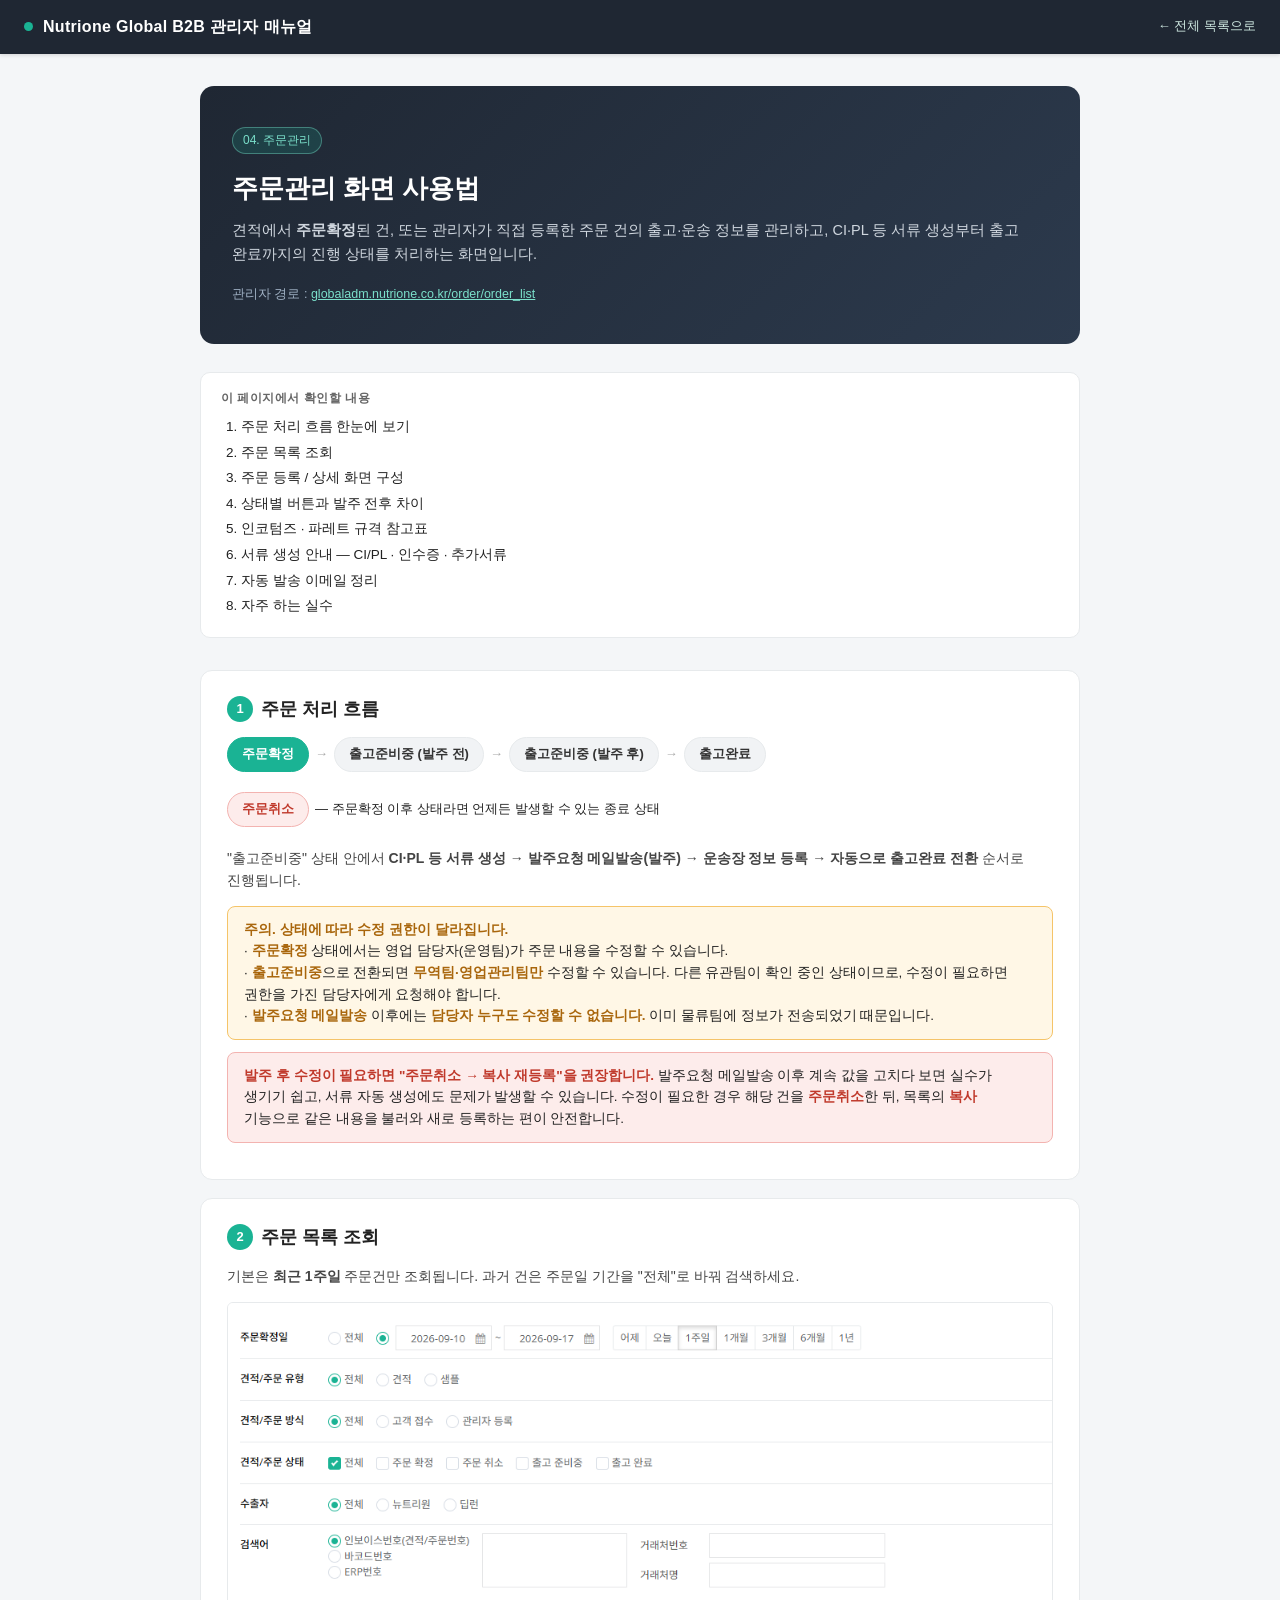
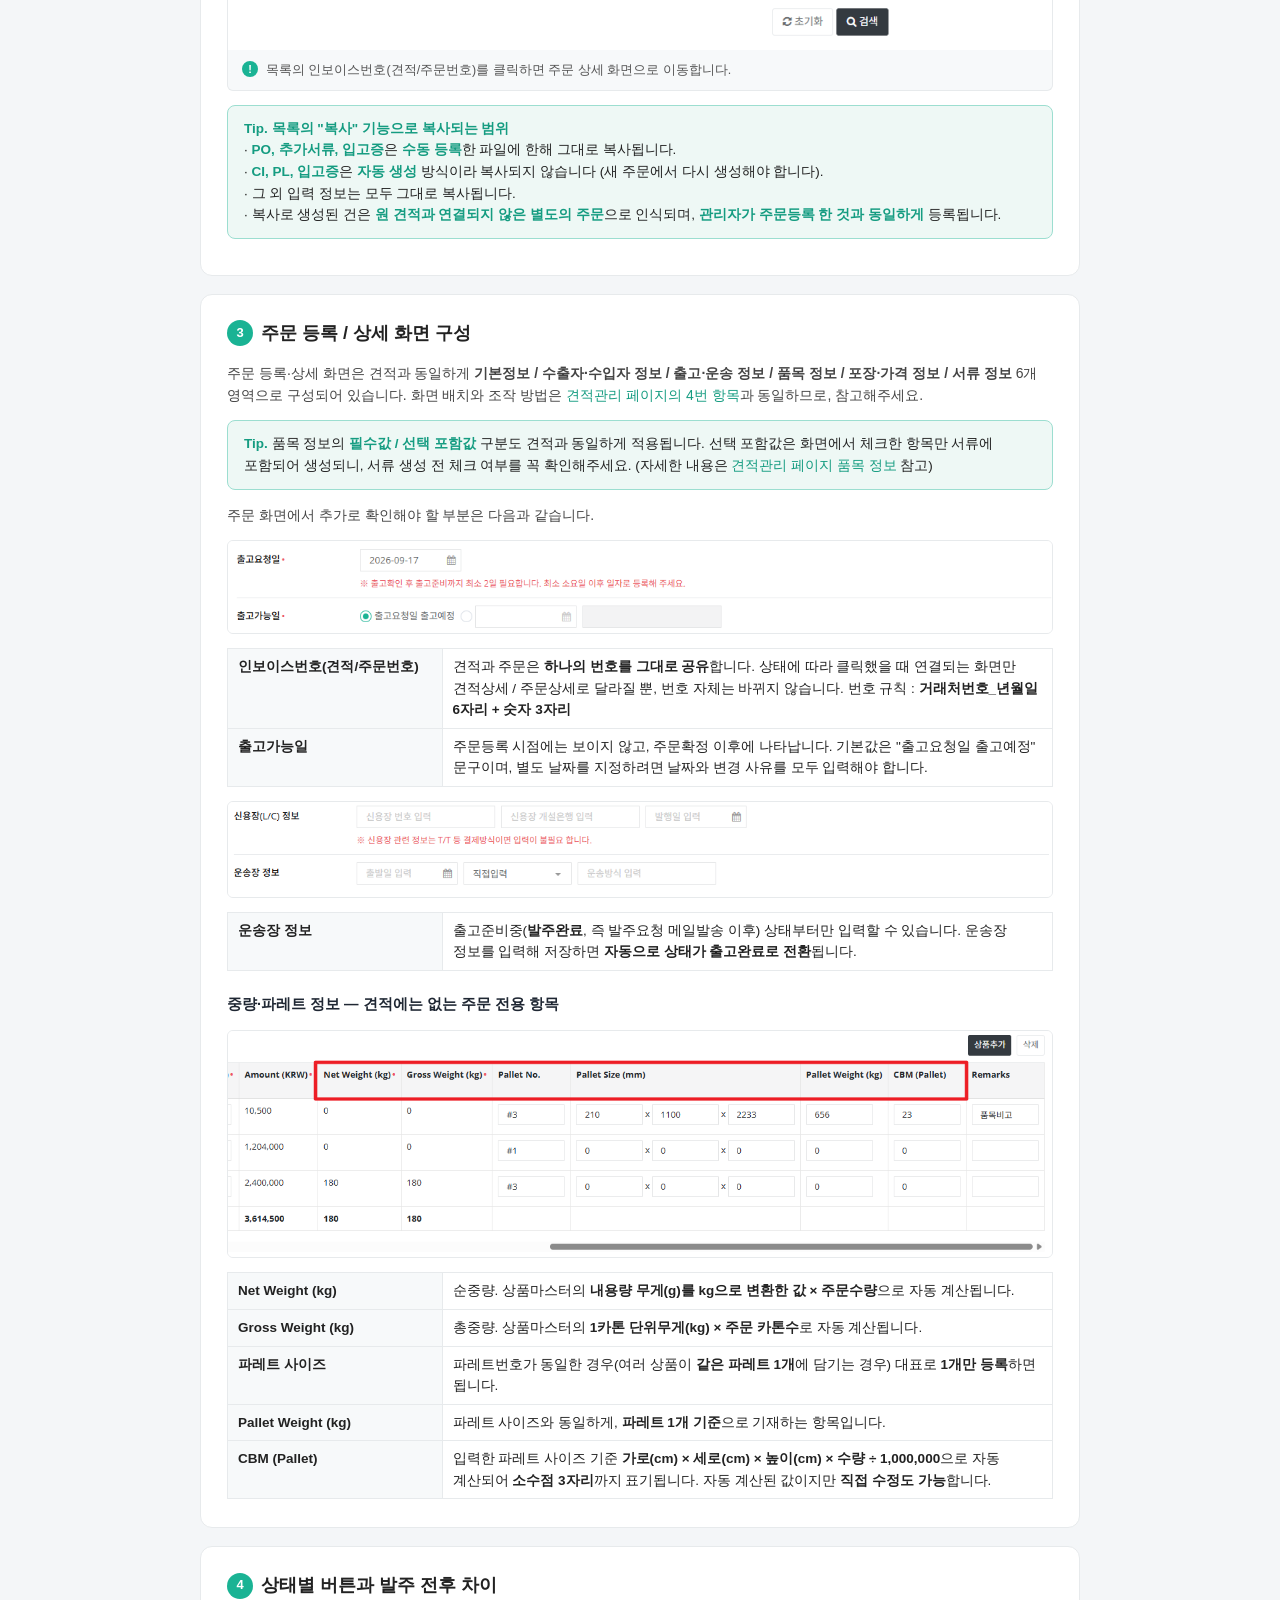
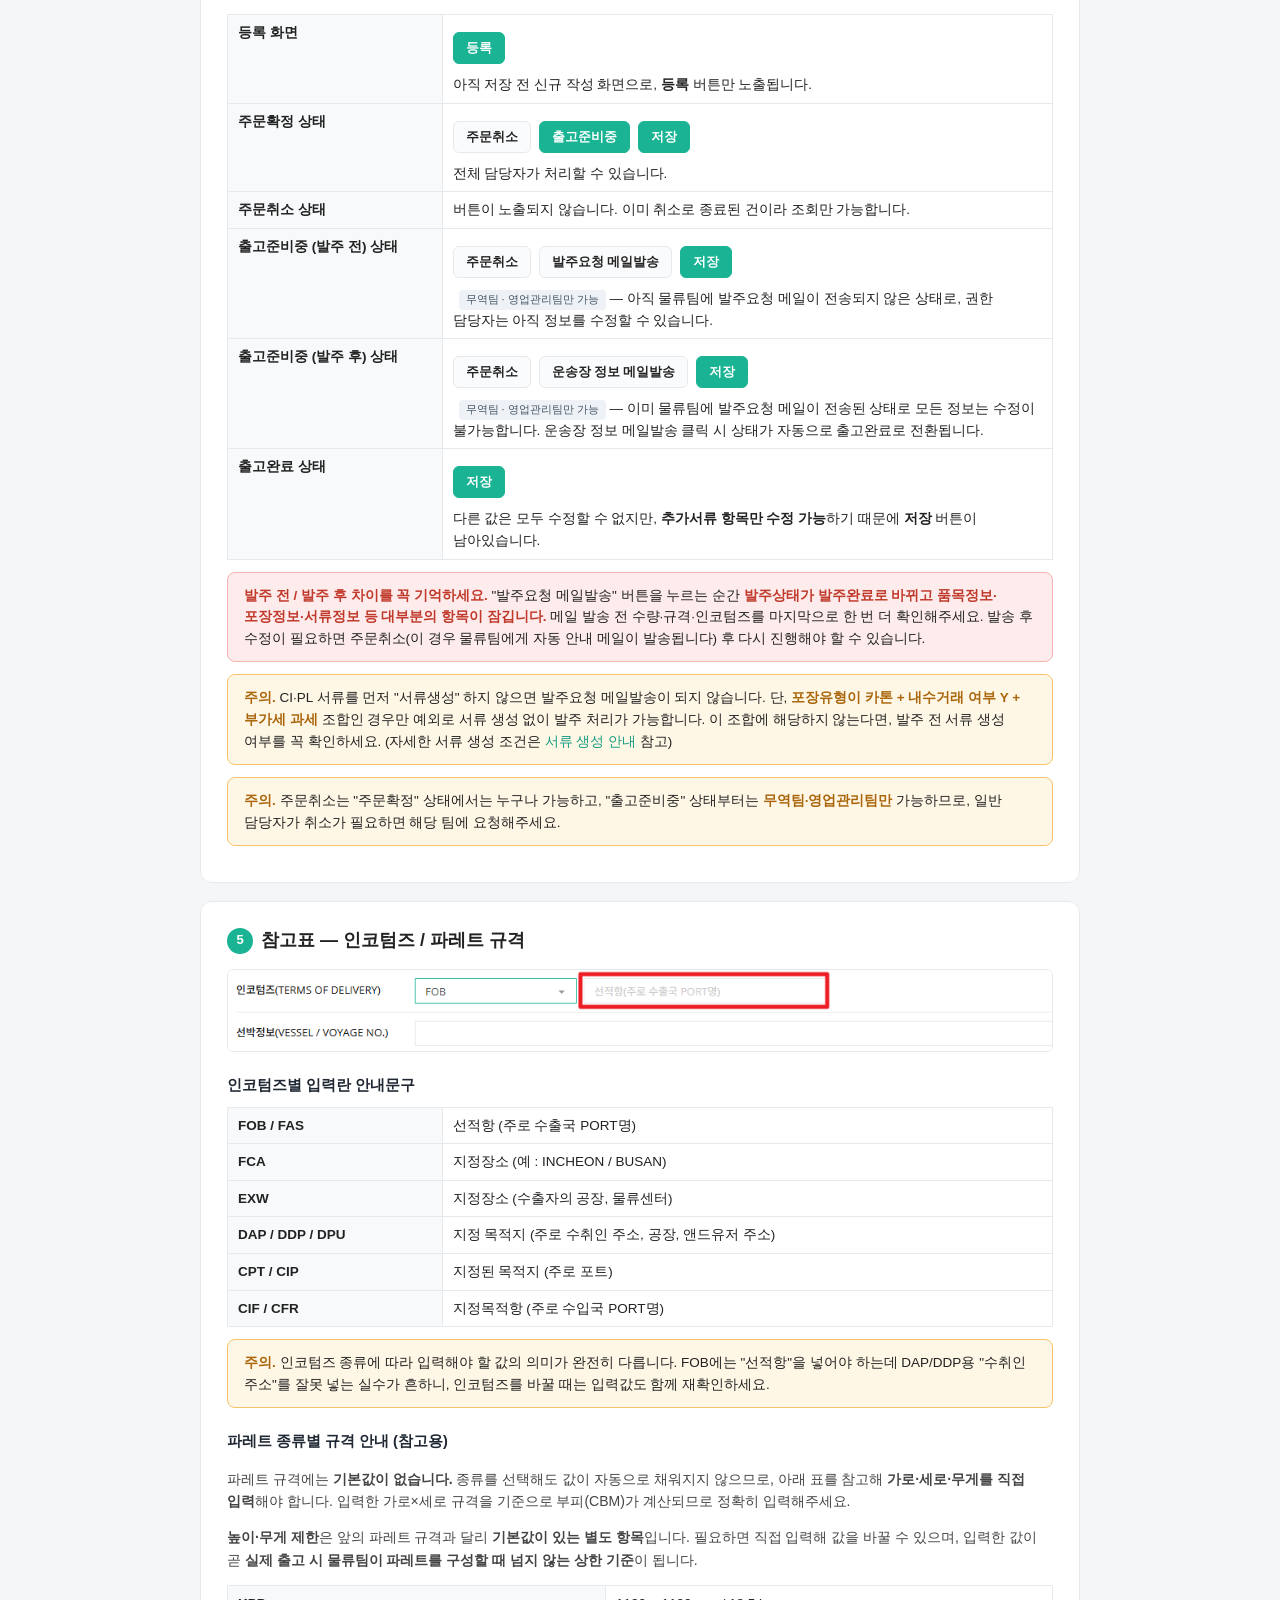
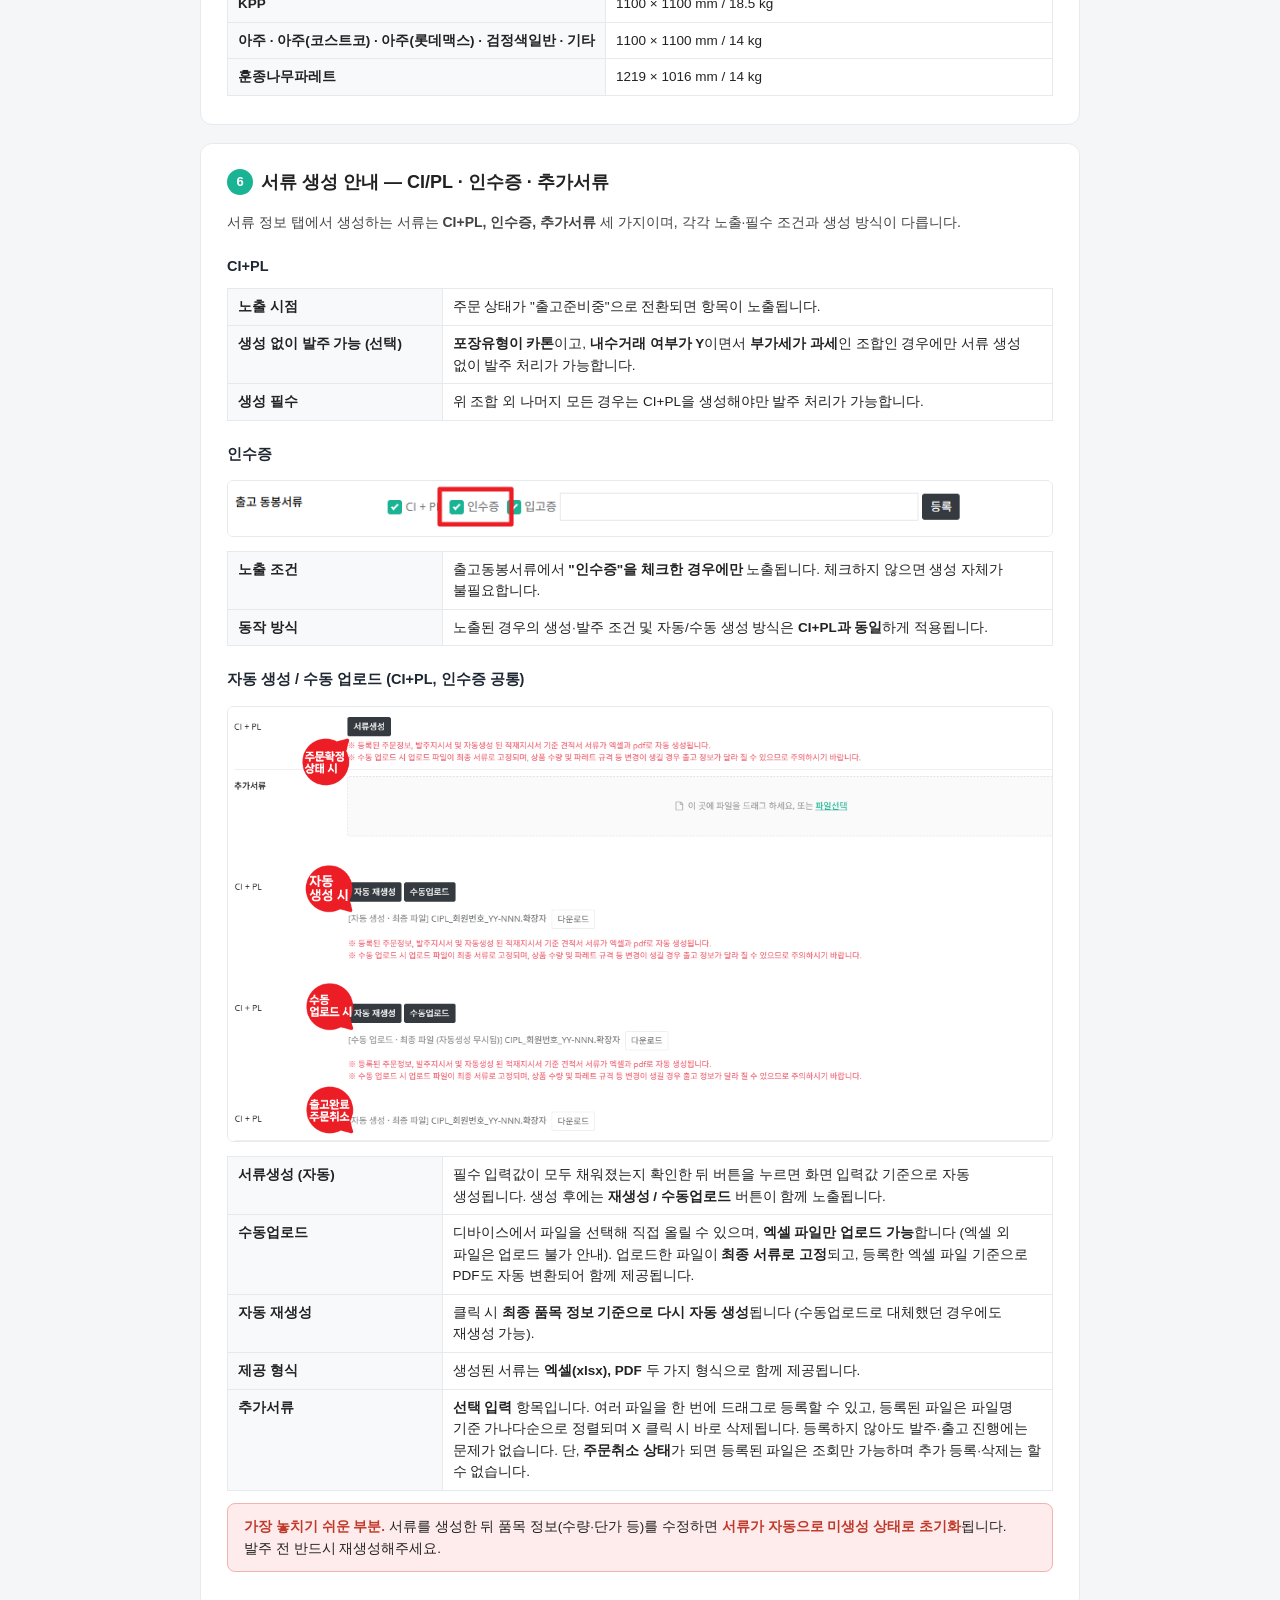
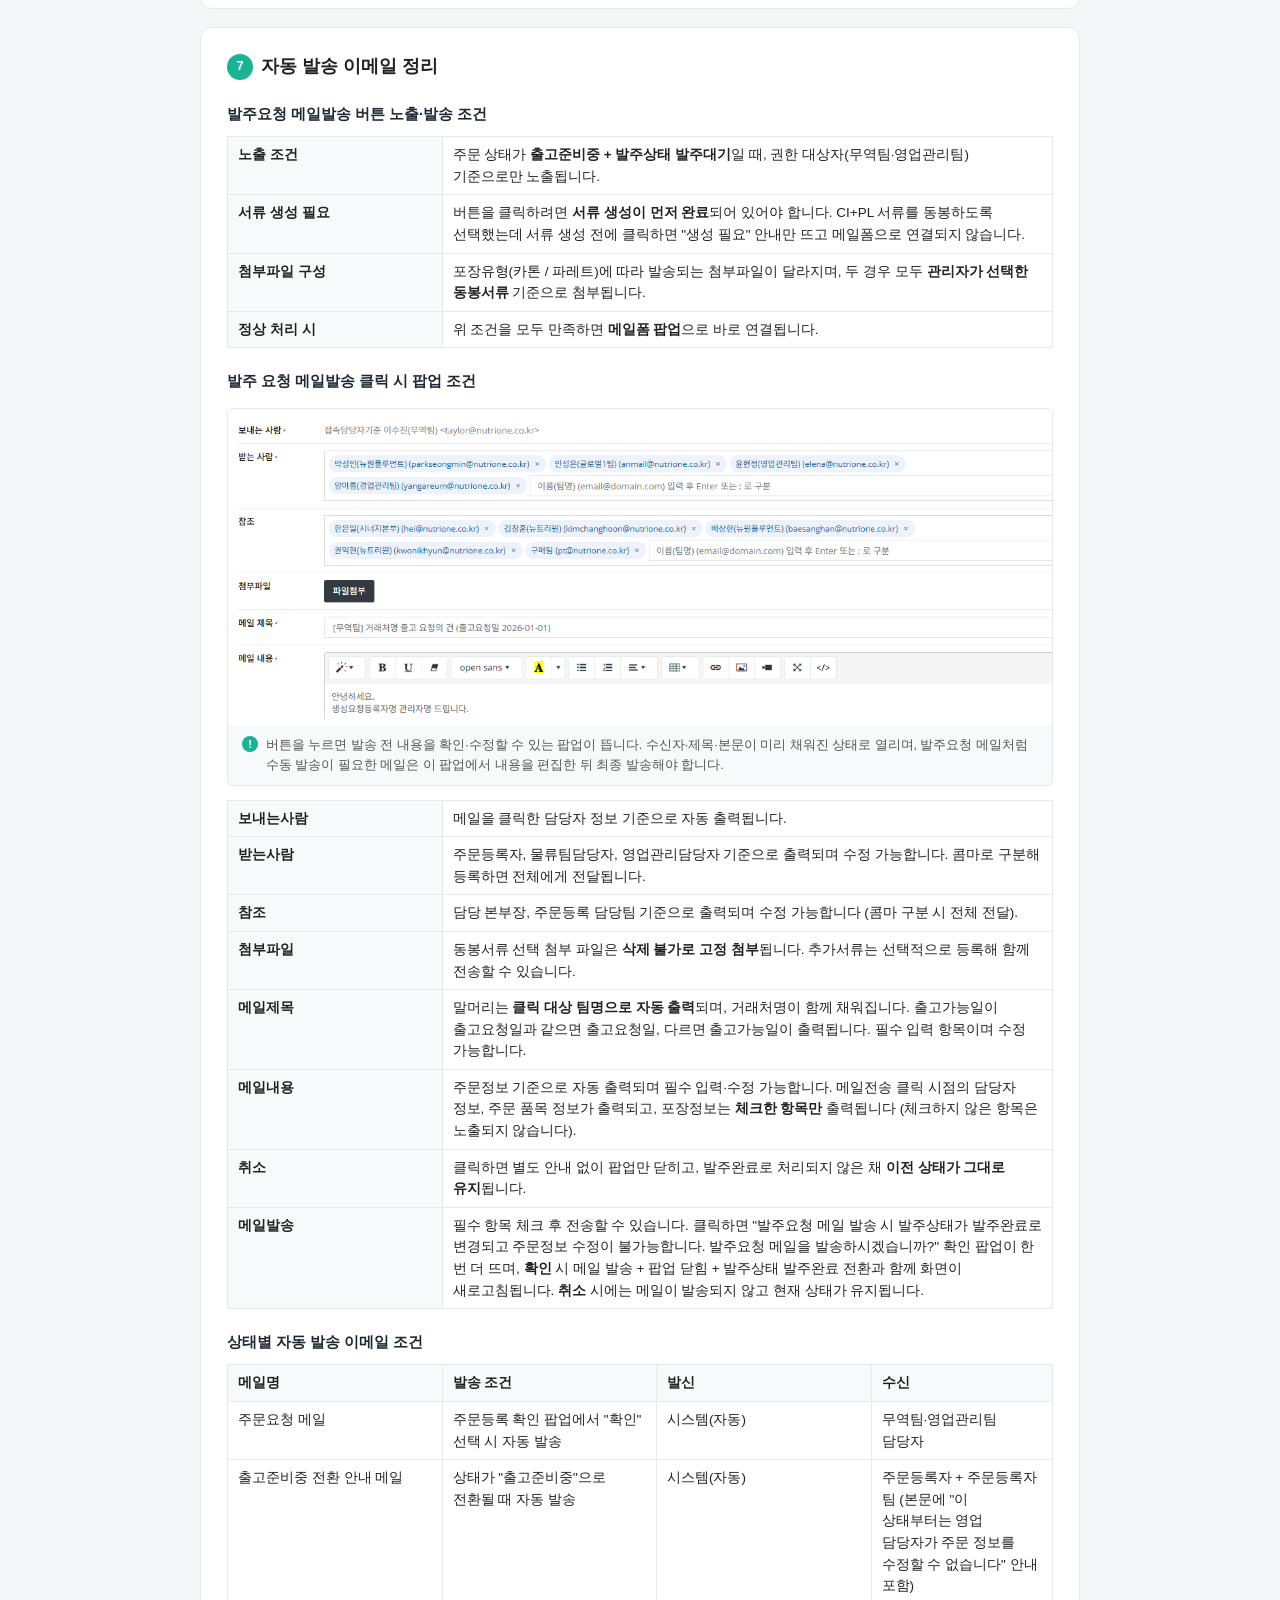
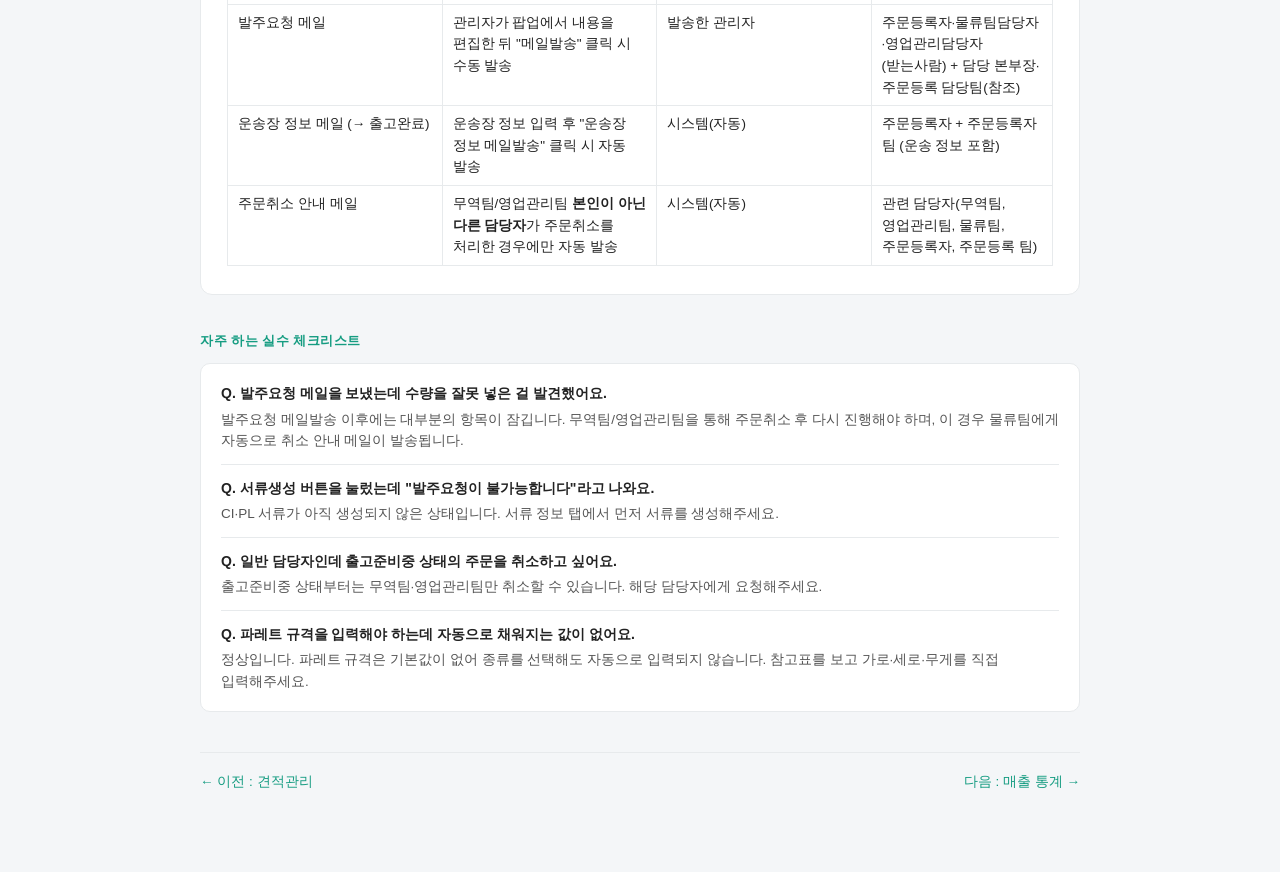
==== pages/order.html @ f4c79628 "견적관리 품목정보 타이틀 정리, 주문관리 중량/파레트 정보 안내 추가" ====
<!DOCTYPE html>
<html lang="ko">
<head>
<meta charset="UTF-8">
<meta name="viewport" content="width=device-width, initial-scale=1.0">
<title>주문관리 | 해외 B2B 관리자 매뉴얼</title>
<link rel="stylesheet" href="../assets/css/style.css">
</head>
<body>
  <div class="topbar">
    <div class="brand"><span class="dot"></span> Nutrione Global B2B 관리자 매뉴얼</div>
    <a class="home-link" href="../index.html">← 전체 목록으로</a>
  </div>

  <div class="wrap">
    <div class="hero">
      <span class="tag">04. 주문관리</span>
      <h1>주문관리 화면 사용법</h1>
      <p>
        견적에서 <b>주문확정</b>된 건, 또는 관리자가 직접 등록한 주문 건의
        출고·운송 정보를 관리하고, CI·PL 등 서류 생성부터 출고 완료까지의
        진행 상태를 처리하는 화면입니다.
      </p>
      <div class="meta reveal-after">관리자 경로 : <a href="https://globaladm.nutrione.co.kr/order/order_list" target="_blank" rel="noopener">globaladm.nutrione.co.kr/order/order_list</a></div>
    </div>

    <div class="toc">
      <b>이 페이지에서 확인할 내용</b>
      <ol>
        <li>주문 처리 흐름 한눈에 보기</li>
        <li>주문 목록 조회</li>
        <li>주문 등록 / 상세 화면 구성</li>
        <li>상태별 버튼과 발주 전후 차이</li>
        <li>인코텀즈 · 파레트 규격 참고표</li>
        <li>서류 생성 안내 — CI/PL · 인수증 · 추가서류</li>
        <li>자동 발송 이메일 정리</li>
        <li>자주 하는 실수</li>
      </ol>
    </div>

    <!-- FLOW -->
    <div class="step">
      <h2><span class="step-no">1</span> 주문 처리 흐름</h2>
      <div class="flow">
        <span class="node now">주문확정</span><span class="arrow">→</span>
        <span class="node">출고준비중 (발주 전)</span><span class="arrow">→</span>
        <span class="node">출고준비중 (발주 후)</span><span class="arrow">→</span>
        <span class="node">출고완료</span>
      </div>
      <div class="flow">
        <span class="node stop">주문취소</span> — 주문확정 이후 상태라면 언제든 발생할 수 있는 종료 상태
      </div>
      <p>
        "출고준비중" 상태 안에서 <b>CI·PL 등 서류 생성 → 발주요청 메일발송(발주) → 운송장 정보 등록 → 자동으로 출고완료 전환</b>
        순서로 진행됩니다.
      </p>

      <div class="warn">
        <b>주의. 상태에 따라 수정 권한이 달라집니다.</b><br>
        · <b>주문확정</b> 상태에서는 영업 담당자(운영팀)가 주문 내용을 수정할 수 있습니다.<br>
        · <b>출고준비중</b>으로 전환되면 <b>무역팀·영업관리팀만</b> 수정할 수 있습니다. 다른 유관팀이 확인 중인 상태이므로,
        수정이 필요하면 권한을 가진 담당자에게 요청해야 합니다.<br>
        · <b>발주요청 메일발송</b> 이후에는 <b>담당자 누구도 수정할 수 없습니다.</b> 이미 물류팀에 정보가 전송되었기 때문입니다.
      </div>
      <div class="caution">
        <b>발주 후 수정이 필요하면 "주문취소 → 복사 재등록"을 권장합니다.</b>
        발주요청 메일발송 이후 계속 값을 고치다 보면 실수가 생기기 쉽고, 서류 자동 생성에도 문제가 발생할 수 있습니다.
        수정이 필요한 경우 해당 건을 <b>주문취소</b>한 뒤, 목록의 <b>복사</b> 기능으로 같은 내용을 불러와 새로 등록하는 편이 안전합니다.
      </div>
    </div>

    <!-- STEP 2 : LIST -->
    <div class="step">
      <h2><span class="step-no">2</span> 주문 목록 조회</h2>
      <p>기본은 <b>최근 1주일</b> 주문건만 조회됩니다. 과거 건은 주문일 기간을 "전체"로 바꿔 검색하세요.</p>
      <div class="shot">
        <img class="has-cap" src="../assets/img/order_list.png" alt="주문 목록 조회 화면">
        <div class="cap">목록의 인보이스번호(견적/주문번호)를 클릭하면 주문 상세 화면으로 이동합니다.</div>
      </div>

      <div class="tip">
        <b>Tip. 목록의 "복사" 기능으로 복사되는 범위</b><br>
        · <b>PO, 추가서류, 입고증</b>은 <b>수동 등록</b>한 파일에 한해 그대로 복사됩니다.<br>
        · <b>CI, PL, 입고증</b>은 <b>자동 생성</b> 방식이라 복사되지 않습니다 (새 주문에서 다시 생성해야 합니다).<br>
        · 그 외 입력 정보는 모두 그대로 복사됩니다.<br>
        · 복사로 생성된 건은 <b>원 견적과 연결되지 않은 별도의 주문</b>으로 인식되며, <b>관리자가 주문등록 한 것과 동일하게</b> 등록됩니다.
      </div>
    </div>

    <!-- STEP 3 : STRUCTURE -->
    <div class="step">
      <h2><span class="step-no">3</span> 주문 등록 / 상세 화면 구성</h2>
      <p>
        주문 등록·상세 화면은 견적과 동일하게 <b>기본정보 / 수출자·수입자 정보 / 출고·운송 정보 /
        품목 정보 / 포장·가격 정보 / 서류 정보</b> 6개 영역으로 구성되어 있습니다.
        화면 배치와 조작 방법은 <a href="quote.html">견적관리 페이지의 4번 항목</a>과 동일하므로, 참고해주세요.
      </p>
      <div class="tip">
        <b>Tip.</b> 품목 정보의 <b>필수값 / 선택 포함값</b> 구분도 견적과 동일하게 적용됩니다. 선택 포함값은 화면에서 체크한 항목만
        서류에 포함되어 생성되니, 서류 생성 전 체크 여부를 꼭 확인해주세요. (자세한 내용은 <a href="quote.html">견적관리 페이지 품목 정보</a> 참고)
      </div>
      <p>주문 화면에서 추가로 확인해야 할 부분은 다음과 같습니다.</p>

      <div class="shot"><img src="../assets/img/order_detail_basic.png" alt="주문 상세 - 주문번호/인보이스번호, 출고가능일 강조"></div>
      <table>
        <tr><th>인보이스번호(견적/주문번호)</th><td>견적과 주문은 <b>하나의 번호를 그대로 공유</b>합니다. 상태에 따라 클릭했을 때 연결되는 화면만
          견적상세 / 주문상세로 달라질 뿐, 번호 자체는 바뀌지 않습니다. 번호 규칙 : <b>거래처번호_년월일 6자리 + 숫자 3자리</b></td></tr>
        <tr><th>출고가능일</th><td>주문등록 시점에는 보이지 않고, 주문확정 이후에 나타납니다. 기본값은 "출고요청일 출고예정" 문구이며,
          별도 날짜를 지정하려면 날짜와 변경 사유를 모두 입력해야 합니다.</td></tr>
      </table>

      <div class="shot"><img src="../assets/img/order_detail_shipping.png" alt="주문 상세 - 운송장 정보 영역 강조"></div>
      <table>
        <tr><th>운송장 정보</th><td>출고준비중(<b>발주완료</b>, 즉 발주요청 메일발송 이후) 상태부터만 입력할 수 있습니다.
          운송장 정보를 입력해 저장하면 <b>자동으로 상태가 출고완료로 전환</b>됩니다.</td></tr>
      </table>

      <h4>중량·파레트 정보 — 견적에는 없는 주문 전용 항목</h4>
      <div class="shot"><img src="../assets/img/order_pallet.png" alt="주문 상세 - 중량/파레트 정보 영역 강조"></div>
      <table>
        <tr><th>Net Weight (kg)</th><td>순중량. 상품마스터의 <b>내용량 무게(g)를 kg으로 변환한 값 × 주문수량</b>으로 자동 계산됩니다.</td></tr>
        <tr><th>Gross Weight (kg)</th><td>총중량. 상품마스터의 <b>1카톤 단위무게(kg) × 주문 카톤수</b>로 자동 계산됩니다.</td></tr>
        <tr><th>파레트 사이즈</th><td>파레트번호가 동일한 경우(여러 상품이 <b>같은 파레트 1개</b>에 담기는 경우) 대표로 <b>1개만 등록</b>하면 됩니다.</td></tr>
        <tr><th>Pallet Weight (kg)</th><td>파레트 사이즈와 동일하게, <b>파레트 1개 기준</b>으로 기재하는 항목입니다.</td></tr>
        <tr><th>CBM (Pallet)</th><td>입력한 파레트 사이즈 기준 <b>가로(cm) × 세로(cm) × 높이(cm) × 수량 ÷ 1,000,000</b>으로 자동 계산되어 <b>소수점 3자리</b>까지 표기됩니다. 자동 계산된 값이지만 <b>직접 수정도 가능</b>합니다.</td></tr>
      </table>
    </div>

    <!-- STEP 4 : BUTTONS -->
    <div class="step">
      <h2><span class="step-no">4</span> 상태별 버튼과 발주 전후 차이</h2>

      <table>
        <tr><th>등록 화면</th><td>
          <div class="btnlist"><span class="primary">등록</span></div>
          아직 저장 전 신규 작성 화면으로, <b>등록</b> 버튼만 노출됩니다.
        </td></tr>
        <tr><th>주문확정 상태</th><td>
          <div class="btnlist"><span>주문취소</span><span class="primary">출고준비중</span><span class="primary">저장</span></div>
          전체 담당자가 처리할 수 있습니다.
        </td></tr>
        <tr><th>주문취소 상태</th><td>
          버튼이 노출되지 않습니다. 이미 취소로 종료된 건이라 조회만 가능합니다.
        </td></tr>
        <tr><th>출고준비중 (발주 전) 상태</th><td>
          <div class="btnlist"><span>주문취소</span><span>발주요청 메일발송</span><span class="primary">저장</span></div>
          <span class="badge-team">무역팀 · 영업관리팀만 가능</span> — 아직 물류팀에 발주요청 메일이 전송되지 않은 상태로, 권한 담당자는 아직 정보를 수정할 수 있습니다.
        </td></tr>
        <tr><th>출고준비중 (발주 후) 상태</th><td>
          <div class="btnlist"><span>주문취소</span><span>운송장 정보 메일발송</span><span class="primary">저장</span></div>
          <span class="badge-team">무역팀 · 영업관리팀만 가능</span> — 이미 물류팀에 발주요청 메일이 전송된 상태로 모든 정보는 수정이 불가능합니다.
          운송장 정보 메일발송 클릭 시 상태가 자동으로 출고완료로 전환됩니다.
        </td></tr>
        <tr><th>출고완료 상태</th><td>
          <div class="btnlist"><span class="primary">저장</span></div>
          다른 값은 모두 수정할 수 없지만, <b>추가서류 항목만 수정 가능</b>하기 때문에 <b>저장</b> 버튼이 남아있습니다.
        </td></tr>
      </table>

      <div class="caution">
        <b>발주 전 / 발주 후 차이를 꼭 기억하세요.</b> "발주요청 메일발송" 버튼을 누르는 순간 <b>발주상태가 발주완료로 바뀌고
        품목정보·포장정보·서류정보 등 대부분의 항목이 잠깁니다.</b> 메일 발송 전 수량·규격·인코텀즈를 마지막으로
        한 번 더 확인해주세요. 발송 후 수정이 필요하면 주문취소(이 경우 물류팀에게 자동 안내 메일이 발송됩니다) 후
        다시 진행해야 할 수 있습니다.
      </div>
      <div class="warn">
        <b>주의.</b> CI·PL 서류를 먼저 "서류생성" 하지 않으면 발주요청 메일발송이 되지 않습니다. 단, <b>포장유형이 카톤 + 내수거래 여부 Y + 부가세 과세</b> 조합인 경우만
        예외로 서류 생성 없이 발주 처리가 가능합니다. 이 조합에 해당하지 않는다면, 발주 전 서류 생성 여부를 꼭 확인하세요. (자세한 서류 생성 조건은
        <a href="#doc-gen">서류 생성 안내</a> 참고)
      </div>
      <div class="warn">
        <b>주의.</b> 주문취소는 "주문확정" 상태에서는 누구나 가능하고, "출고준비중" 상태부터는 <b>무역팀·영업관리팀만</b> 가능하므로,
        일반 담당자가 취소가 필요하면 해당 팀에 요청해주세요.
      </div>
    </div>

    <!-- STEP 5 : REFERENCE TABLES -->
    <div class="step">
      <h2><span class="step-no">5</span> 참고표 — 인코텀즈 / 파레트 규격</h2>

      <div class="shot"><img src="../assets/img/order_incoterms.png" alt="주문 상세 - 인코텀즈 입력란 영역"></div>
      <h4>인코텀즈별 입력란 안내문구</h4>
      <table>
        <tr><th>FOB / FAS</th><td>선적항 (주로 수출국 PORT명)</td></tr>
        <tr><th>FCA</th><td>지정장소 (예 : INCHEON / BUSAN)</td></tr>
        <tr><th>EXW</th><td>지정장소 (수출자의 공장, 물류센터)</td></tr>
        <tr><th>DAP / DDP / DPU</th><td>지정 목적지 (주로 수취인 주소, 공장, 앤드유저 주소)</td></tr>
        <tr><th>CPT / CIP</th><td>지정된 목적지 (주로 포트)</td></tr>
        <tr><th>CIF / CFR</th><td>지정목적항 (주로 수입국 PORT명)</td></tr>
      </table>
      <div class="warn"><b>주의.</b> 인코텀즈 종류에 따라 입력해야 할 값의 의미가 완전히 다릅니다. FOB에는 "선적항"을 넣어야 하는데
        DAP/DDP용 "수취인 주소"를 잘못 넣는 실수가 흔하니, 인코텀즈를 바꿀 때는 입력값도 함께 재확인하세요.</div>

      <h4>파레트 종류별 규격 안내 (참고용)</h4>
      <p>파레트 규격에는 <b>기본값이 없습니다.</b> 종류를 선택해도 값이 자동으로 채워지지 않으므로, 아래 표를 참고해 <b>가로·세로·무게를 직접 입력</b>해야 합니다.
        입력한 가로×세로 규격을 기준으로 부피(CBM)가 계산되므로 정확히 입력해주세요.</p>
      <p><b>높이·무게 제한</b>은 앞의 파레트 규격과 달리 <b>기본값이 있는 별도 항목</b>입니다. 필요하면 직접 입력해 값을 바꿀 수 있으며,
        입력한 값이 곧 <b>실제 출고 시 물류팀이 파레트를 구성할 때 넘지 않는 상한 기준</b>이 됩니다.</p>
      <table>
        <tr><th>KPP</th><td>1100 × 1100 mm / 18.5 kg</td></tr>
        <tr><th>아주 · 아주(코스트코) · 아주(롯데맥스) · 검정색일반 · 기타</th><td>1100 × 1100 mm / 14 kg</td></tr>
        <tr><th>훈종나무파레트</th><td>1219 × 1016 mm / 14 kg</td></tr>
      </table>
    </div>

    <!-- STEP 6 : DOCUMENT GENERATION -->
    <div class="step" id="doc-gen">
      <h2><span class="step-no">6</span> 서류 생성 안내 — CI/PL · 인수증 · 추가서류</h2>
      <p>서류 정보 탭에서 생성하는 서류는 <b>CI+PL, 인수증, 추가서류</b> 세 가지이며, 각각 노출·필수 조건과 생성 방식이 다릅니다.</p>

      <h4>CI+PL</h4>
      <table>
        <tr><th>노출 시점</th><td>주문 상태가 "출고준비중"으로 전환되면 항목이 노출됩니다.</td></tr>
        <tr><th>생성 없이 발주 가능 (선택)</th><td><b>포장유형이 카톤</b>이고, <b>내수거래 여부가 Y</b>이면서 <b>부가세가 과세</b>인 조합인 경우에만 서류 생성 없이 발주 처리가 가능합니다.</td></tr>
        <tr><th>생성 필수</th><td>위 조합 외 나머지 모든 경우는 CI+PL을 생성해야만 발주 처리가 가능합니다.</td></tr>
      </table>

      <h4>인수증</h4>
      <div class="shot"><img src="../assets/img/order_doc_receipt.png" alt="서류 정보 - 인수증 영역"></div>
      <table>
        <tr><th>노출 조건</th><td>출고동봉서류에서 <b>"인수증"을 체크한 경우에만</b> 노출됩니다. 체크하지 않으면 생성 자체가 불필요합니다.</td></tr>
        <tr><th>동작 방식</th><td>노출된 경우의 생성·발주 조건 및 자동/수동 생성 방식은 <b>CI+PL과 동일</b>하게 적용됩니다.</td></tr>
      </table>

      <h4>자동 생성 / 수동 업로드 (CI+PL, 인수증 공통)</h4>
      <div class="shot"><img src="../assets/img/order_doc_generate.png" alt="서류 정보 - 자동생성/수동업로드 영역"></div>
      <table>
        <tr><th>서류생성 (자동)</th><td>필수 입력값이 모두 채워졌는지 확인한 뒤 버튼을 누르면 화면 입력값 기준으로 자동 생성됩니다. 생성 후에는 <b>재생성 / 수동업로드</b> 버튼이 함께 노출됩니다.</td></tr>
        <tr><th>수동업로드</th><td>디바이스에서 파일을 선택해 직접 올릴 수 있으며, <b>엑셀 파일만 업로드 가능</b>합니다 (엑셀 외 파일은 업로드 불가 안내). 업로드한 파일이 <b>최종 서류로 고정</b>되고, 등록한 엑셀 파일 기준으로 PDF도 자동 변환되어 함께 제공됩니다.</td></tr>
        <tr><th>자동 재생성</th><td>클릭 시 <b>최종 품목 정보 기준으로 다시 자동 생성</b>됩니다 (수동업로드로 대체했던 경우에도 재생성 가능).</td></tr>
        <tr><th>제공 형식</th><td>생성된 서류는 <b>엑셀(xlsx), PDF</b> 두 가지 형식으로 함께 제공됩니다.</td></tr>
        <tr><th>추가서류</th><td><b>선택 입력</b> 항목입니다. 여러 파일을 한 번에 드래그로 등록할 수 있고, 등록된 파일은 파일명 기준 가나다순으로 정렬되며 X 클릭 시 바로 삭제됩니다.
          등록하지 않아도 발주·출고 진행에는 문제가 없습니다. 단, <b>주문취소 상태</b>가 되면 등록된 파일은 조회만 가능하며 추가 등록·삭제는 할 수 없습니다.</td></tr>
      </table>
      <div class="caution">
        <b>가장 놓치기 쉬운 부분.</b> 서류를 생성한 뒤 품목 정보(수량·단가 등)를 수정하면 <b>서류가 자동으로 미생성 상태로 초기화</b>됩니다. 발주 전 반드시 재생성해주세요.
      </div>
    </div>

    <!-- STEP 7 : EMAIL -->
    <div class="step">
      <h2><span class="step-no">7</span> 자동 발송 이메일 정리</h2>

      <h4>발주요청 메일발송 버튼 노출·발송 조건</h4>
      <table>
        <tr><th>노출 조건</th><td>주문 상태가 <b>출고준비중 + 발주상태 발주대기</b>일 때, 권한 대상자(무역팀·영업관리팀) 기준으로만 노출됩니다.</td></tr>
        <tr><th>서류 생성 필요</th><td>버튼을 클릭하려면 <b>서류 생성이 먼저 완료</b>되어 있어야 합니다. CI+PL 서류를 동봉하도록 선택했는데 서류 생성 전에 클릭하면
          "생성 필요" 안내만 뜨고 메일폼으로 연결되지 않습니다.</td></tr>
        <tr><th>첨부파일 구성</th><td>포장유형(카톤 / 파레트)에 따라 발송되는 첨부파일이 달라지며, 두 경우 모두 <b>관리자가 선택한 동봉서류</b> 기준으로 첨부됩니다.</td></tr>
        <tr><th>정상 처리 시</th><td>위 조건을 모두 만족하면 <b>메일폼 팝업</b>으로 바로 연결됩니다.</td></tr>
      </table>

      <h4>발주 요청 메일발송 클릭 시 팝업 조건</h4>
      <div class="shot">
        <img class="has-cap" src="../assets/img/order_email_popup.png" alt="발주 요청 메일발송 클릭 시 팝업 화면">
        <div class="cap">버튼을 누르면 발송 전 내용을 확인·수정할 수 있는 팝업이 뜹니다. 수신자·제목·본문이 미리 채워진 상태로 열리며,
          발주요청 메일처럼 수동 발송이 필요한 메일은 이 팝업에서 내용을 편집한 뒤 최종 발송해야 합니다.</div>
      </div>
      <table>
        <tr><th>보내는사람</th><td>메일을 클릭한 담당자 정보 기준으로 자동 출력됩니다.</td></tr>
        <tr><th>받는사람</th><td>주문등록자, 물류팀담당자, 영업관리담당자 기준으로 출력되며 수정 가능합니다. 콤마로 구분해 등록하면 전체에게 전달됩니다.</td></tr>
        <tr><th>참조</th><td>담당 본부장, 주문등록 담당팀 기준으로 출력되며 수정 가능합니다 (콤마 구분 시 전체 전달).</td></tr>
        <tr><th>첨부파일</th><td>동봉서류 선택 첨부 파일은 <b>삭제 불가로 고정 첨부</b>됩니다. 추가서류는 선택적으로 등록해 함께 전송할 수 있습니다.</td></tr>
        <tr><th>메일제목</th><td>말머리는 <b>클릭 대상 팀명으로 자동 출력</b>되며, 거래처명이 함께 채워집니다. 출고가능일이 출고요청일과 같으면 출고요청일, 다르면 출고가능일이 출력됩니다. 필수 입력 항목이며 수정 가능합니다.</td></tr>
        <tr><th>메일내용</th><td>주문정보 기준으로 자동 출력되며 필수 입력·수정 가능합니다. 메일전송 클릭 시점의 담당자 정보, 주문 품목 정보가 출력되고,
          포장정보는 <b>체크한 항목만</b> 출력됩니다 (체크하지 않은 항목은 노출되지 않습니다).</td></tr>
        <tr><th>취소</th><td>클릭하면 별도 안내 없이 팝업만 닫히고, 발주완료로 처리되지 않은 채 <b>이전 상태가 그대로 유지</b>됩니다.</td></tr>
        <tr><th>메일발송</th><td>필수 항목 체크 후 전송할 수 있습니다. 클릭하면 "발주요청 메일 발송 시 발주상태가 발주완료로 변경되고 주문정보 수정이 불가능합니다.
          발주요청 메일을 발송하시겠습니까?" 확인 팝업이 한 번 더 뜨며, <b>확인</b> 시 메일 발송 + 팝업 닫힘 + 발주상태 발주완료 전환과 함께 화면이 새로고침됩니다.
          <b>취소</b> 시에는 메일이 발송되지 않고 현재 상태가 유지됩니다.</td></tr>
      </table>

      <h4>상태별 자동 발송 이메일 조건</h4>
      <table>
        <tr><th>메일명</th><th>발송 조건</th><th>발신</th><th>수신</th></tr>
        <tr><td>주문요청 메일</td><td>주문등록 확인 팝업에서 "확인" 선택 시 자동 발송</td><td>시스템(자동)</td><td>무역팀·영업관리팀 담당자</td></tr>
        <tr><td>출고준비중 전환 안내 메일</td><td>상태가 "출고준비중"으로 전환될 때 자동 발송</td><td>시스템(자동)</td><td>주문등록자 + 주문등록자 팀 (본문에 "이 상태부터는 영업 담당자가 주문 정보를 수정할 수 없습니다" 안내 포함)</td></tr>
        <tr><td>발주요청 메일</td><td>관리자가 팝업에서 내용을 편집한 뒤 "메일발송" 클릭 시 수동 발송</td><td>발송한 관리자</td><td>주문등록자·물류팀담당자·영업관리담당자(받는사람) + 담당 본부장·주문등록 담당팀(참조)</td></tr>
        <tr><td>운송장 정보 메일 (→ 출고완료)</td><td>운송장 정보 입력 후 "운송장 정보 메일발송" 클릭 시 자동 발송</td><td>시스템(자동)</td><td>주문등록자 + 주문등록자 팀 (운송 정보 포함)</td></tr>
        <tr><td>주문취소 안내 메일</td><td>무역팀/영업관리팀 <b>본인이 아닌 다른 담당자</b>가 주문취소를 처리한 경우에만 자동 발송</td><td>시스템(자동)</td><td>관련 담당자(무역팀, 영업관리팀, 물류팀, 주문등록자, 주문등록 팀)</td></tr>
      </table>
    </div>

    <!-- FAQ -->
    <div class="section-title">자주 하는 실수 체크리스트</div>
    <div class="faq-box">
      <div class="q">Q. 발주요청 메일을 보냈는데 수량을 잘못 넣은 걸 발견했어요.</div>
      <div class="a">발주요청 메일발송 이후에는 대부분의 항목이 잠깁니다. 무역팀/영업관리팀을 통해 주문취소 후 다시 진행해야 하며, 이 경우 물류팀에게 자동으로 취소 안내 메일이 발송됩니다.</div>

      <div class="q">Q. 서류생성 버튼을 눌렀는데 "발주요청이 불가능합니다"라고 나와요.</div>
      <div class="a">CI·PL 서류가 아직 생성되지 않은 상태입니다. 서류 정보 탭에서 먼저 서류를 생성해주세요.</div>

      <div class="q">Q. 일반 담당자인데 출고준비중 상태의 주문을 취소하고 싶어요.</div>
      <div class="a">출고준비중 상태부터는 무역팀·영업관리팀만 취소할 수 있습니다. 해당 담당자에게 요청해주세요.</div>

      <div class="q">Q. 파레트 규격을 입력해야 하는데 자동으로 채워지는 값이 없어요.</div>
      <div class="a">정상입니다. 파레트 규격은 기본값이 없어 종류를 선택해도 자동으로 입력되지 않습니다. 참고표를 보고 가로·세로·무게를 직접 입력해주세요.</div>
    </div>

    <div class="footer-nav">
      <a href="quote.html">← 이전 : 견적관리</a>
      <a href="stats.html">다음 : 매출 통계 →</a>
    </div>
  </div>
  <script src="../assets/js/reveal.js"></script>
</body>
</html>
---- assets/css/style.css ----
:root {
  --brand: #1ab394;
  --brand-dark: #159c81;
  --navy: #1f2733;
  --navy-light: #2c3a4d;
  --ink: #222;
  --sub: #666;
  --line: #e7eaec;
  --bg: #f4f6f8;
  --card: #ffffff;
  --danger: #ed5565;
  --warn-bg: #fff7e6;
  --warn-line: #f5c469;
  --tip-bg: #eef8f5;
  --tip-line: #9cded0;
}

* { box-sizing: border-box; }

body {
  margin: 0;
  font-family: "Pretendard", "Apple SD Gothic Neo", "Malgun Gothic", "맑은 고딕", sans-serif;
  background: var(--bg);
  color: var(--ink);
  line-height: 1.6;
  word-break: keep-all;
}

a { color: var(--brand-dark); text-decoration: none; }
a:hover { text-decoration: underline; }

img { max-width: 100%; border: 1px solid var(--line); border-radius: 6px; display: block; }

.topbar {
  position: sticky; top: 0; z-index: 20;
  background: var(--navy);
  color: #fff;
  padding: 14px 24px;
  display: flex; align-items: center; justify-content: space-between;
  box-shadow: 0 1px 4px rgba(0,0,0,.15);
}
.topbar .brand { font-weight: 700; letter-spacing: .3px; display: flex; align-items: center; gap: 10px; }
.topbar .brand .dot { width: 9px; height: 9px; border-radius: 50%; background: var(--brand); }
.topbar a.home-link { color: #cfe9e2; font-size: 13px; }
.topbar a.home-link:hover { color: #fff; }

.wrap { max-width: 920px; margin: 0 auto; padding: 32px 20px 80px; }

.hero {
  background: linear-gradient(135deg, var(--navy) 0%, var(--navy-light) 100%);
  color: #fff;
  border-radius: 14px;
  padding: 40px 32px;
  margin-bottom: 28px;
}
.hero .tag {
  display: inline-block; background: rgba(26,179,148,.18); color: #7be0cb;
  border: 1px solid rgba(123,224,203,.4); font-size: 12px; padding: 3px 10px; border-radius: 20px; margin-bottom: 14px;
}
.hero h1 { font-size: 26px; margin: 0 0 10px; }
.hero p { color: #cfd6de; margin: 0; font-size: 14.5px; }
.hero .meta { margin-top: 18px; font-size: 12.5px; color: #9fb0c3; }
.hero .meta a { color: #7be0cb; text-decoration: underline; }
.hero .meta a:hover { color: #fff; }

.reveal-after { display: none; }

img.zoomable { cursor: zoom-in; }
.lightbox-overlay {
  position: fixed; inset: 0; background: rgba(0,0,0,.85);
  display: none; align-items: center; justify-content: center;
  z-index: 1000; padding: 24px; cursor: zoom-out;
}
.lightbox-overlay.active { display: flex; }
.lightbox-overlay img { max-width: 95vw; max-height: 95vh; border-radius: 6px; box-shadow: 0 10px 40px rgba(0,0,0,.5); }

.section-title {
  font-size: 13px; font-weight: 700; color: var(--brand-dark);
  text-transform: uppercase; letter-spacing: .5px; margin: 36px 0 12px;
}

.notice-box {
  background: var(--warn-bg); border: 1px solid var(--warn-line); border-radius: 10px;
  padding: 16px 18px; margin: 16px 0; font-size: 14px;
}
.notice-box b { color: #a9660c; }

.card-grid { display: grid; grid-template-columns: 1fr; gap: 14px; }

.menu-card {
  display: block;
  background: var(--card); border: 1px solid var(--line); border-radius: 12px;
  padding: 20px 22px; transition: box-shadow .15s, transform .15s, border-color .15s;
}
.menu-card:hover { box-shadow: 0 6px 18px rgba(0,0,0,.08); border-color: var(--brand); transform: translateY(-1px); text-decoration: none; }
.menu-card .idx { font-size: 12px; color: var(--brand-dark); font-weight: 700; margin-bottom: 6px; }
.menu-card h3 { margin: 0 0 6px; font-size: 18px; color: var(--ink); }
.menu-card p { margin: 0; font-size: 13.5px; color: var(--sub); }
.menu-card .steps { margin-top: 10px; display: flex; flex-wrap: wrap; gap: 6px; }
.menu-card .steps span { font-size: 11.5px; background: #f1f3f5; color: #555; padding: 3px 9px; border-radius: 20px; }
.menu-card .arrow { float: right; color: var(--brand); font-size: 20px; }

.toc {
  background: var(--card); border: 1px solid var(--line); border-radius: 10px; padding: 16px 20px; margin: 20px 0 32px;
  font-size: 13.5px;
}
.toc b { display: block; margin-bottom: 8px; font-size: 12px; color: var(--sub); text-transform: uppercase; letter-spacing: .5px; }
.toc ol { margin: 0; padding-left: 20px; }
.toc li { margin: 4px 0; }

.step {
  background: var(--card); border: 1px solid var(--line); border-radius: 12px;
  padding: 24px 26px; margin: 18px 0;
}
.step .step-no {
  display: inline-flex; align-items: center; justify-content: center;
  width: 26px; height: 26px; border-radius: 50%; background: var(--brand); color: #fff;
  font-size: 13px; font-weight: 700; margin-right: 8px;
}
.step h2 { font-size: 18px; margin: 0 0 14px; display: flex; align-items: center; }
.step h4 { font-size: 14.5px; margin: 22px 0 8px; color: var(--navy); }
.step p { font-size: 14px; color: #444; }
.step ul, .step table { font-size: 13.5px; }
.step table { width: 100%; border-collapse: collapse; margin: 10px 0 4px; }
.step table th, .step table td { border: 1px solid var(--line); padding: 7px 10px; text-align: left; vertical-align: top; }
.step table th { background: #f7f9fa; width: 26%; white-space: nowrap; }

.shot { margin: 14px 0; }
.shot img.has-cap { border-bottom-left-radius: 0; border-bottom-right-radius: 0; }
.cap {
  display: flex; align-items: flex-start; gap: 8px; text-align: left;
  font-size: 12.5px; color: #555;
  background: #f7f9fa; border: 1px solid var(--line); border-top: none;
  border-radius: 0 0 6px 6px; padding: 10px 14px; margin-top: -1px;
}
.cap::before {
  content: "!"; flex: 0 0 auto; width: 16px; height: 16px; margin-top: 1px;
  border-radius: 50%; background: var(--brand); color: #fff;
  font-size: 11px; font-weight: 700; line-height: 16px; text-align: center;
}

.tip, .warn, .caution {
  border-radius: 8px; padding: 12px 16px; margin: 12px 0; font-size: 13.5px;
}
.tip { background: var(--tip-bg); border: 1px solid var(--tip-line); }
.tip b { color: var(--brand-dark); }
.warn { background: var(--warn-bg); border: 1px solid var(--warn-line); }
.warn b { color: #a9660c; }
.caution { background: #fdeceb; border: 1px solid #f3b3b0; }
.caution b { color: #c0392b; }

.flow {
  display: flex; flex-wrap: wrap; align-items: center; gap: 6px; margin: 14px 0 20px; font-size: 13px;
}
.flow .node { background: #f1f3f5; border: 1px solid var(--line); border-radius: 20px; padding: 6px 14px; font-weight: 600; color: #333; }
.flow .node.now { background: var(--brand); border-color: var(--brand); color: #fff; }
.flow .node.stop { background: #fdeceb; border-color: #f3b3b0; color: #c0392b; }
.flow .arrow { color: #aaa; }

.btnlist { display: flex; flex-wrap: wrap; gap: 8px; margin: 10px 0; }
.btnlist span { font-size: 12.5px; border-radius: 6px; padding: 5px 12px; border: 1px solid var(--line); background: #fafbfc; font-weight: 600; }
.btnlist span.primary { background: var(--brand); border-color: var(--brand); color: #fff; }
.btnlist span.danger { background: #fdeceb; border-color: #f3b3b0; color: #c0392b; }

.footer-nav {
  display: flex; justify-content: space-between; align-items: center; margin-top: 40px;
  padding-top: 18px; border-top: 1px solid var(--line); font-size: 13.5px;
}

.faq-box { background: var(--card); border: 1px solid var(--line); border-radius: 10px; padding: 6px 20px; margin: 10px 0; }
.faq-box .q { font-weight: 700; padding: 12px 0 4px; font-size: 14px; }
.faq-box .a { color: #555; font-size: 13.5px; padding-bottom: 12px; border-bottom: 1px solid var(--line); }
.faq-box .a:last-child { border-bottom: none; }

.badge-team { display:inline-block; font-size: 11px; background:#eef2f6; color:#456; border-radius: 4px; padding: 1px 7px; margin-left:6px; }
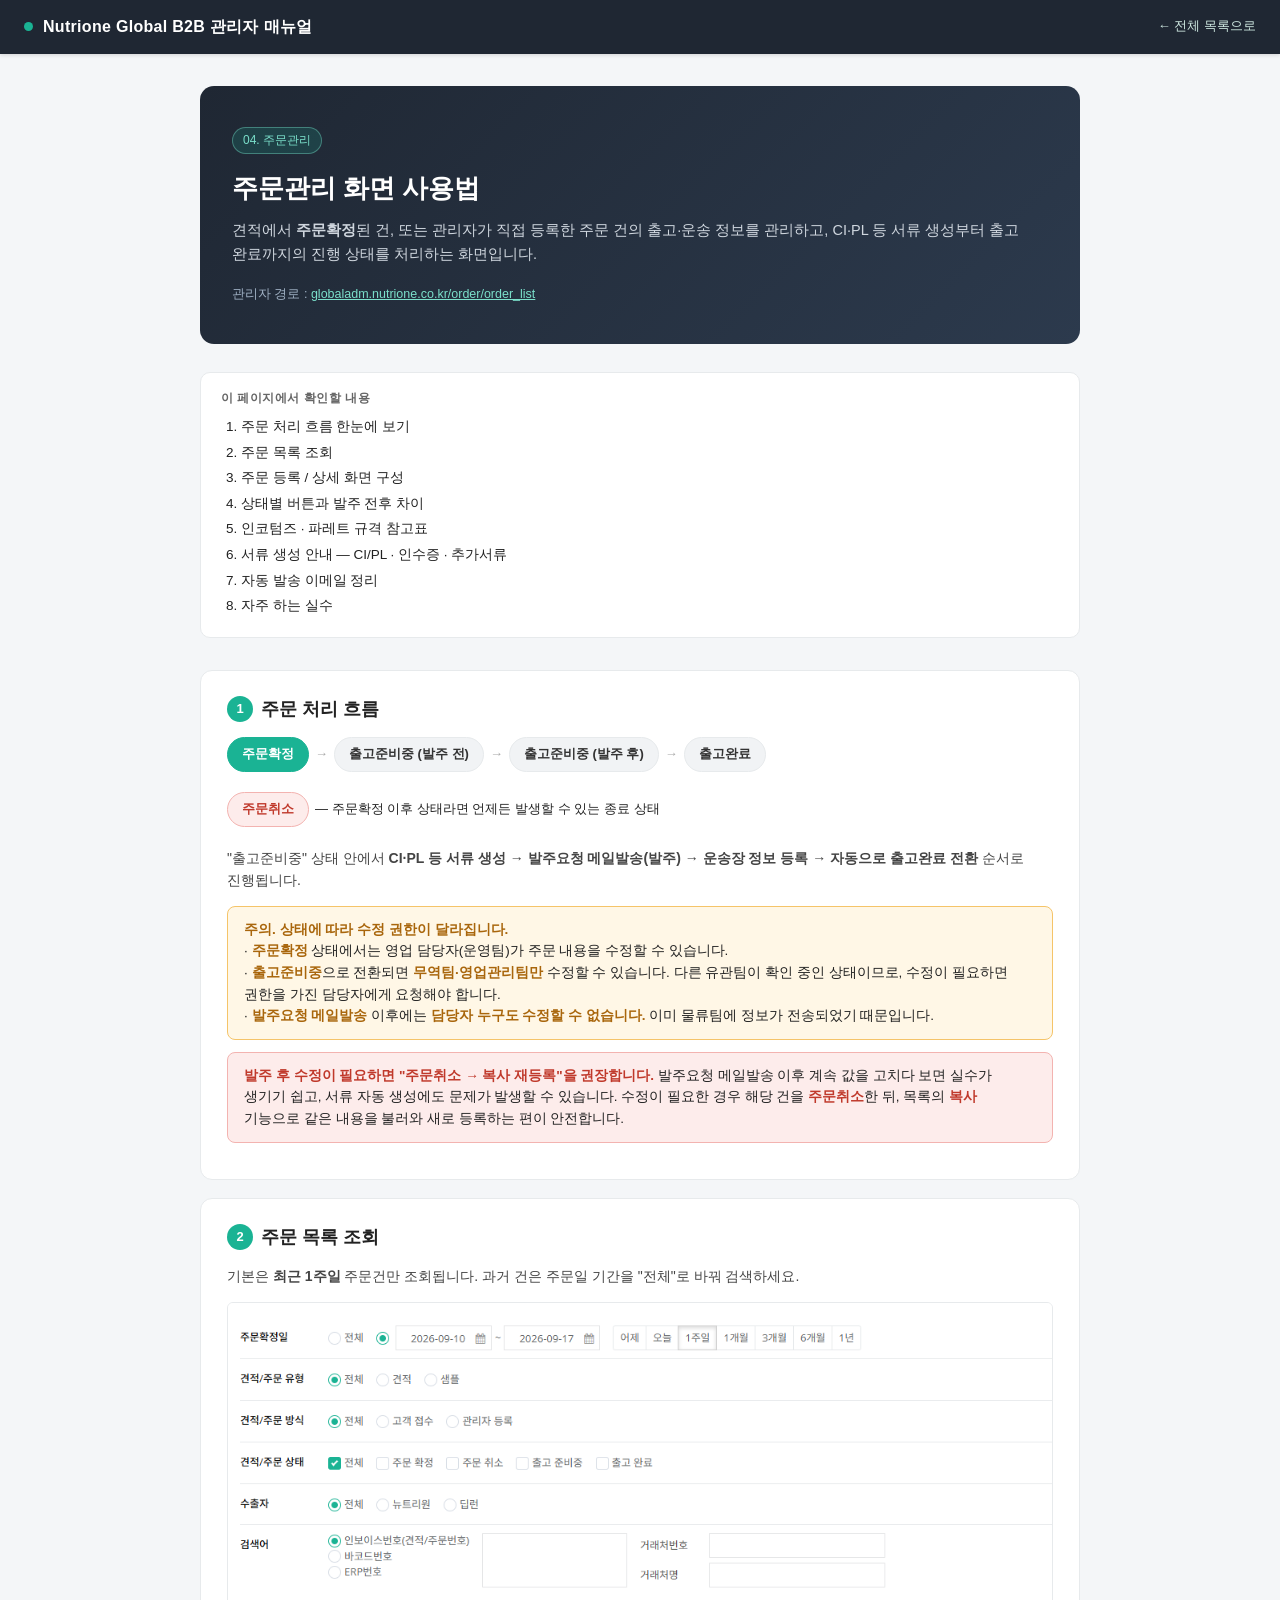
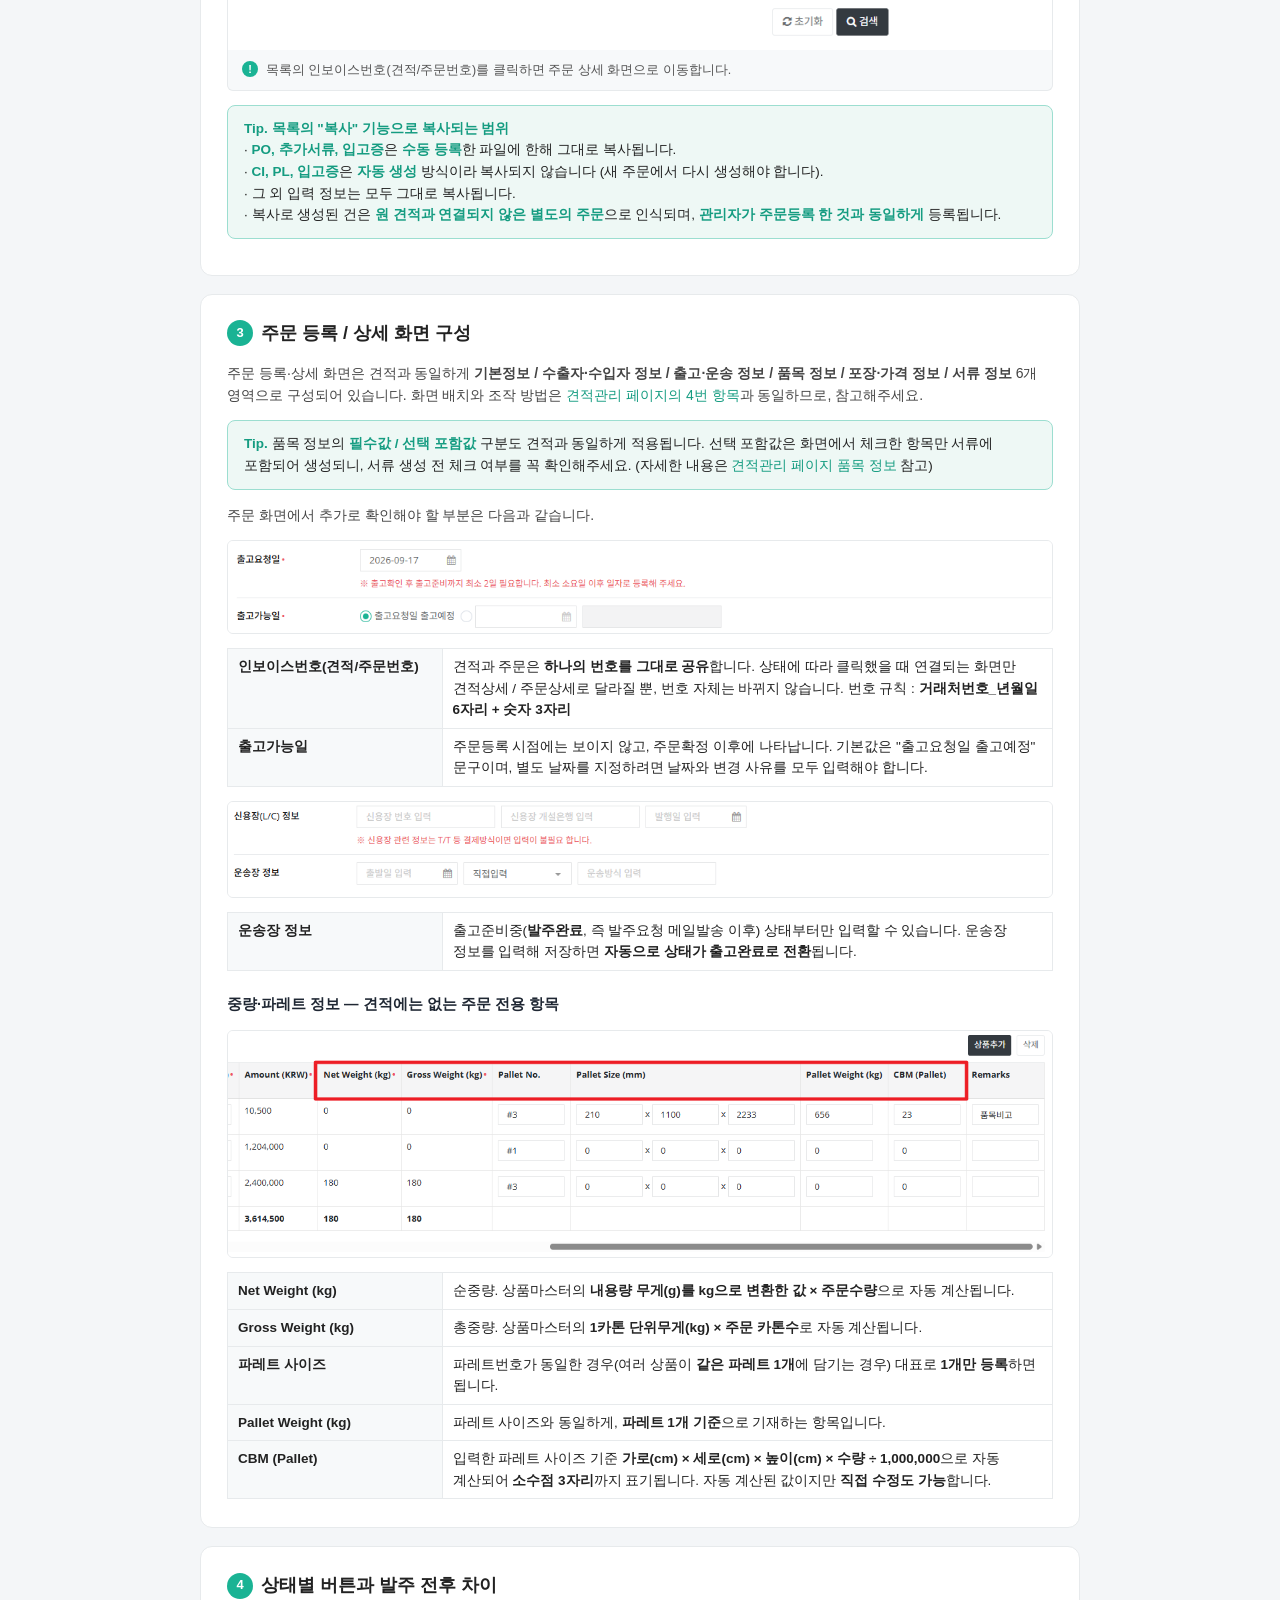
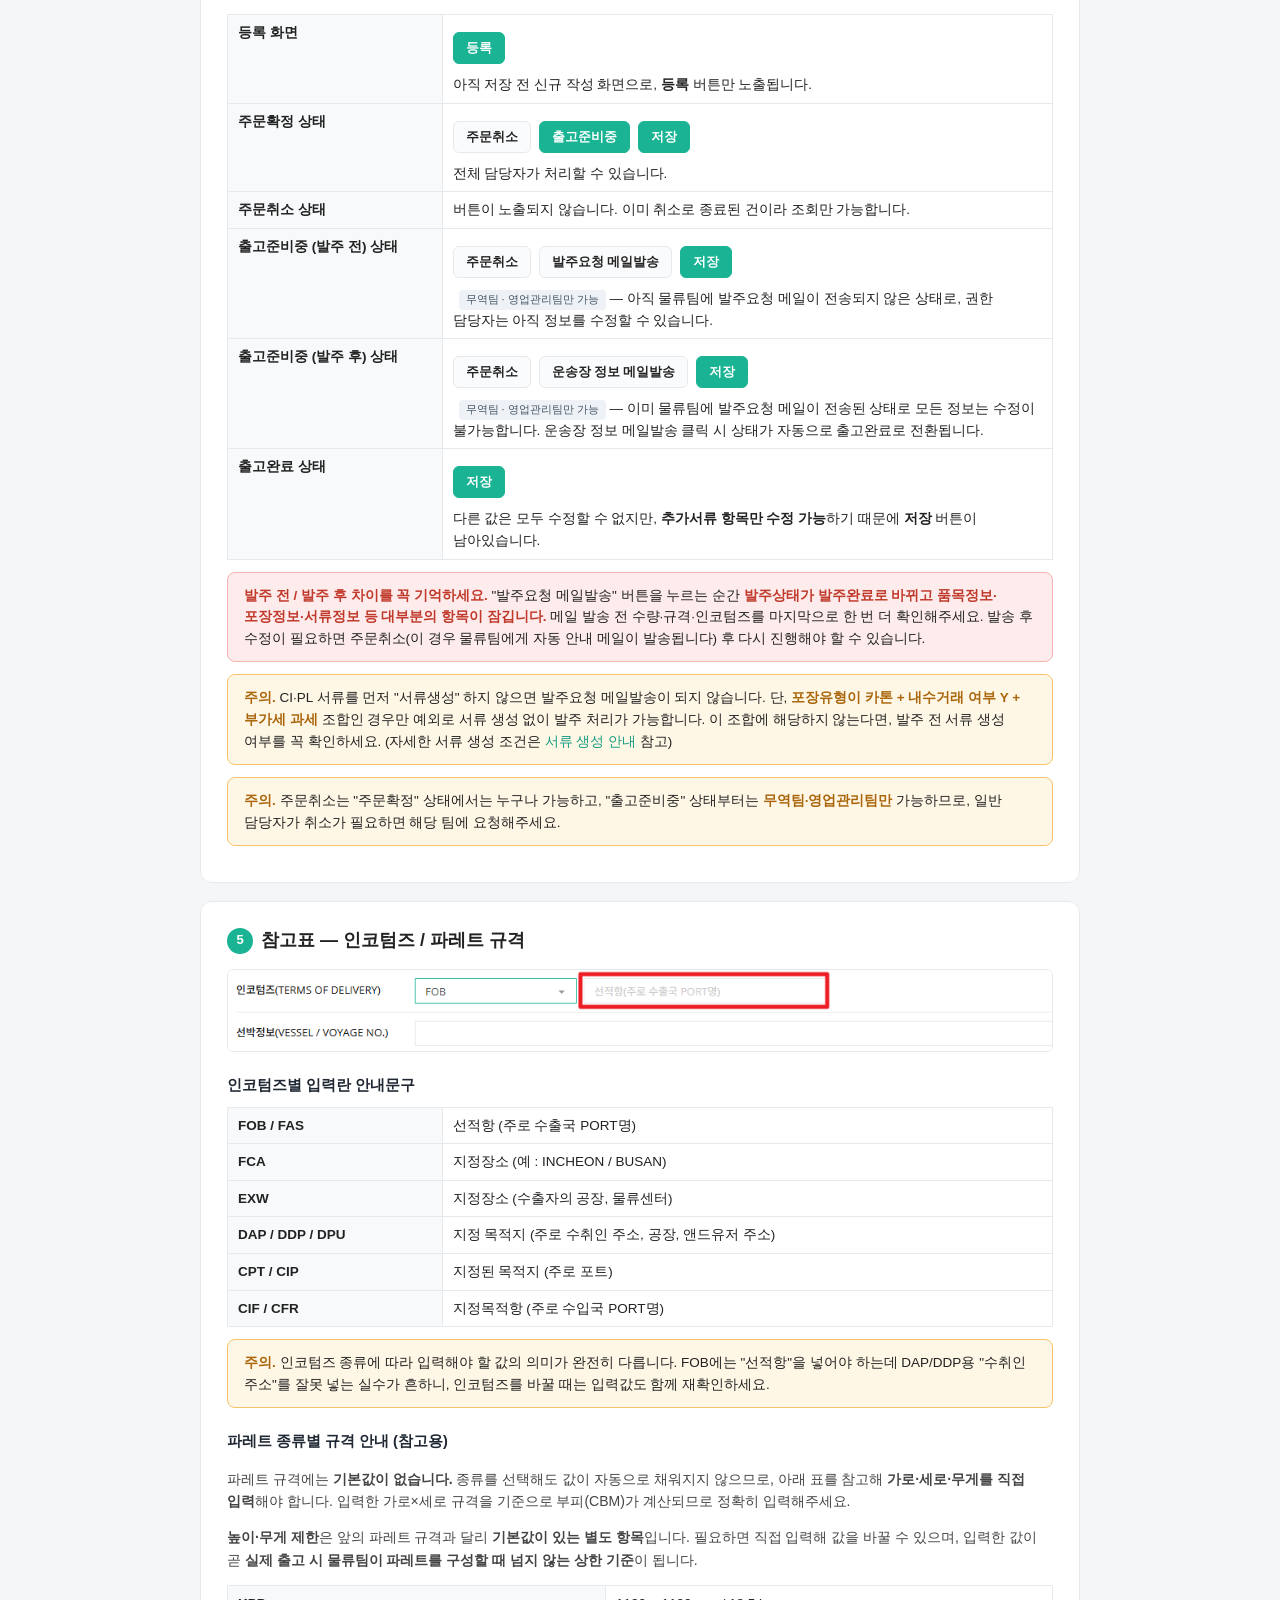
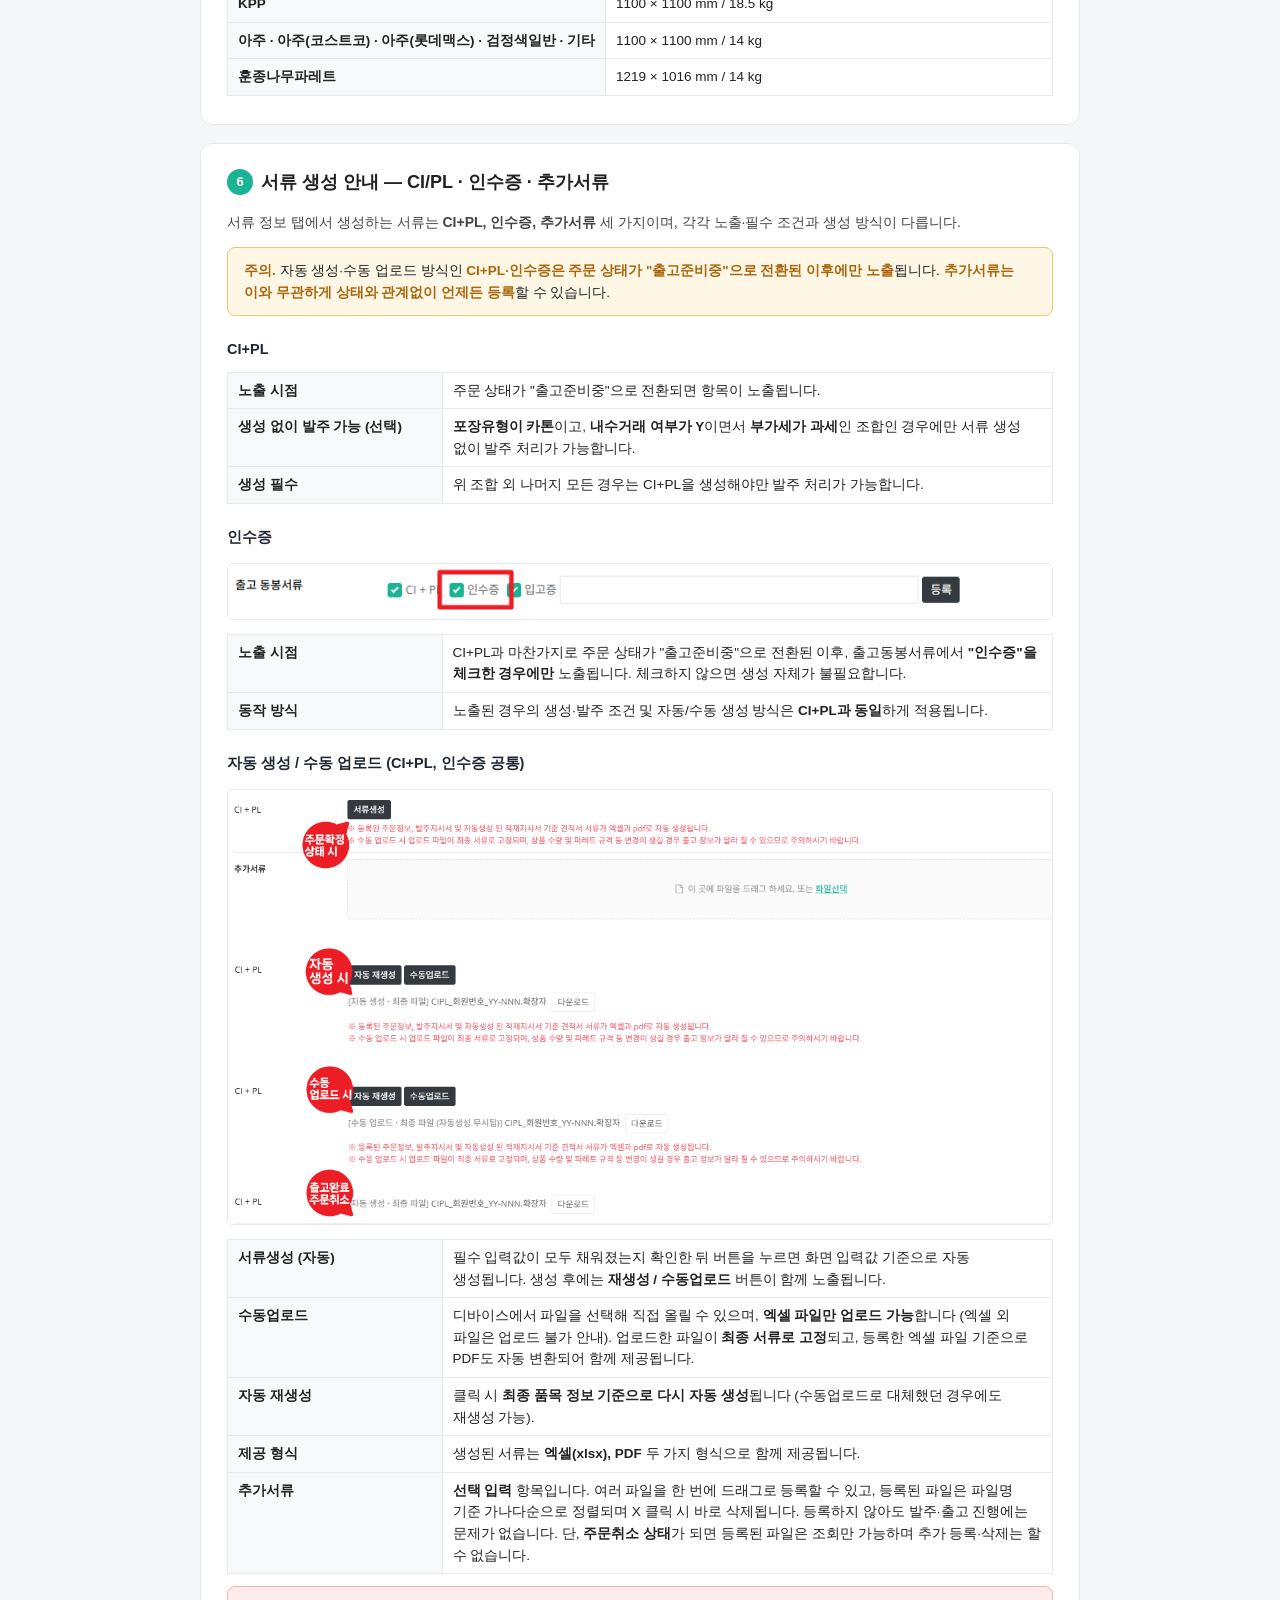
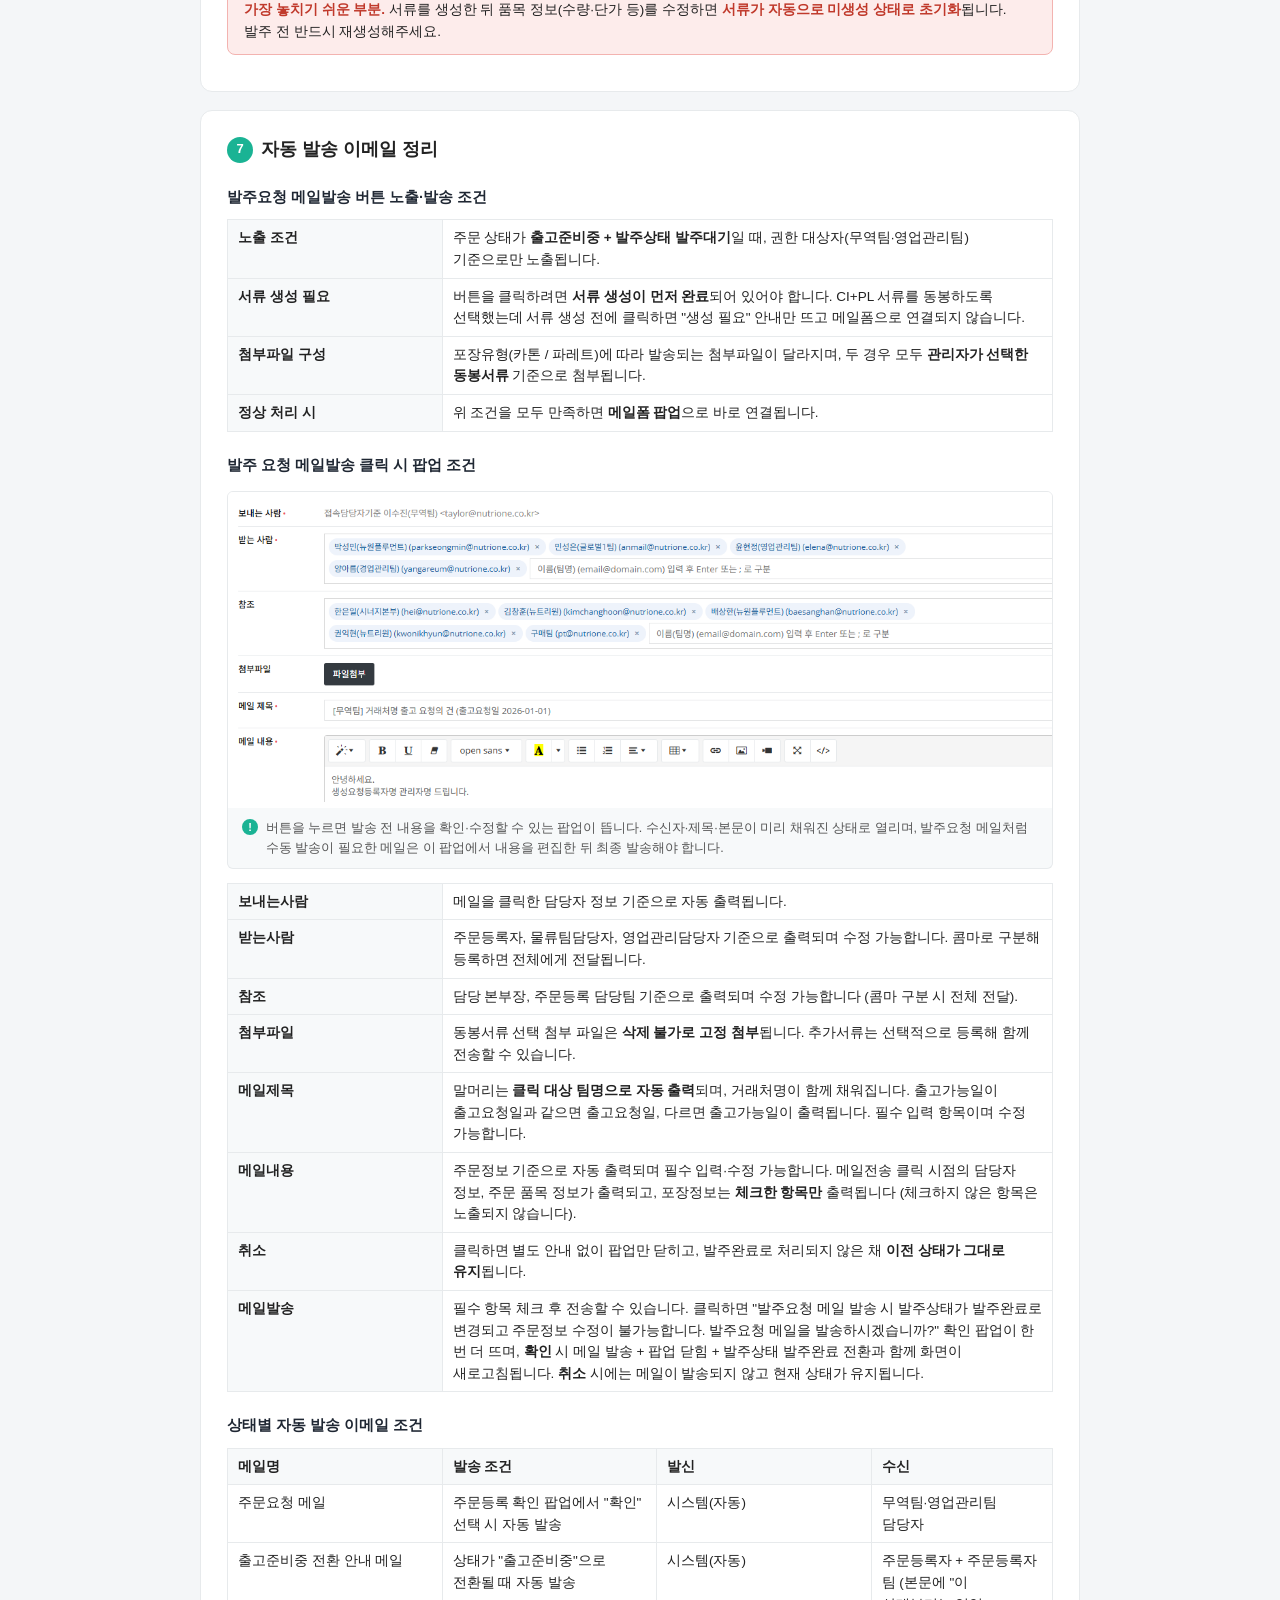
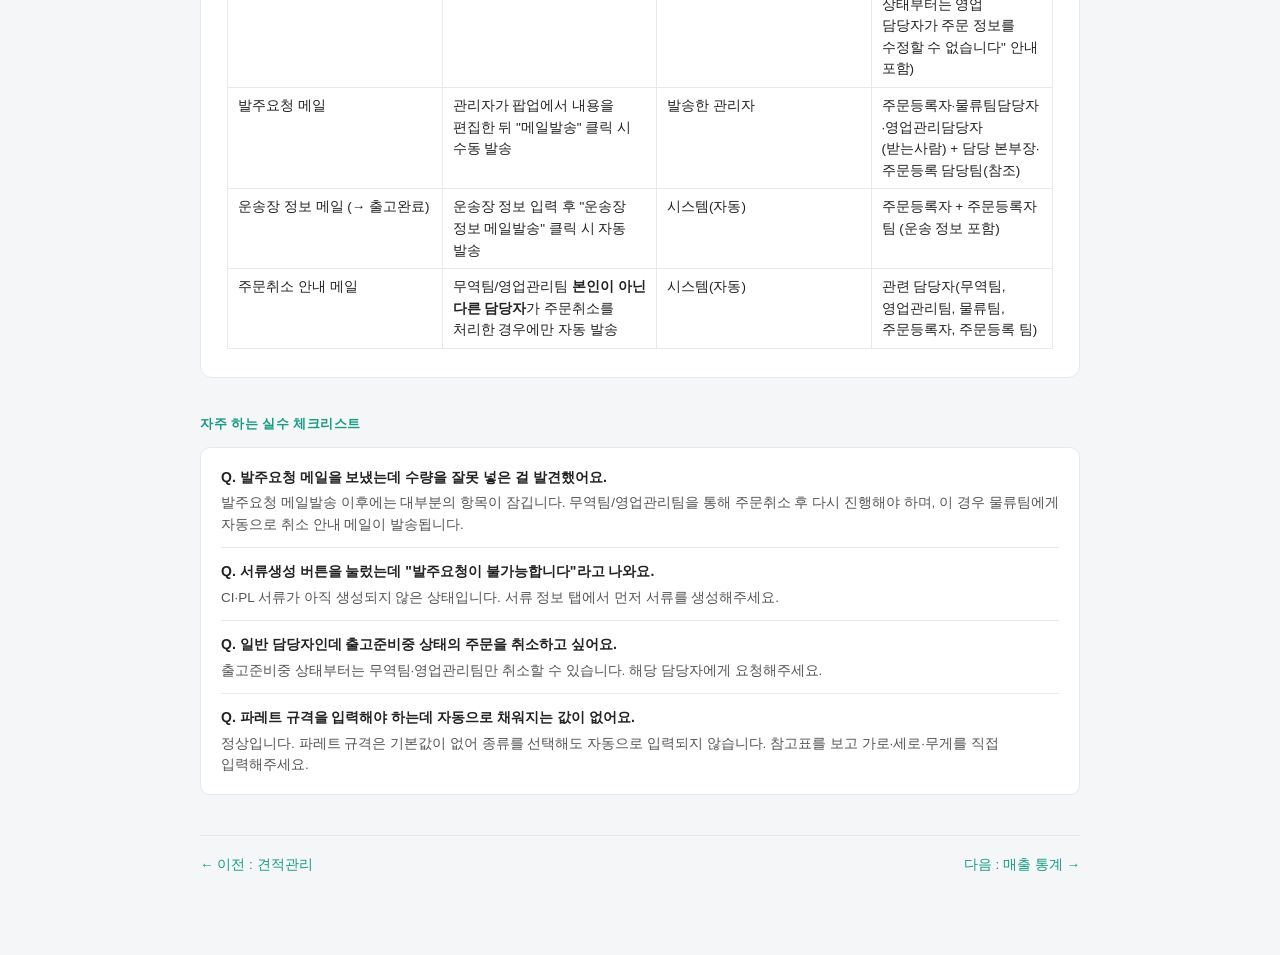
==== commit a6b302f1: "주문관리: CI+PL·인수증 노출 시점(출고준비중 이후) 안내 추가, 추가서류는 상태 무관 명시" ====
--- a/pages/order.html
+++ b/pages/order.html
@@ -207,6 +207,7 @@
     <div class="step" id="doc-gen">
       <h2><span class="step-no">6</span> 서류 생성 안내 — CI/PL · 인수증 · 추가서류</h2>
       <p>서류 정보 탭에서 생성하는 서류는 <b>CI+PL, 인수증, 추가서류</b> 세 가지이며, 각각 노출·필수 조건과 생성 방식이 다릅니다.</p>
+      <div class="warn"><b>주의.</b> 자동 생성·수동 업로드 방식인 <b>CI+PL·인수증은 주문 상태가 "출고준비중"으로 전환된 이후에만 노출</b>됩니다. <b>추가서류는 이와 무관하게 상태와 관계없이 언제든 등록</b>할 수 있습니다.</div>
 
       <h4>CI+PL</h4>
       <table>
@@ -218,7 +219,7 @@
       <h4>인수증</h4>
       <div class="shot"><img src="../assets/img/order_doc_receipt.png" alt="서류 정보 - 인수증 영역"></div>
       <table>
-        <tr><th>노출 조건</th><td>출고동봉서류에서 <b>"인수증"을 체크한 경우에만</b> 노출됩니다. 체크하지 않으면 생성 자체가 불필요합니다.</td></tr>
+        <tr><th>노출 시점</th><td>CI+PL과 마찬가지로 주문 상태가 "출고준비중"으로 전환된 이후, 출고동봉서류에서 <b>"인수증"을 체크한 경우에만</b> 노출됩니다. 체크하지 않으면 생성 자체가 불필요합니다.</td></tr>
         <tr><th>동작 방식</th><td>노출된 경우의 생성·발주 조건 및 자동/수동 생성 방식은 <b>CI+PL과 동일</b>하게 적용됩니다.</td></tr>
       </table>
 
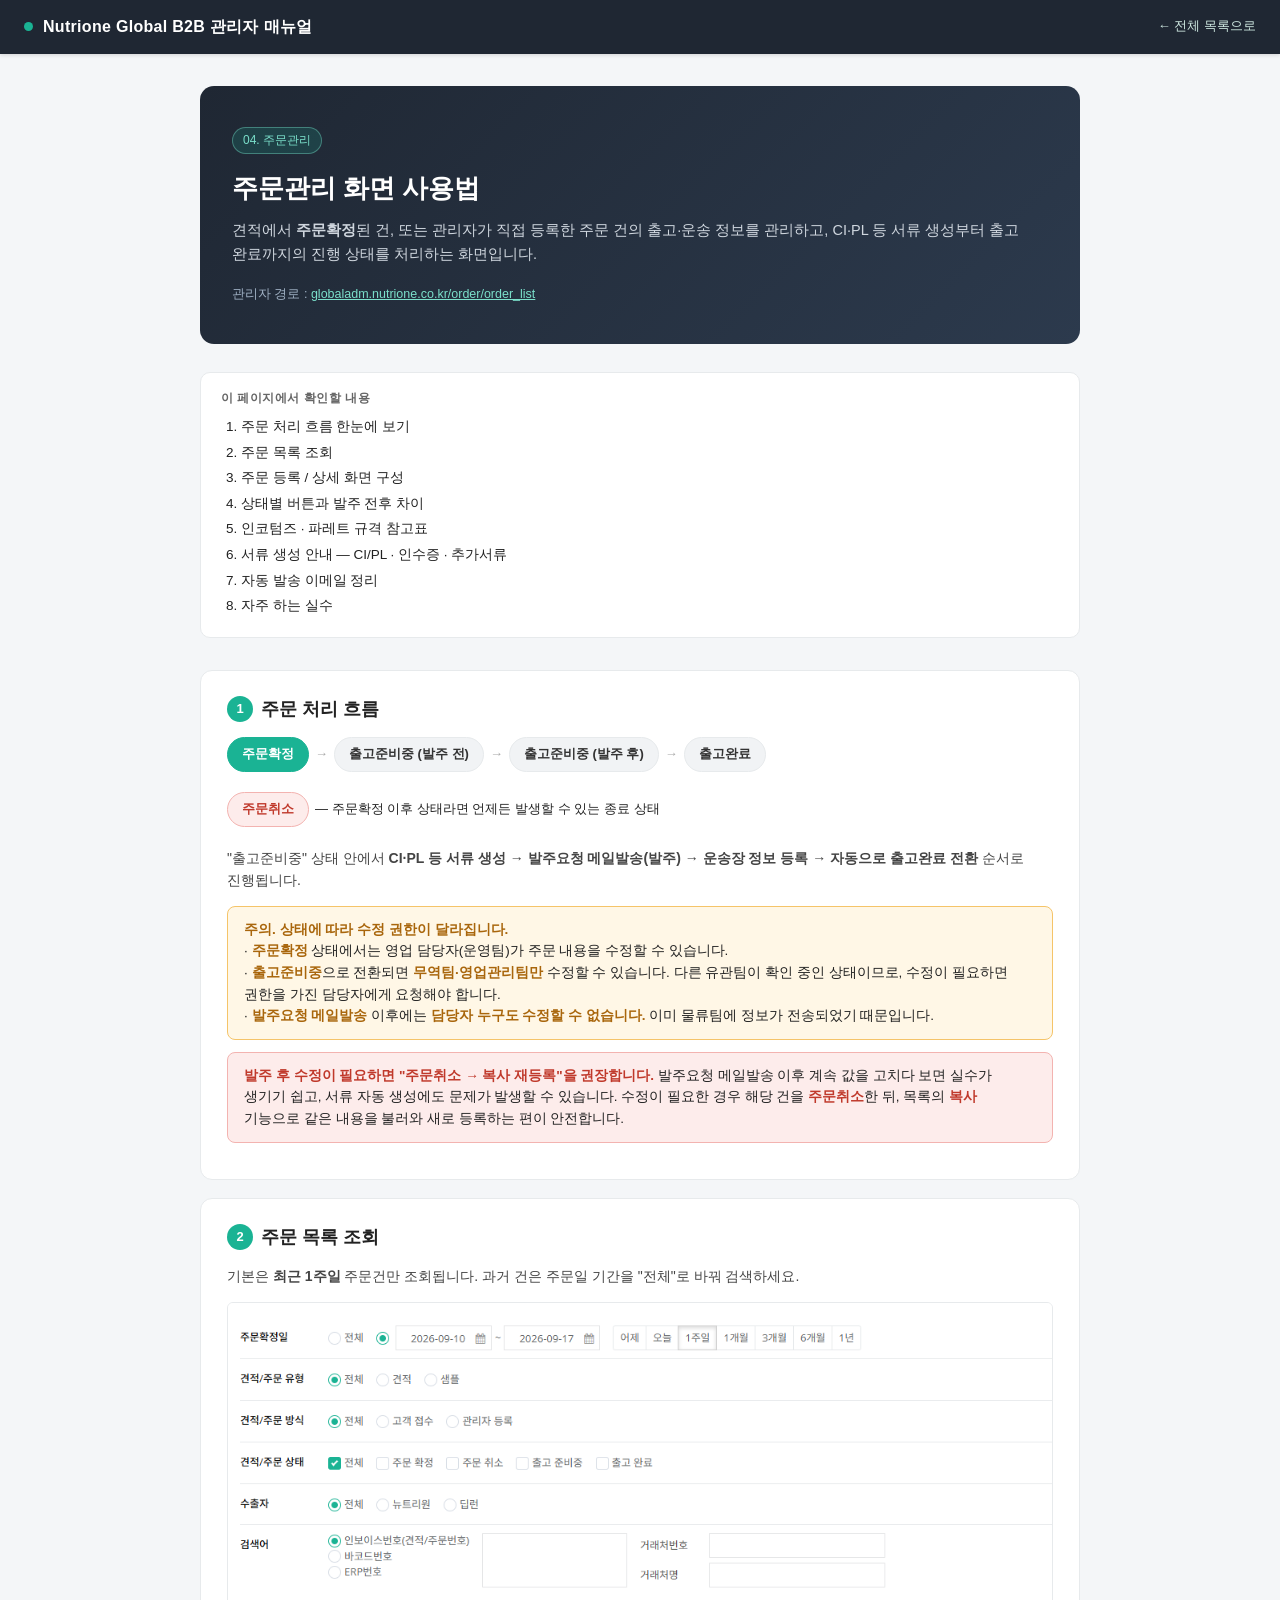
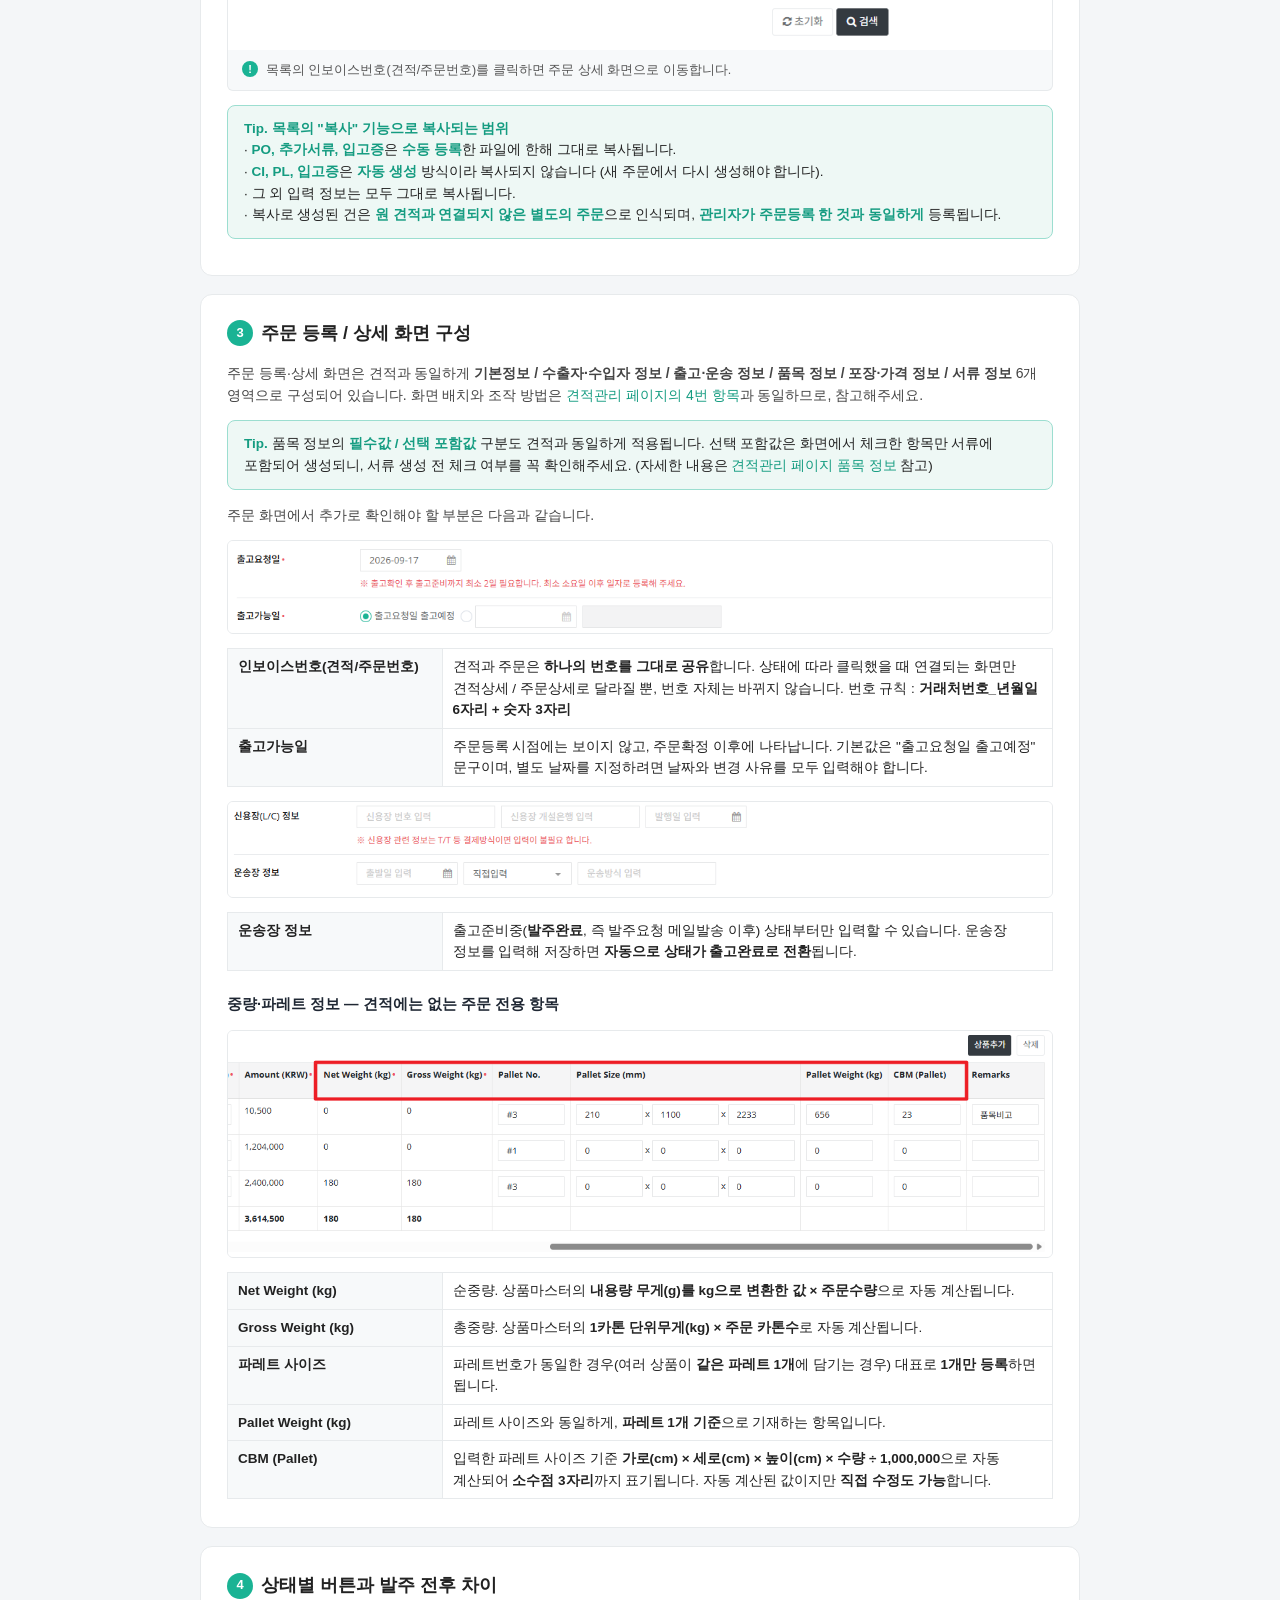
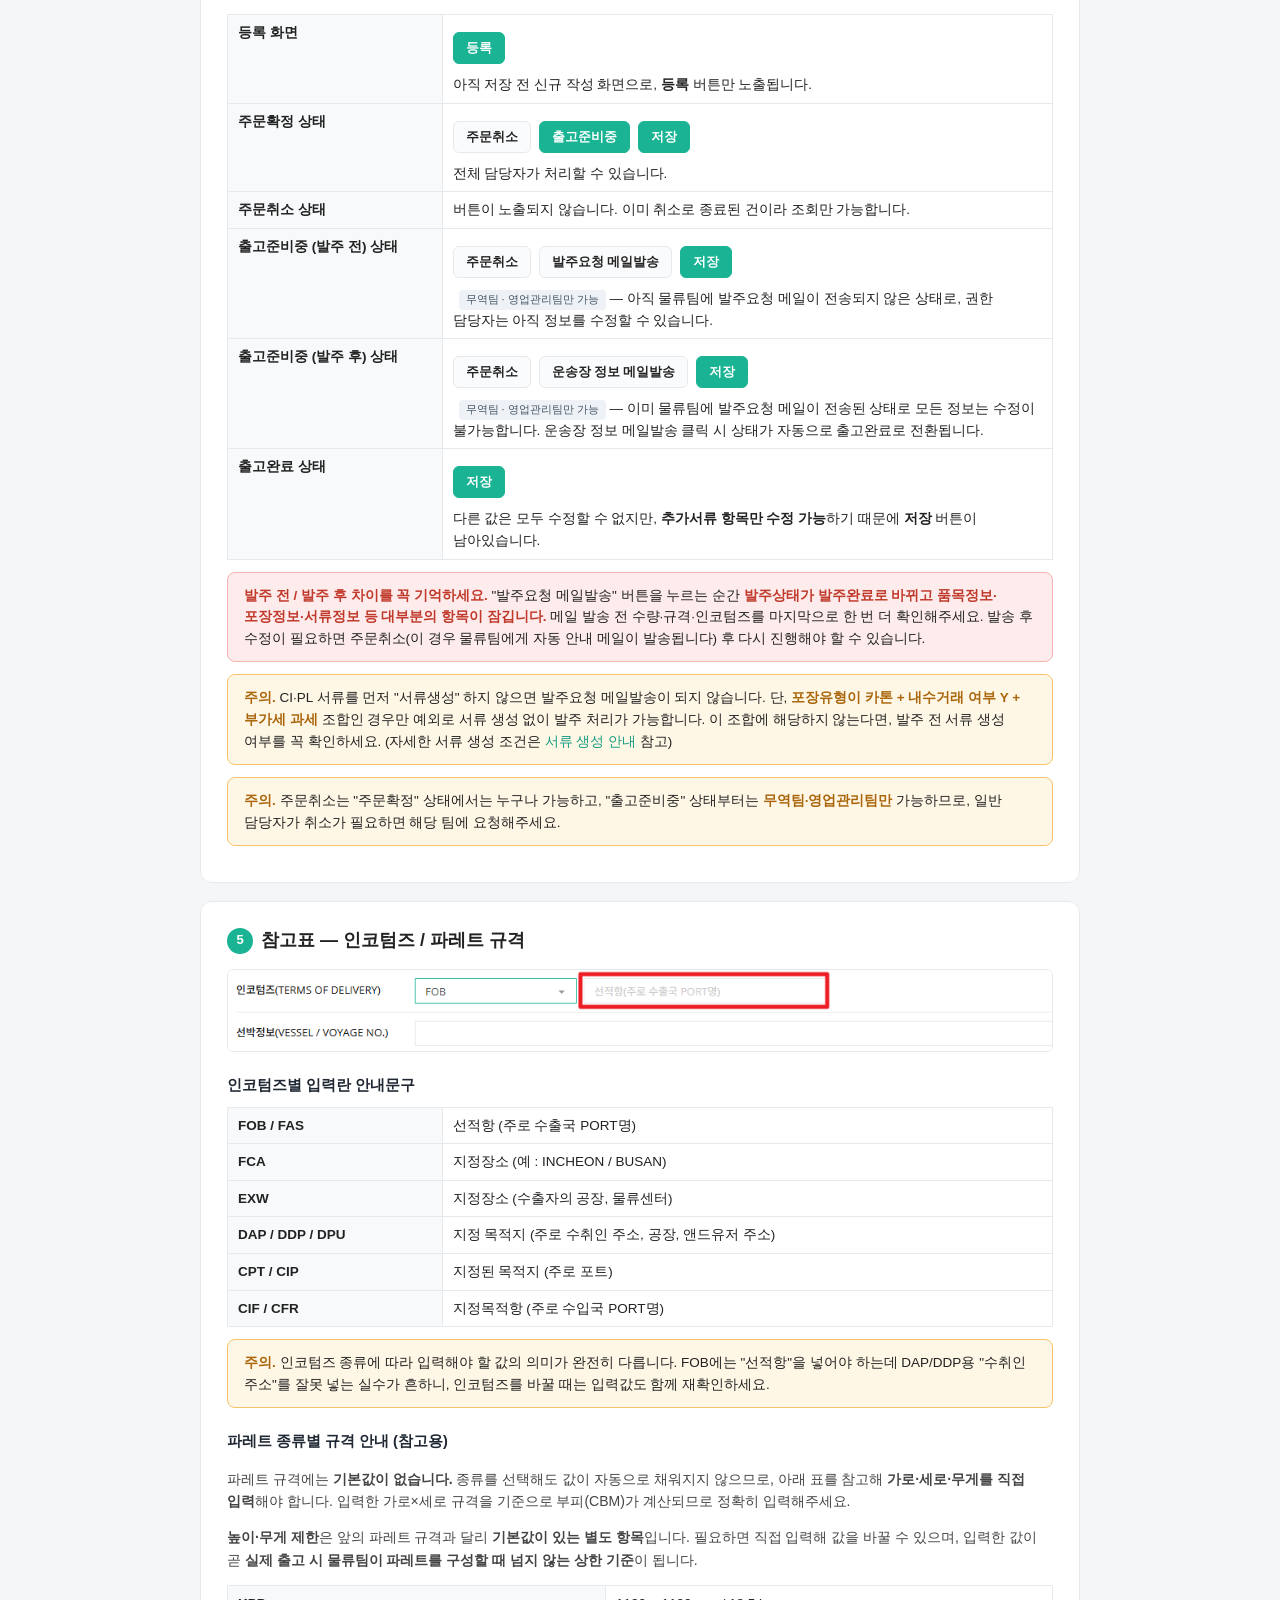
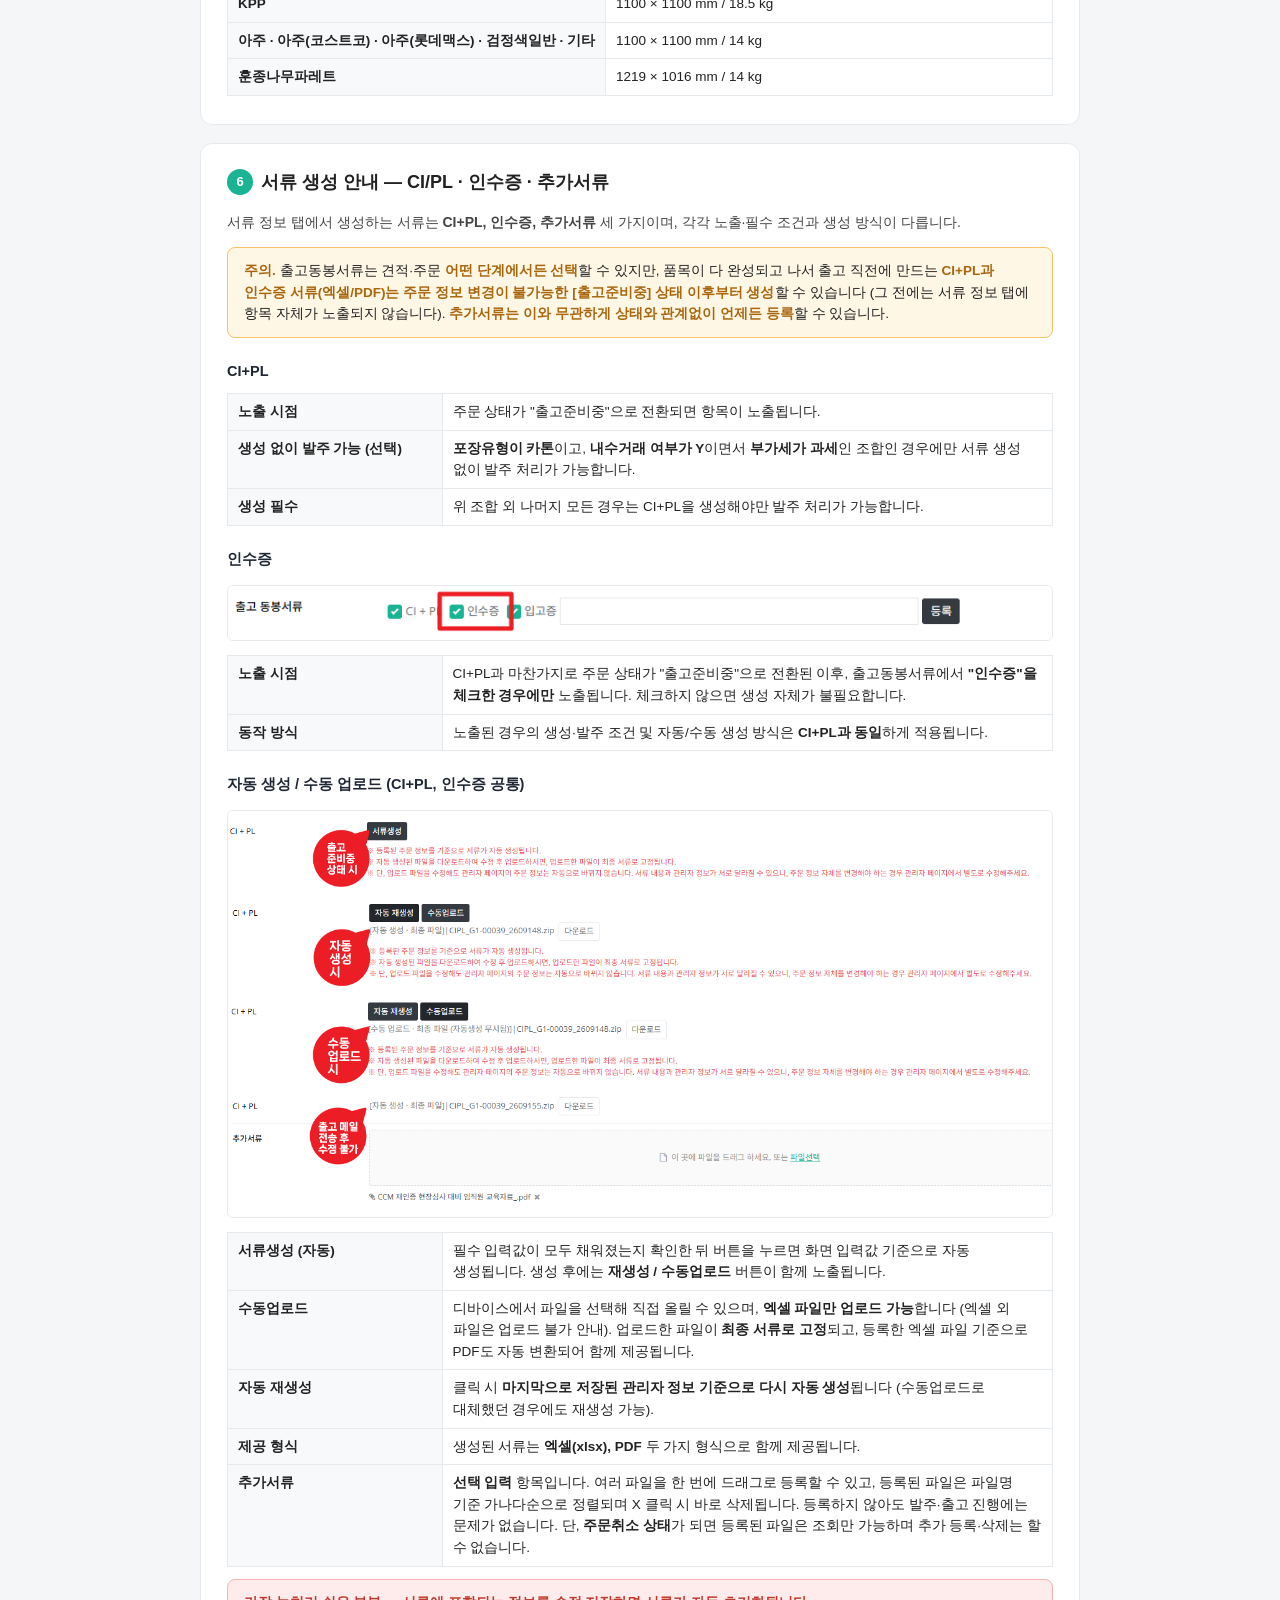
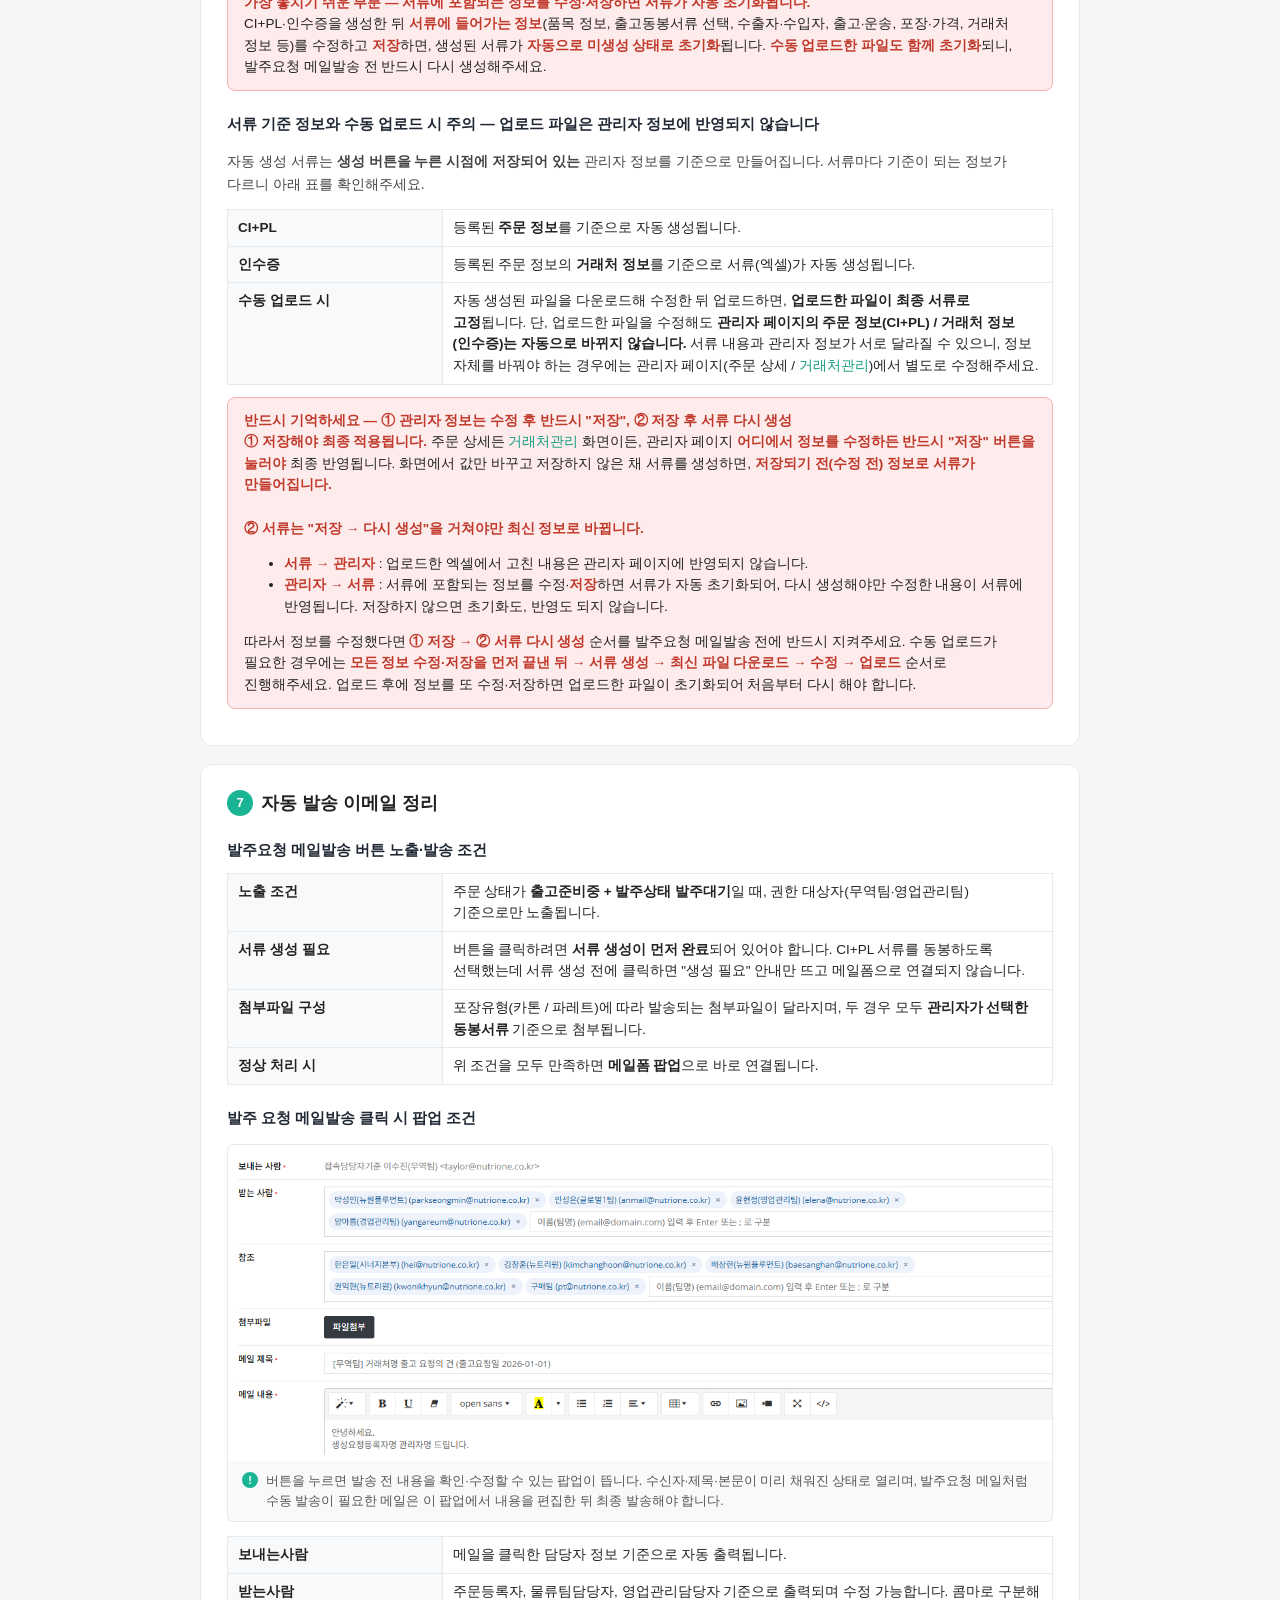
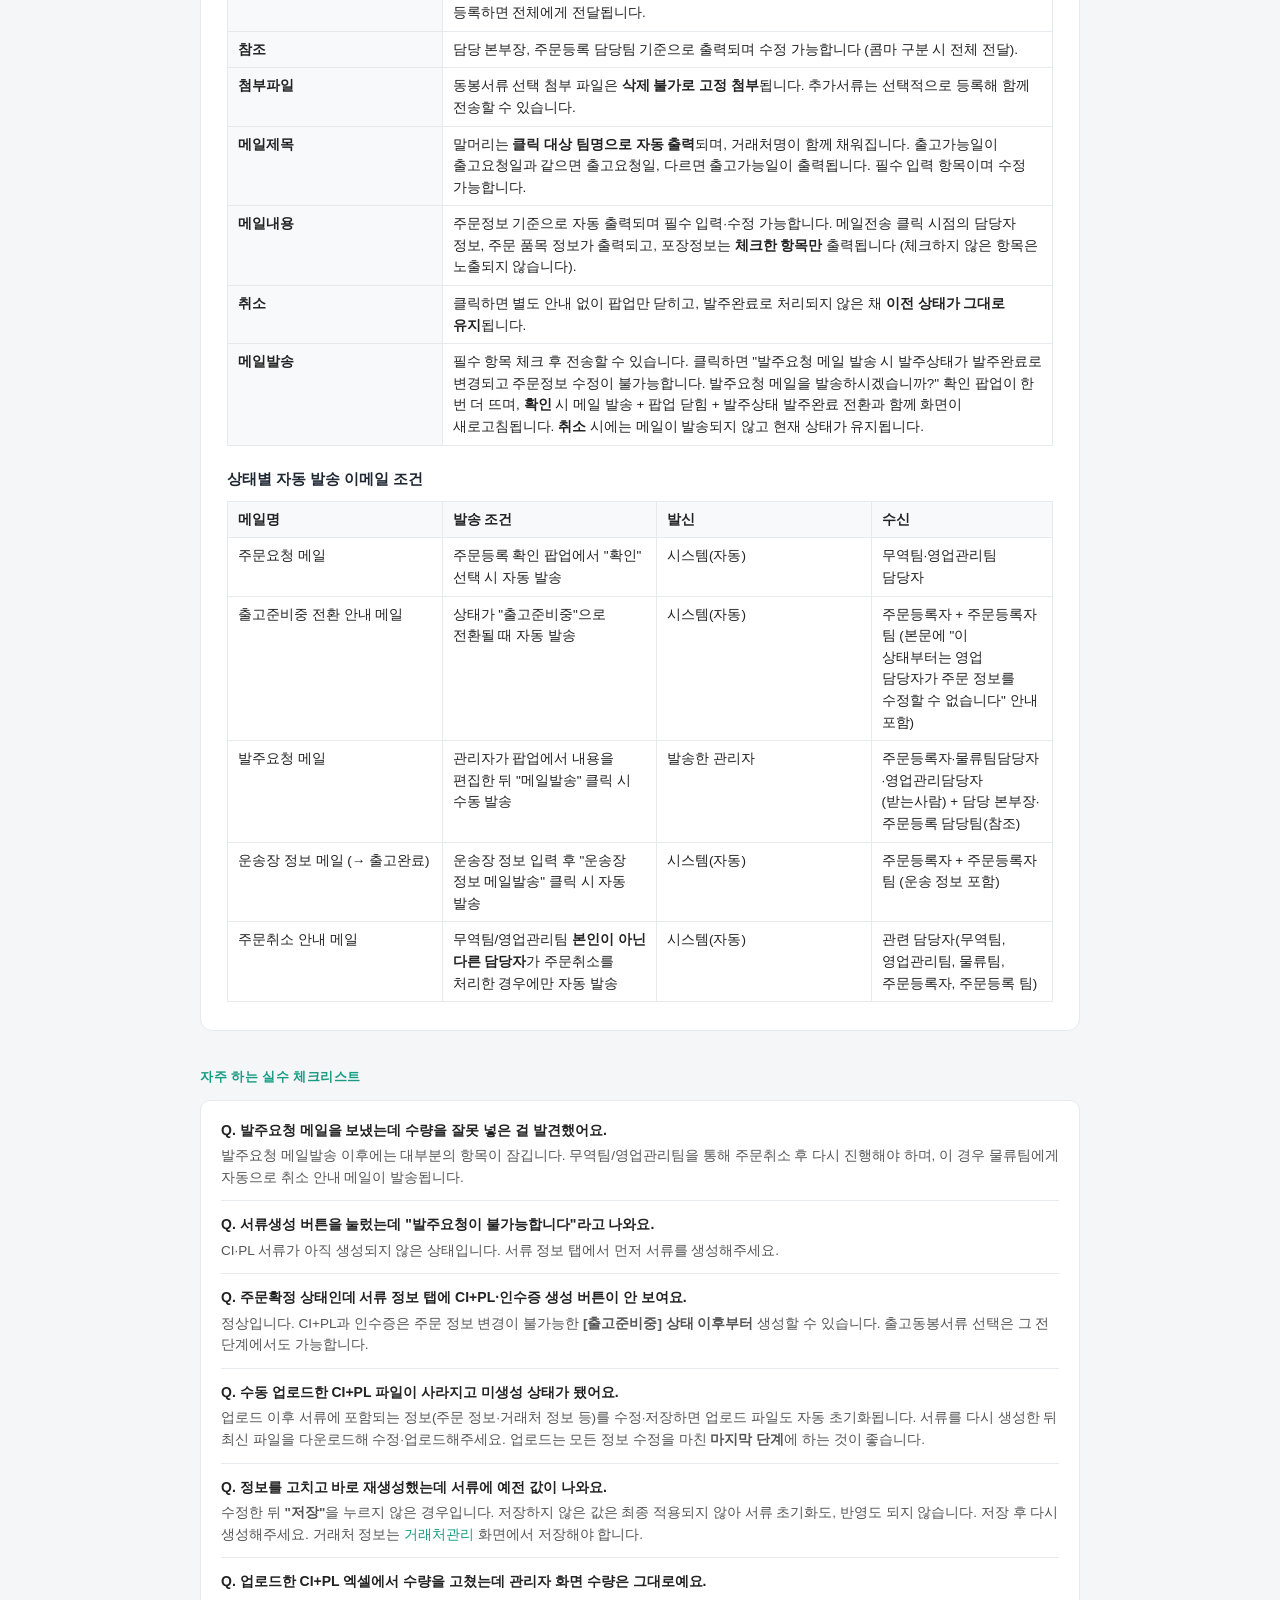
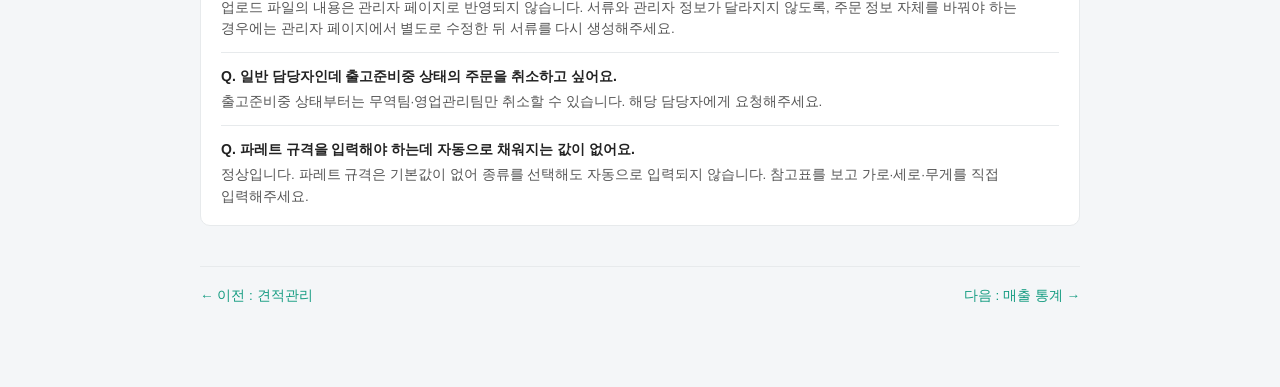
==== commit 5c212bf9: "견적·주문 서류 안내 수정: 출고동봉서류 생성 시점, 저장 후 재생성·자동 초기화 기준, order_doc_generate 이미지 교체 Co-Authored-By: Claude O" ====
--- a/pages/order.html
+++ b/pages/order.html
@@ -207,7 +207,9 @@
     <div class="step" id="doc-gen">
       <h2><span class="step-no">6</span> 서류 생성 안내 — CI/PL · 인수증 · 추가서류</h2>
       <p>서류 정보 탭에서 생성하는 서류는 <b>CI+PL, 인수증, 추가서류</b> 세 가지이며, 각각 노출·필수 조건과 생성 방식이 다릅니다.</p>
-      <div class="warn"><b>주의.</b> 자동 생성·수동 업로드 방식인 <b>CI+PL·인수증은 주문 상태가 "출고준비중"으로 전환된 이후에만 노출</b>됩니다. <b>추가서류는 이와 무관하게 상태와 관계없이 언제든 등록</b>할 수 있습니다.</div>
+      <div class="warn"><b>주의.</b> 출고동봉서류는 견적·주문 <b>어떤 단계에서든 선택</b>할 수 있지만, 품목이 다 완성되고 나서 출고 직전에 만드는
+        <b>CI+PL과 인수증 서류(엑셀/PDF)는 주문 정보 변경이 불가능한 [출고준비중] 상태 이후부터 생성</b>할 수 있습니다 (그 전에는 서류 정보 탭에 항목 자체가 노출되지 않습니다).
+        <b>추가서류는 이와 무관하게 상태와 관계없이 언제든 등록</b>할 수 있습니다.</div>
 
       <h4>CI+PL</h4>
       <table>
@@ -228,13 +230,39 @@
       <table>
         <tr><th>서류생성 (자동)</th><td>필수 입력값이 모두 채워졌는지 확인한 뒤 버튼을 누르면 화면 입력값 기준으로 자동 생성됩니다. 생성 후에는 <b>재생성 / 수동업로드</b> 버튼이 함께 노출됩니다.</td></tr>
         <tr><th>수동업로드</th><td>디바이스에서 파일을 선택해 직접 올릴 수 있으며, <b>엑셀 파일만 업로드 가능</b>합니다 (엑셀 외 파일은 업로드 불가 안내). 업로드한 파일이 <b>최종 서류로 고정</b>되고, 등록한 엑셀 파일 기준으로 PDF도 자동 변환되어 함께 제공됩니다.</td></tr>
-        <tr><th>자동 재생성</th><td>클릭 시 <b>최종 품목 정보 기준으로 다시 자동 생성</b>됩니다 (수동업로드로 대체했던 경우에도 재생성 가능).</td></tr>
+        <tr><th>자동 재생성</th><td>클릭 시 <b>마지막으로 저장된 관리자 정보 기준으로 다시 자동 생성</b>됩니다 (수동업로드로 대체했던 경우에도 재생성 가능).</td></tr>
         <tr><th>제공 형식</th><td>생성된 서류는 <b>엑셀(xlsx), PDF</b> 두 가지 형식으로 함께 제공됩니다.</td></tr>
         <tr><th>추가서류</th><td><b>선택 입력</b> 항목입니다. 여러 파일을 한 번에 드래그로 등록할 수 있고, 등록된 파일은 파일명 기준 가나다순으로 정렬되며 X 클릭 시 바로 삭제됩니다.
           등록하지 않아도 발주·출고 진행에는 문제가 없습니다. 단, <b>주문취소 상태</b>가 되면 등록된 파일은 조회만 가능하며 추가 등록·삭제는 할 수 없습니다.</td></tr>
       </table>
       <div class="caution">
-        <b>가장 놓치기 쉬운 부분.</b> 서류를 생성한 뒤 품목 정보(수량·단가 등)를 수정하면 <b>서류가 자동으로 미생성 상태로 초기화</b>됩니다. 발주 전 반드시 재생성해주세요.
+        <b>가장 놓치기 쉬운 부분 — 서류에 포함되는 정보를 수정·저장하면 서류가 자동 초기화됩니다.</b><br>
+        CI+PL·인수증을 생성한 뒤 <b>서류에 들어가는 정보</b>(품목 정보, 출고동봉서류 선택, 수출자·수입자, 출고·운송, 포장·가격, 거래처 정보 등)를 수정하고 <b>저장</b>하면,
+        생성된 서류가 <b>자동으로 미생성 상태로 초기화</b>됩니다. <b>수동 업로드한 파일도 함께 초기화</b>되니, 발주요청 메일발송 전 반드시 다시 생성해주세요.
+      </div>
+
+      <h4>서류 기준 정보와 수동 업로드 시 주의 — 업로드 파일은 관리자 정보에 반영되지 않습니다</h4>
+      <p>자동 생성 서류는 <b>생성 버튼을 누른 시점에 저장되어 있는</b> 관리자 정보를 기준으로 만들어집니다. 서류마다 기준이 되는 정보가 다르니 아래 표를 확인해주세요.</p>
+      <table>
+        <tr><th>CI+PL</th><td>등록된 <b>주문 정보</b>를 기준으로 자동 생성됩니다.</td></tr>
+        <tr><th>인수증</th><td>등록된 주문 정보의 <b>거래처 정보</b>를 기준으로 서류(엑셀)가 자동 생성됩니다.</td></tr>
+        <tr><th>수동 업로드 시</th><td>자동 생성된 파일을 다운로드해 수정한 뒤 업로드하면, <b>업로드한 파일이 최종 서류로 고정</b>됩니다.
+          단, 업로드한 파일을 수정해도 <b>관리자 페이지의 주문 정보(CI+PL) / 거래처 정보(인수증)는 자동으로 바뀌지 않습니다.</b>
+          서류 내용과 관리자 정보가 서로 달라질 수 있으니, 정보 자체를 바꿔야 하는 경우에는 관리자 페이지(주문 상세 / <a href="partner.html">거래처관리</a>)에서 별도로 수정해주세요.</td></tr>
+      </table>
+      <div class="caution">
+        <b>반드시 기억하세요 — ① 관리자 정보는 수정 후 반드시 "저장", ② 저장 후 서류 다시 생성</b><br>
+        <b>① 저장해야 최종 적용됩니다.</b> 주문 상세든 <a href="partner.html">거래처관리</a> 화면이든, 관리자 페이지 <b>어디에서 정보를 수정하든 반드시 "저장" 버튼을 눌러야</b> 최종 반영됩니다.
+        화면에서 값만 바꾸고 저장하지 않은 채 서류를 생성하면, <b>저장되기 전(수정 전) 정보로 서류가 만들어집니다.</b><br><br>
+        <b>② 서류는 "저장 → 다시 생성"을 거쳐야만 최신 정보로 바뀝니다.</b>
+        <ul>
+          <li><b>서류 → 관리자</b> : 업로드한 엑셀에서 고친 내용은 관리자 페이지에 반영되지 않습니다.</li>
+          <li><b>관리자 → 서류</b> : 서류에 포함되는 정보를 수정·<b>저장</b>하면 서류가 자동 초기화되어, 다시 생성해야만 수정한 내용이 서류에 반영됩니다.
+            저장하지 않으면 초기화도, 반영도 되지 않습니다.</li>
+        </ul>
+        따라서 정보를 수정했다면 <b>① 저장 → ② 서류 다시 생성</b> 순서를 발주요청 메일발송 전에 반드시 지켜주세요.
+        수동 업로드가 필요한 경우에는 <b>모든 정보 수정·저장을 먼저 끝낸 뒤 → 서류 생성 → 최신 파일 다운로드 → 수정 → 업로드</b> 순서로 진행해주세요.
+        업로드 후에 정보를 또 수정·저장하면 업로드한 파일이 초기화되어 처음부터 다시 해야 합니다.
       </div>
     </div>
 
@@ -291,6 +319,18 @@
       <div class="q">Q. 서류생성 버튼을 눌렀는데 "발주요청이 불가능합니다"라고 나와요.</div>
       <div class="a">CI·PL 서류가 아직 생성되지 않은 상태입니다. 서류 정보 탭에서 먼저 서류를 생성해주세요.</div>
 
+      <div class="q">Q. 주문확정 상태인데 서류 정보 탭에 CI+PL·인수증 생성 버튼이 안 보여요.</div>
+      <div class="a">정상입니다. CI+PL과 인수증은 주문 정보 변경이 불가능한 <b>[출고준비중] 상태 이후부터</b> 생성할 수 있습니다. 출고동봉서류 선택은 그 전 단계에서도 가능합니다.</div>
+
+      <div class="q">Q. 수동 업로드한 CI+PL 파일이 사라지고 미생성 상태가 됐어요.</div>
+      <div class="a">업로드 이후 서류에 포함되는 정보(주문 정보·거래처 정보 등)를 수정·저장하면 업로드 파일도 자동 초기화됩니다. 서류를 다시 생성한 뒤 최신 파일을 다운로드해 수정·업로드해주세요. 업로드는 모든 정보 수정을 마친 <b>마지막 단계</b>에 하는 것이 좋습니다.</div>
+
+      <div class="q">Q. 정보를 고치고 바로 재생성했는데 서류에 예전 값이 나와요.</div>
+      <div class="a">수정한 뒤 <b>"저장"</b>을 누르지 않은 경우입니다. 저장하지 않은 값은 최종 적용되지 않아 서류 초기화도, 반영도 되지 않습니다. 저장 후 다시 생성해주세요. 거래처 정보는 <a href="partner.html">거래처관리</a> 화면에서 저장해야 합니다.</div>
+
+      <div class="q">Q. 업로드한 CI+PL 엑셀에서 수량을 고쳤는데 관리자 화면 수량은 그대로예요.</div>
+      <div class="a">업로드 파일의 내용은 관리자 페이지로 반영되지 않습니다. 서류와 관리자 정보가 달라지지 않도록, 주문 정보 자체를 바꿔야 하는 경우에는 관리자 페이지에서 별도로 수정한 뒤 서류를 다시 생성해주세요.</div>
+
       <div class="q">Q. 일반 담당자인데 출고준비중 상태의 주문을 취소하고 싶어요.</div>
       <div class="a">출고준비중 상태부터는 무역팀·영업관리팀만 취소할 수 있습니다. 해당 담당자에게 요청해주세요.</div>
 
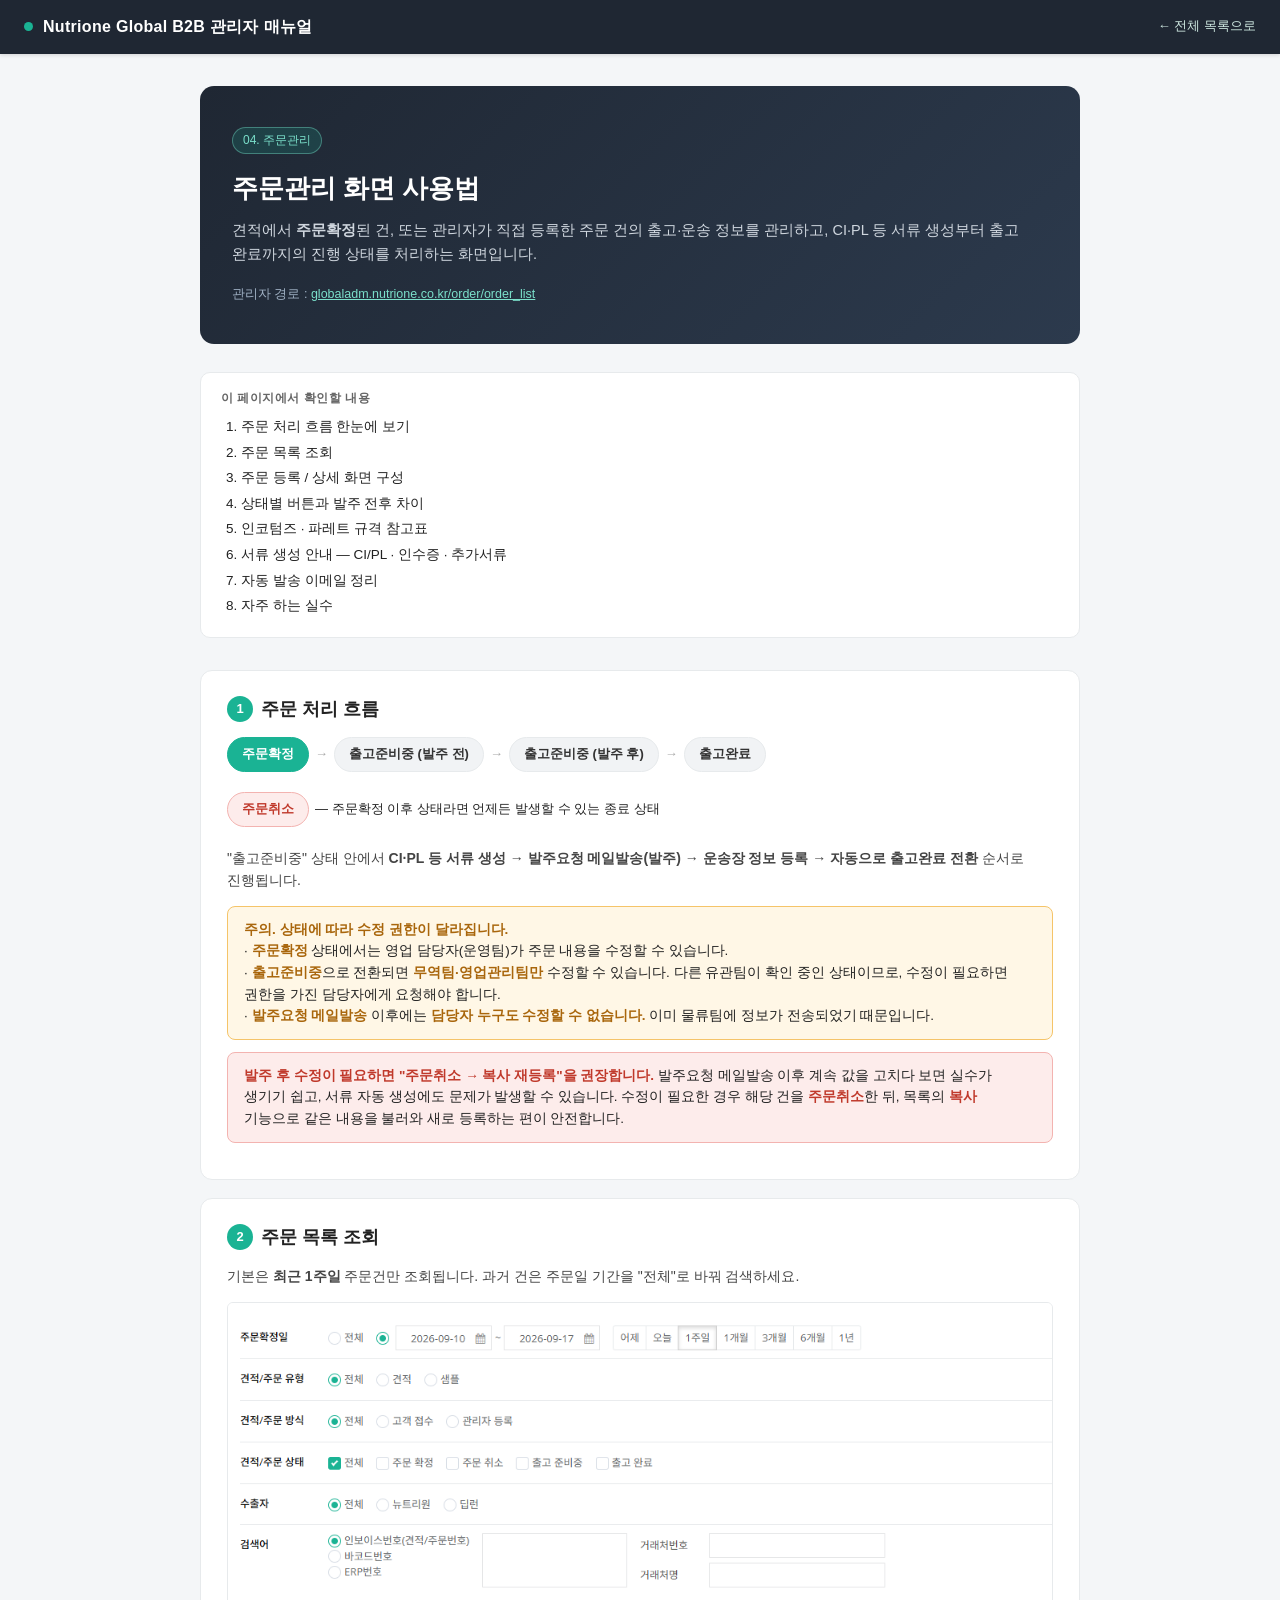
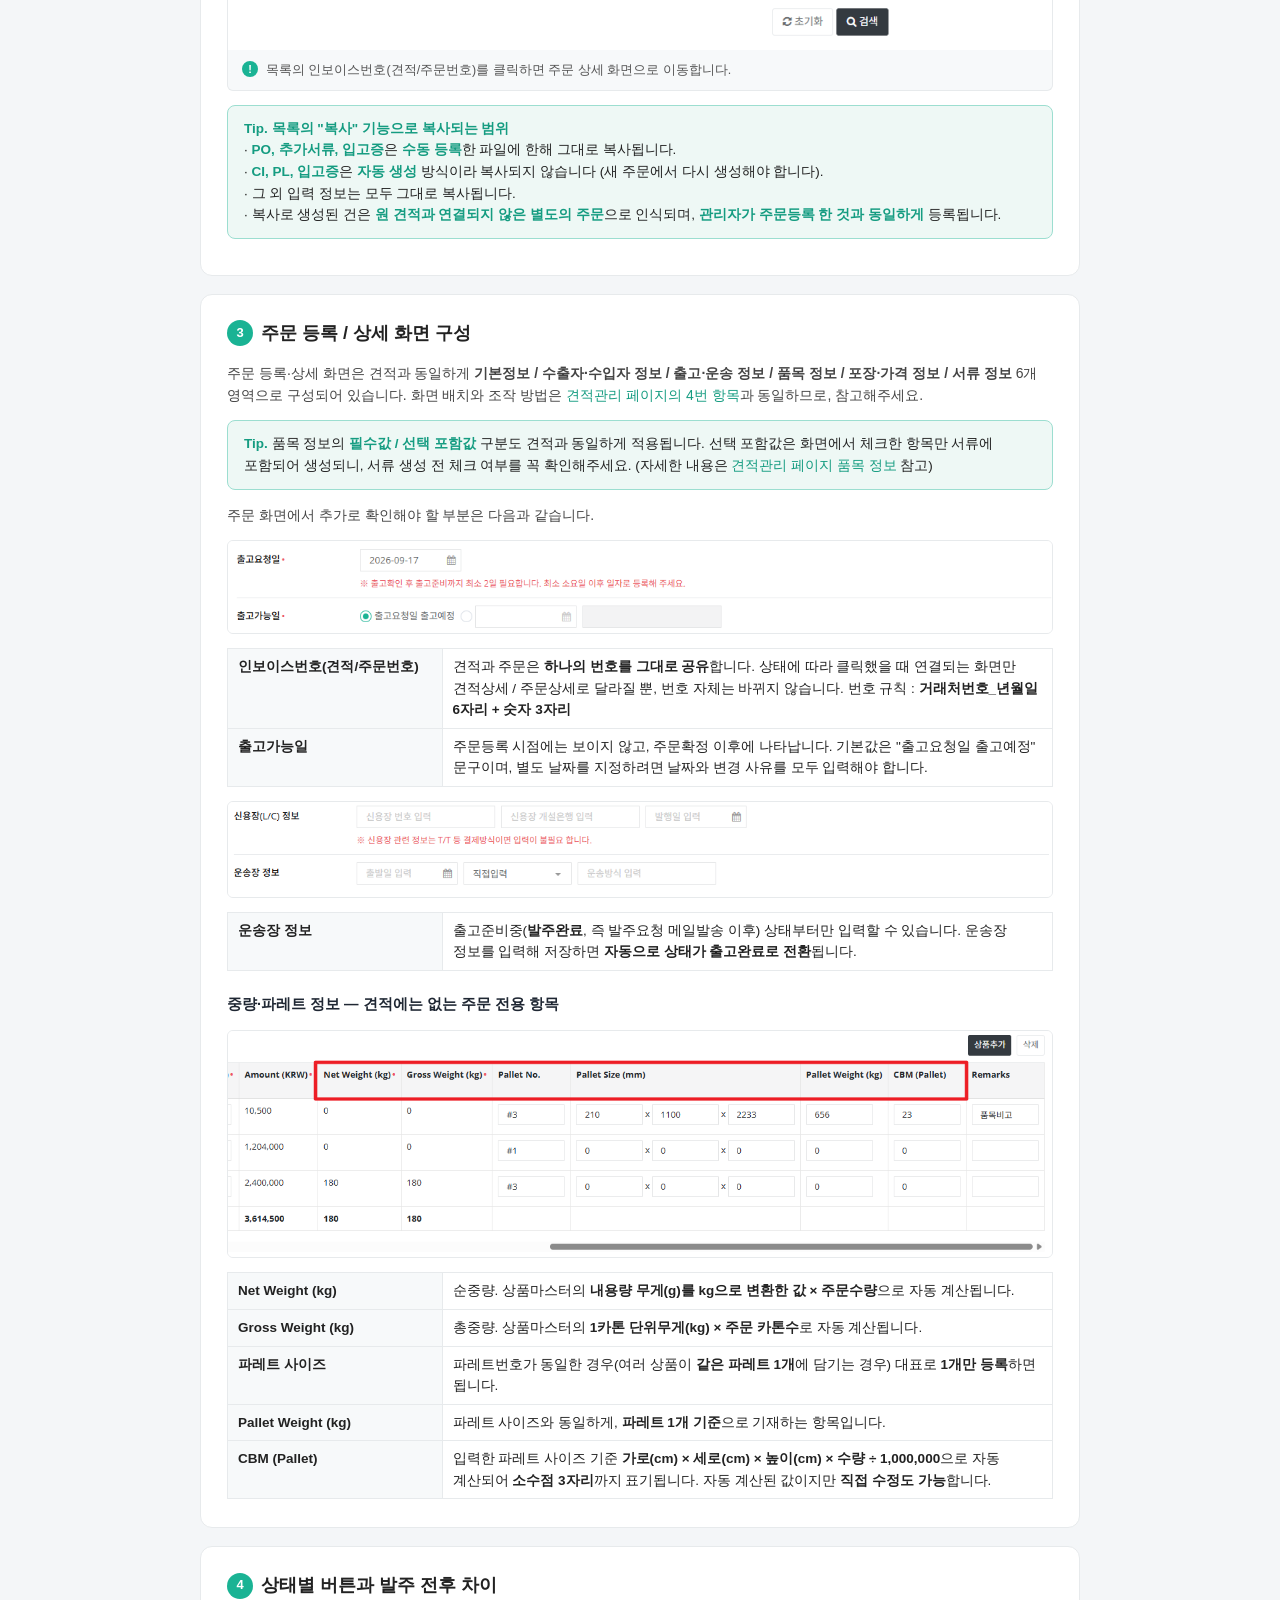
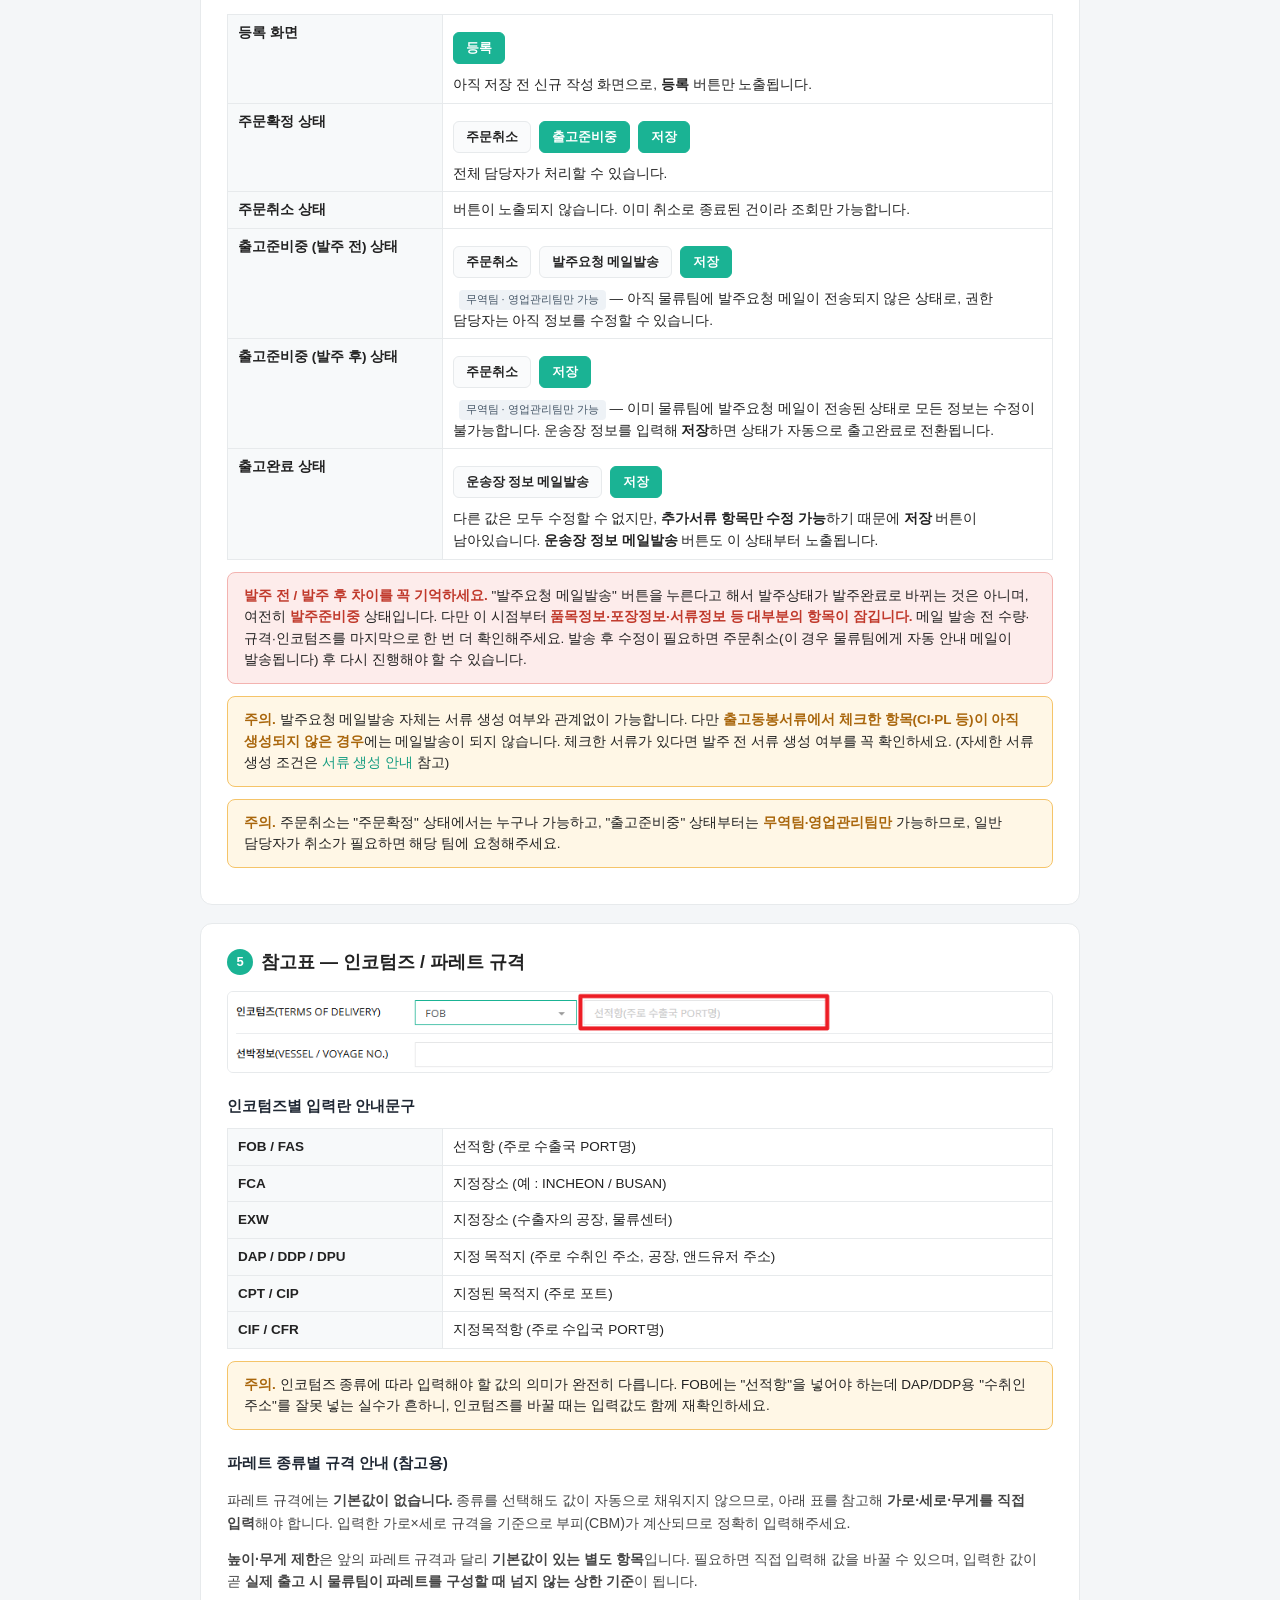
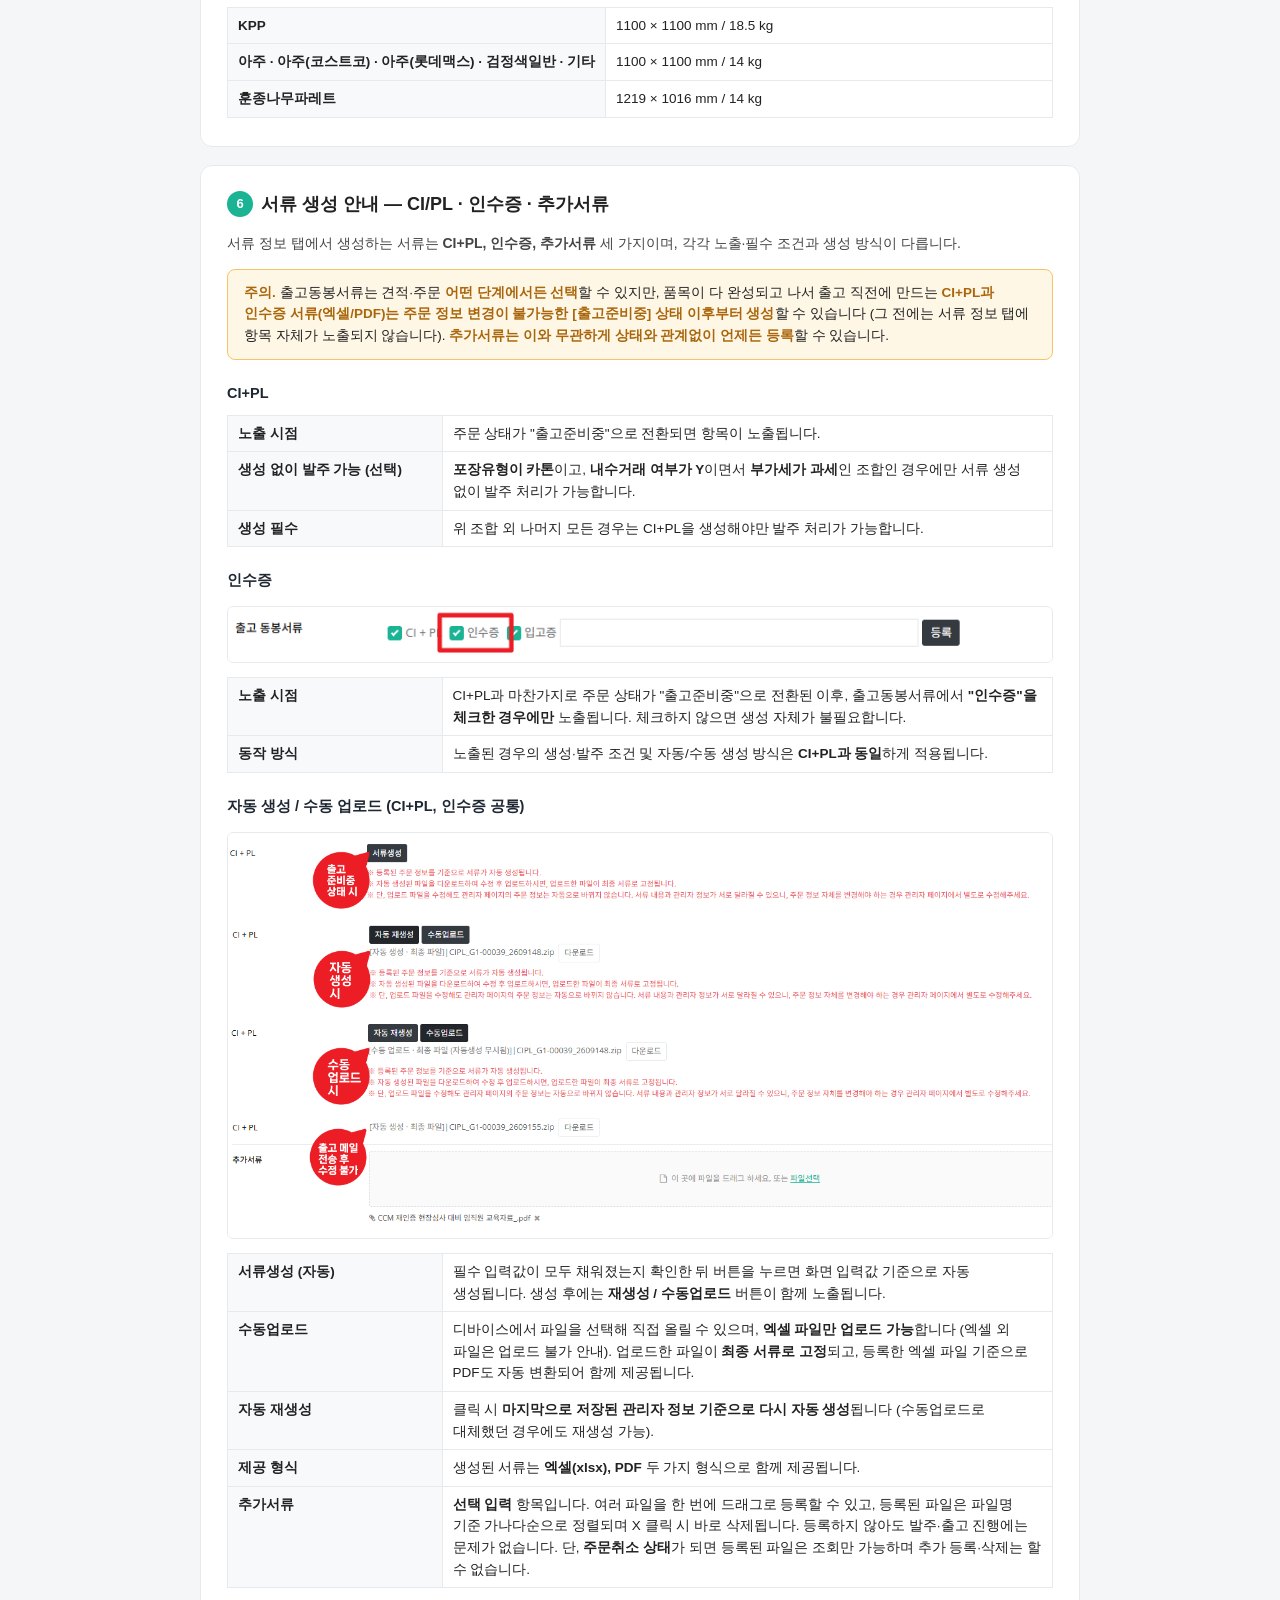
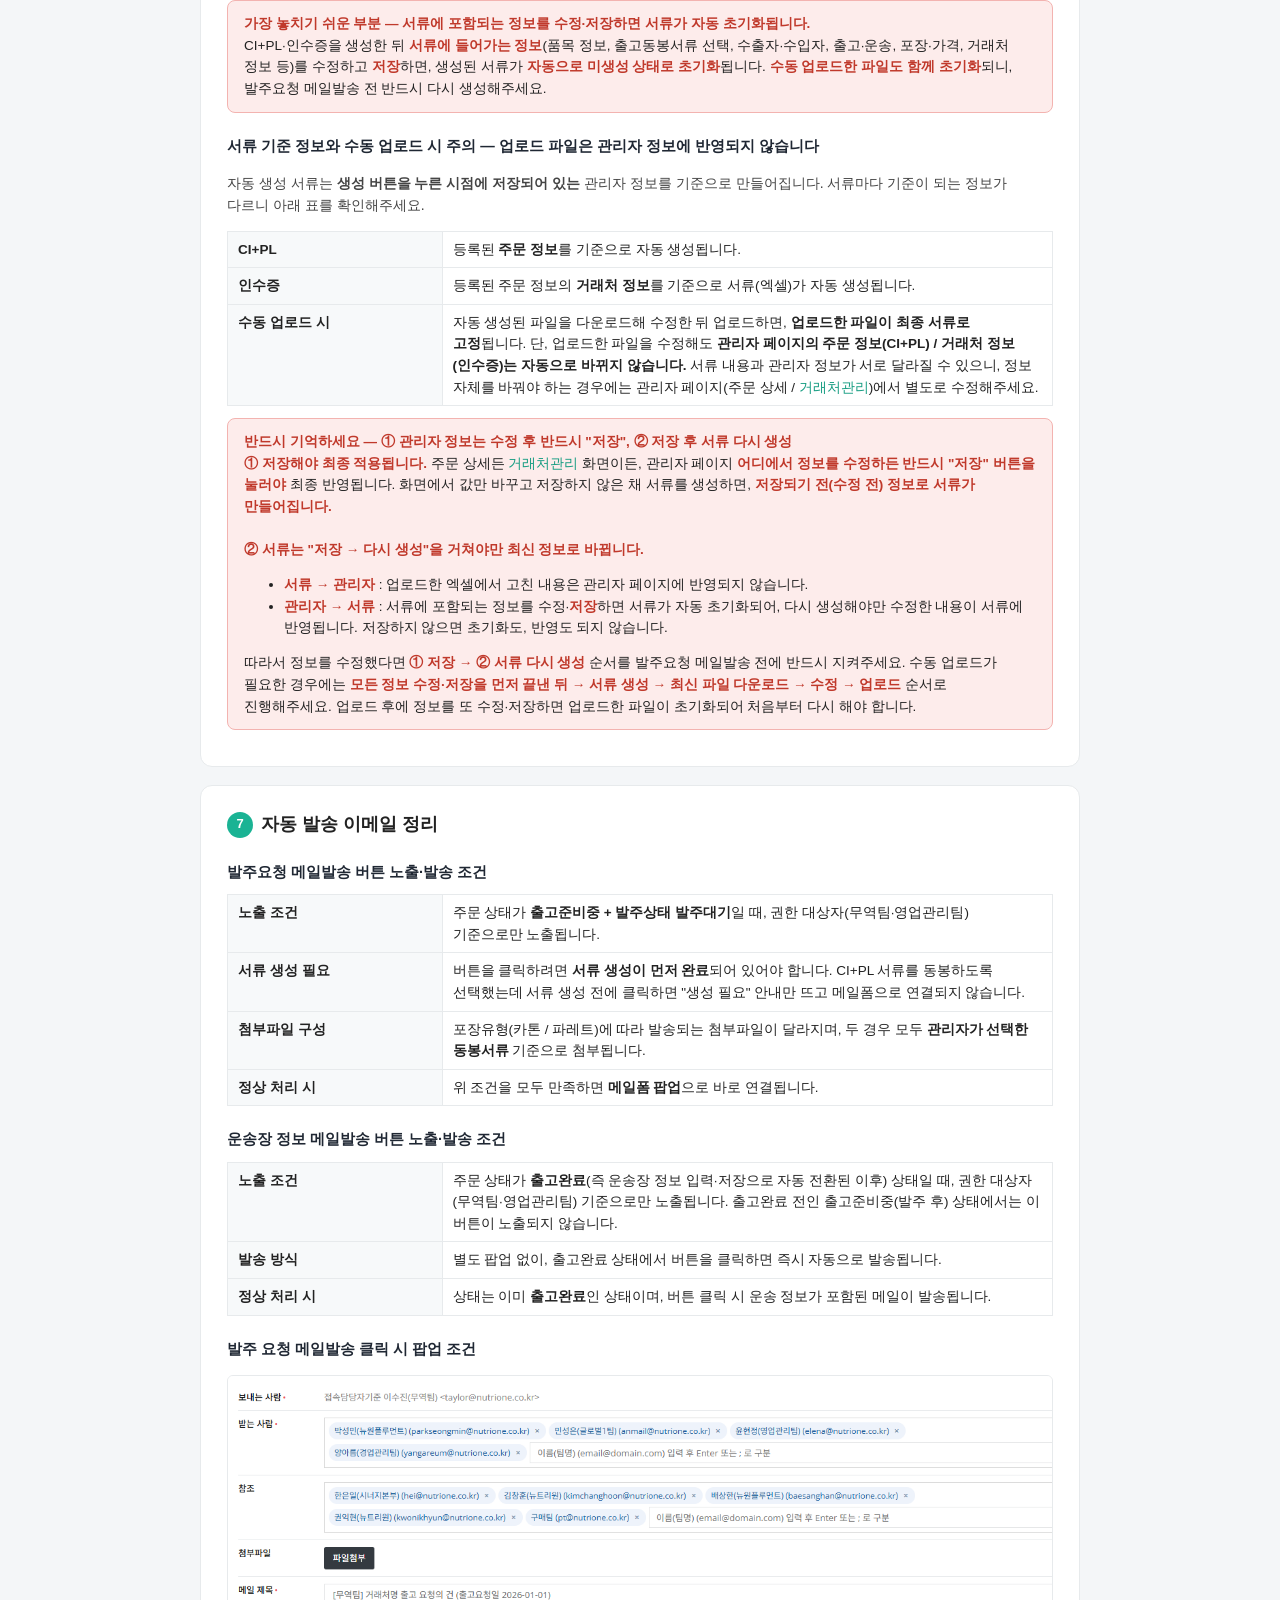
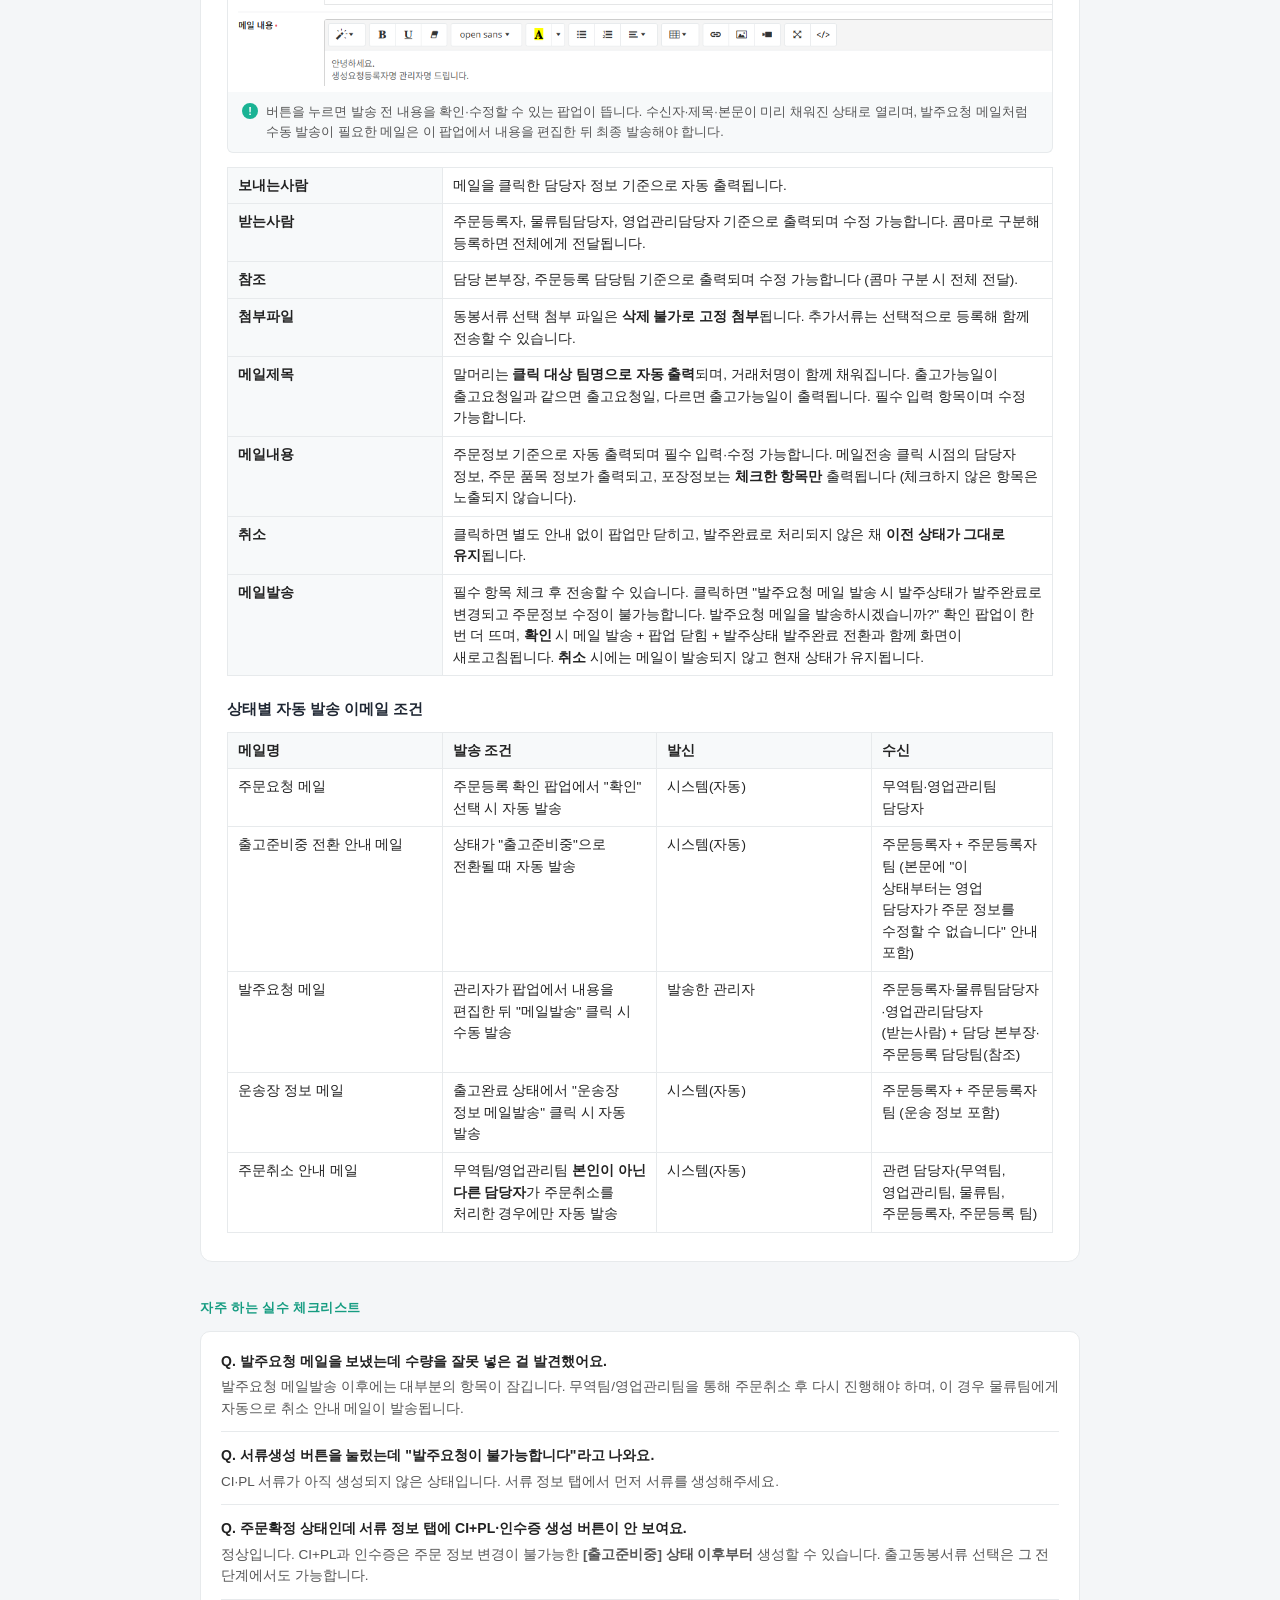
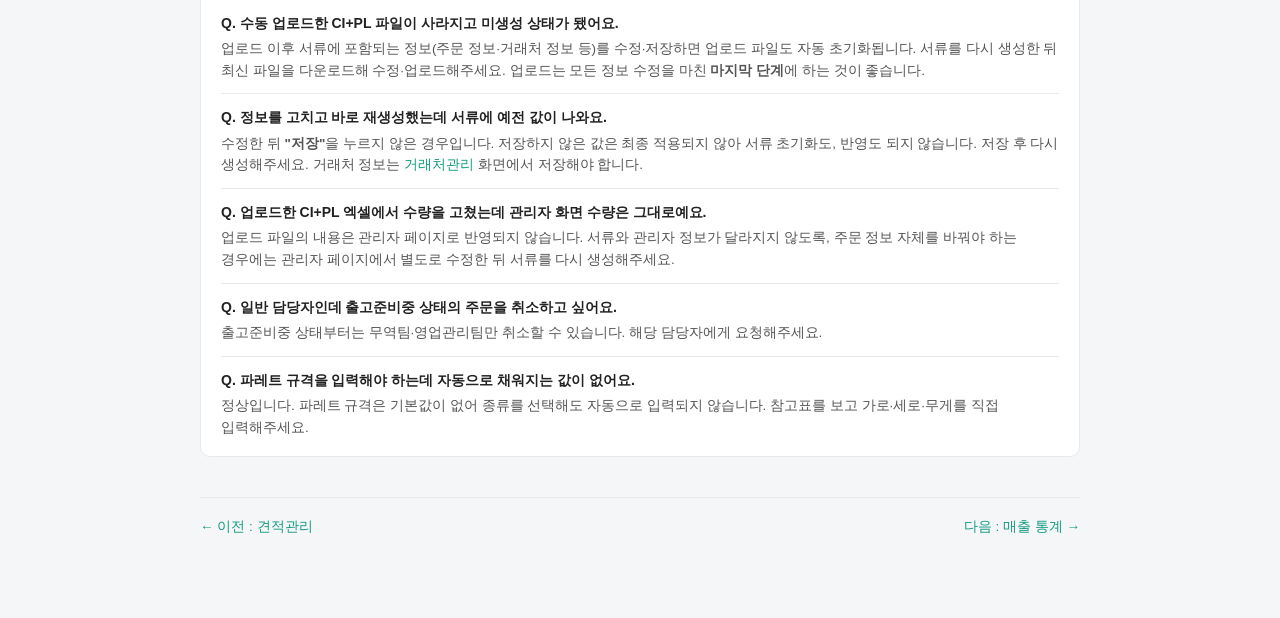
==== commit 73ff6f46: "order.html: 운송장 정보 메일발송 버튼을 출고완료 상태로 수정, 발주요청 메일발송 상태변경/서류조건 문구 정리" ====
--- a/pages/order.html
+++ b/pages/order.html
@@ -147,25 +147,26 @@
           <span class="badge-team">무역팀 · 영업관리팀만 가능</span> — 아직 물류팀에 발주요청 메일이 전송되지 않은 상태로, 권한 담당자는 아직 정보를 수정할 수 있습니다.
         </td></tr>
         <tr><th>출고준비중 (발주 후) 상태</th><td>
-          <div class="btnlist"><span>주문취소</span><span>운송장 정보 메일발송</span><span class="primary">저장</span></div>
+          <div class="btnlist"><span>주문취소</span><span class="primary">저장</span></div>
           <span class="badge-team">무역팀 · 영업관리팀만 가능</span> — 이미 물류팀에 발주요청 메일이 전송된 상태로 모든 정보는 수정이 불가능합니다.
-          운송장 정보 메일발송 클릭 시 상태가 자동으로 출고완료로 전환됩니다.
+          운송장 정보를 입력해 <b>저장</b>하면 상태가 자동으로 출고완료로 전환됩니다.
         </td></tr>
         <tr><th>출고완료 상태</th><td>
-          <div class="btnlist"><span class="primary">저장</span></div>
+          <div class="btnlist"><span>운송장 정보 메일발송</span><span class="primary">저장</span></div>
           다른 값은 모두 수정할 수 없지만, <b>추가서류 항목만 수정 가능</b>하기 때문에 <b>저장</b> 버튼이 남아있습니다.
+          <b>운송장 정보 메일발송</b> 버튼도 이 상태부터 노출됩니다.
         </td></tr>
       </table>
 
       <div class="caution">
-        <b>발주 전 / 발주 후 차이를 꼭 기억하세요.</b> "발주요청 메일발송" 버튼을 누르는 순간 <b>발주상태가 발주완료로 바뀌고
-        품목정보·포장정보·서류정보 등 대부분의 항목이 잠깁니다.</b> 메일 발송 전 수량·규격·인코텀즈를 마지막으로
+        <b>발주 전 / 발주 후 차이를 꼭 기억하세요.</b> "발주요청 메일발송" 버튼을 누른다고 해서 발주상태가 발주완료로 바뀌는 것은 아니며,
+        여전히 <b>발주준비중</b> 상태입니다. 다만 이 시점부터 <b>품목정보·포장정보·서류정보 등 대부분의 항목이 잠깁니다.</b> 메일 발송 전 수량·규격·인코텀즈를 마지막으로
         한 번 더 확인해주세요. 발송 후 수정이 필요하면 주문취소(이 경우 물류팀에게 자동 안내 메일이 발송됩니다) 후
         다시 진행해야 할 수 있습니다.
       </div>
       <div class="warn">
-        <b>주의.</b> CI·PL 서류를 먼저 "서류생성" 하지 않으면 발주요청 메일발송이 되지 않습니다. 단, <b>포장유형이 카톤 + 내수거래 여부 Y + 부가세 과세</b> 조합인 경우만
-        예외로 서류 생성 없이 발주 처리가 가능합니다. 이 조합에 해당하지 않는다면, 발주 전 서류 생성 여부를 꼭 확인하세요. (자세한 서류 생성 조건은
+        <b>주의.</b> 발주요청 메일발송 자체는 서류 생성 여부와 관계없이 가능합니다. 다만 <b>출고동봉서류에서 체크한 항목(CI·PL 등)이 아직 생성되지 않은 경우</b>에는
+        메일발송이 되지 않습니다. 체크한 서류가 있다면 발주 전 서류 생성 여부를 꼭 확인하세요. (자세한 서류 생성 조건은
         <a href="#doc-gen">서류 생성 안내</a> 참고)
       </div>
       <div class="warn">
@@ -279,6 +280,14 @@
         <tr><th>정상 처리 시</th><td>위 조건을 모두 만족하면 <b>메일폼 팝업</b>으로 바로 연결됩니다.</td></tr>
       </table>
 
+      <h4>운송장 정보 메일발송 버튼 노출·발송 조건</h4>
+      <table>
+        <tr><th>노출 조건</th><td>주문 상태가 <b>출고완료</b>(즉 운송장 정보 입력·저장으로 자동 전환된 이후) 상태일 때, 권한 대상자(무역팀·영업관리팀) 기준으로만 노출됩니다.
+          출고완료 전인 출고준비중(발주 후) 상태에서는 이 버튼이 노출되지 않습니다.</td></tr>
+        <tr><th>발송 방식</th><td>별도 팝업 없이, 출고완료 상태에서 버튼을 클릭하면 즉시 자동으로 발송됩니다.</td></tr>
+        <tr><th>정상 처리 시</th><td>상태는 이미 <b>출고완료</b>인 상태이며, 버튼 클릭 시 운송 정보가 포함된 메일이 발송됩니다.</td></tr>
+      </table>
+
       <h4>발주 요청 메일발송 클릭 시 팝업 조건</h4>
       <div class="shot">
         <img class="has-cap" src="../assets/img/order_email_popup.png" alt="발주 요청 메일발송 클릭 시 팝업 화면">
@@ -305,7 +314,7 @@
         <tr><td>주문요청 메일</td><td>주문등록 확인 팝업에서 "확인" 선택 시 자동 발송</td><td>시스템(자동)</td><td>무역팀·영업관리팀 담당자</td></tr>
         <tr><td>출고준비중 전환 안내 메일</td><td>상태가 "출고준비중"으로 전환될 때 자동 발송</td><td>시스템(자동)</td><td>주문등록자 + 주문등록자 팀 (본문에 "이 상태부터는 영업 담당자가 주문 정보를 수정할 수 없습니다" 안내 포함)</td></tr>
         <tr><td>발주요청 메일</td><td>관리자가 팝업에서 내용을 편집한 뒤 "메일발송" 클릭 시 수동 발송</td><td>발송한 관리자</td><td>주문등록자·물류팀담당자·영업관리담당자(받는사람) + 담당 본부장·주문등록 담당팀(참조)</td></tr>
-        <tr><td>운송장 정보 메일 (→ 출고완료)</td><td>운송장 정보 입력 후 "운송장 정보 메일발송" 클릭 시 자동 발송</td><td>시스템(자동)</td><td>주문등록자 + 주문등록자 팀 (운송 정보 포함)</td></tr>
+        <tr><td>운송장 정보 메일</td><td>출고완료 상태에서 "운송장 정보 메일발송" 클릭 시 자동 발송</td><td>시스템(자동)</td><td>주문등록자 + 주문등록자 팀 (운송 정보 포함)</td></tr>
         <tr><td>주문취소 안내 메일</td><td>무역팀/영업관리팀 <b>본인이 아닌 다른 담당자</b>가 주문취소를 처리한 경우에만 자동 발송</td><td>시스템(자동)</td><td>관련 담당자(무역팀, 영업관리팀, 물류팀, 주문등록자, 주문등록 팀)</td></tr>
       </table>
     </div>
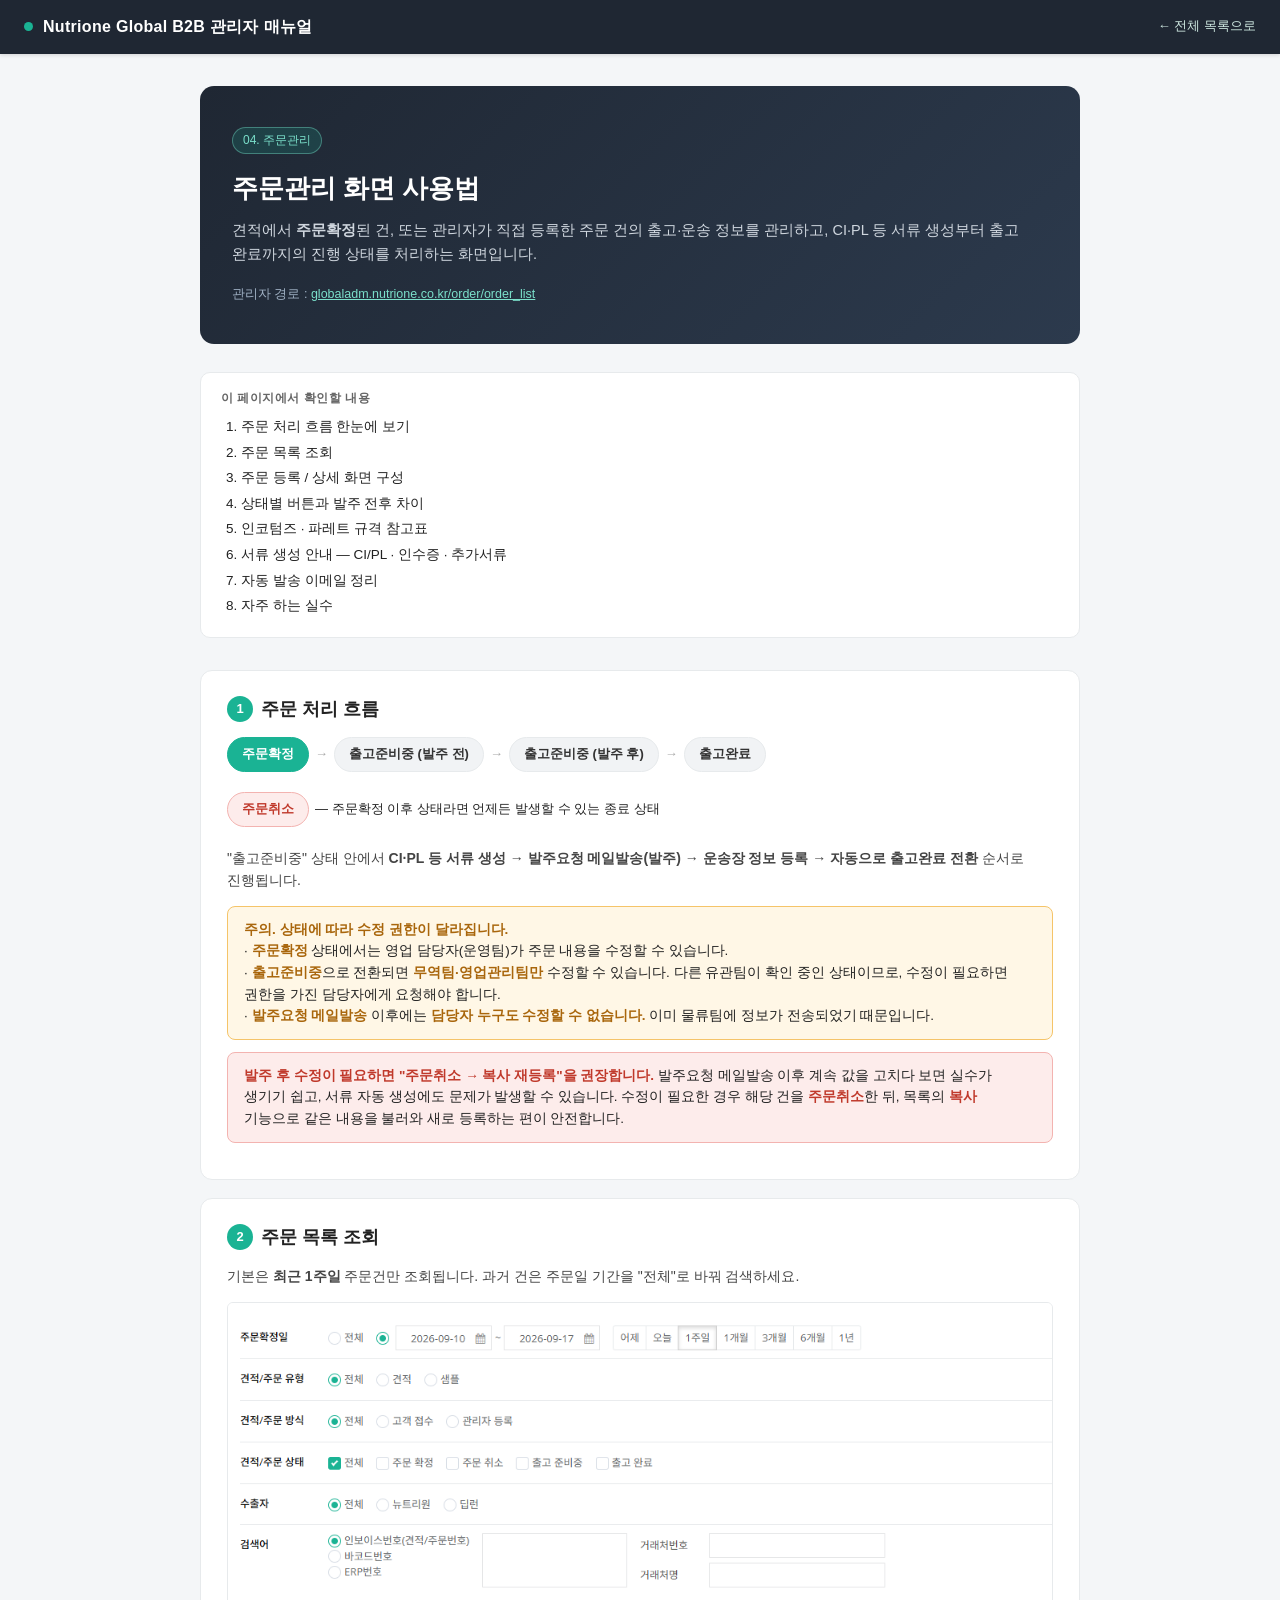
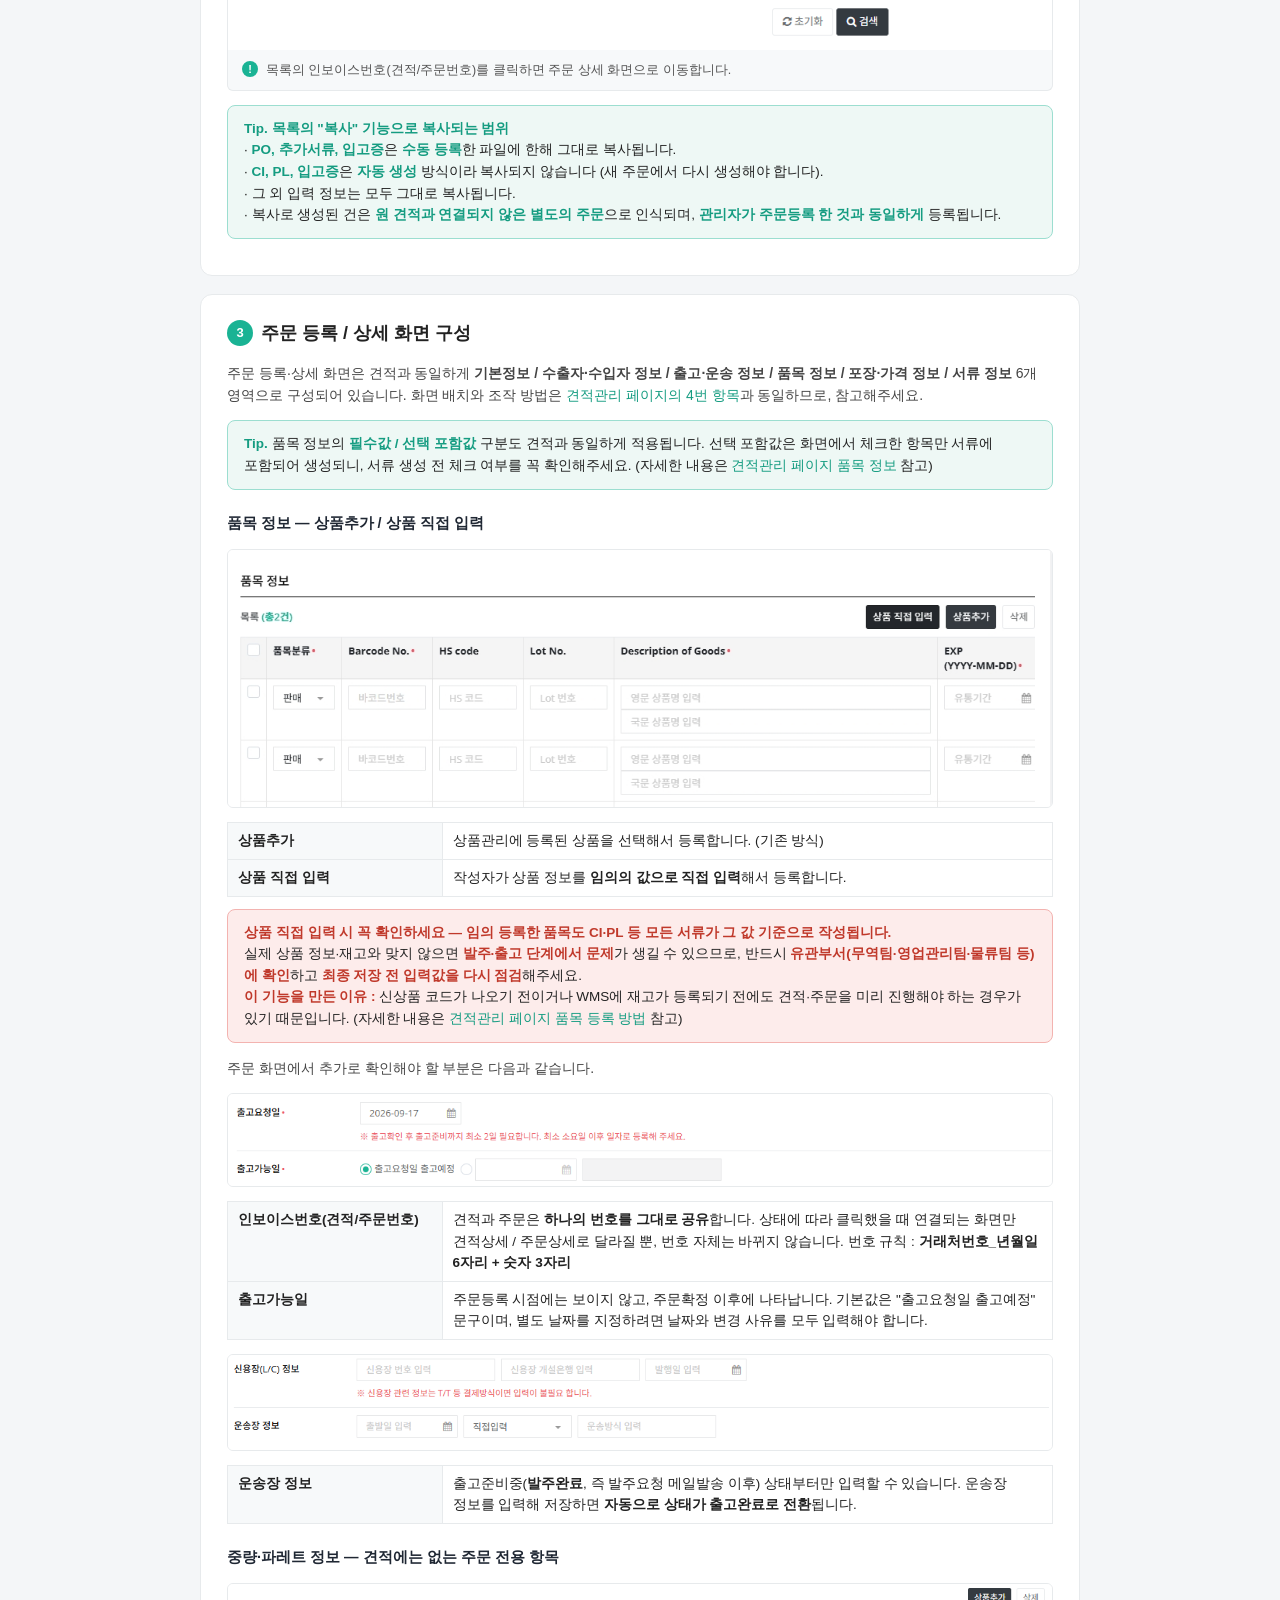
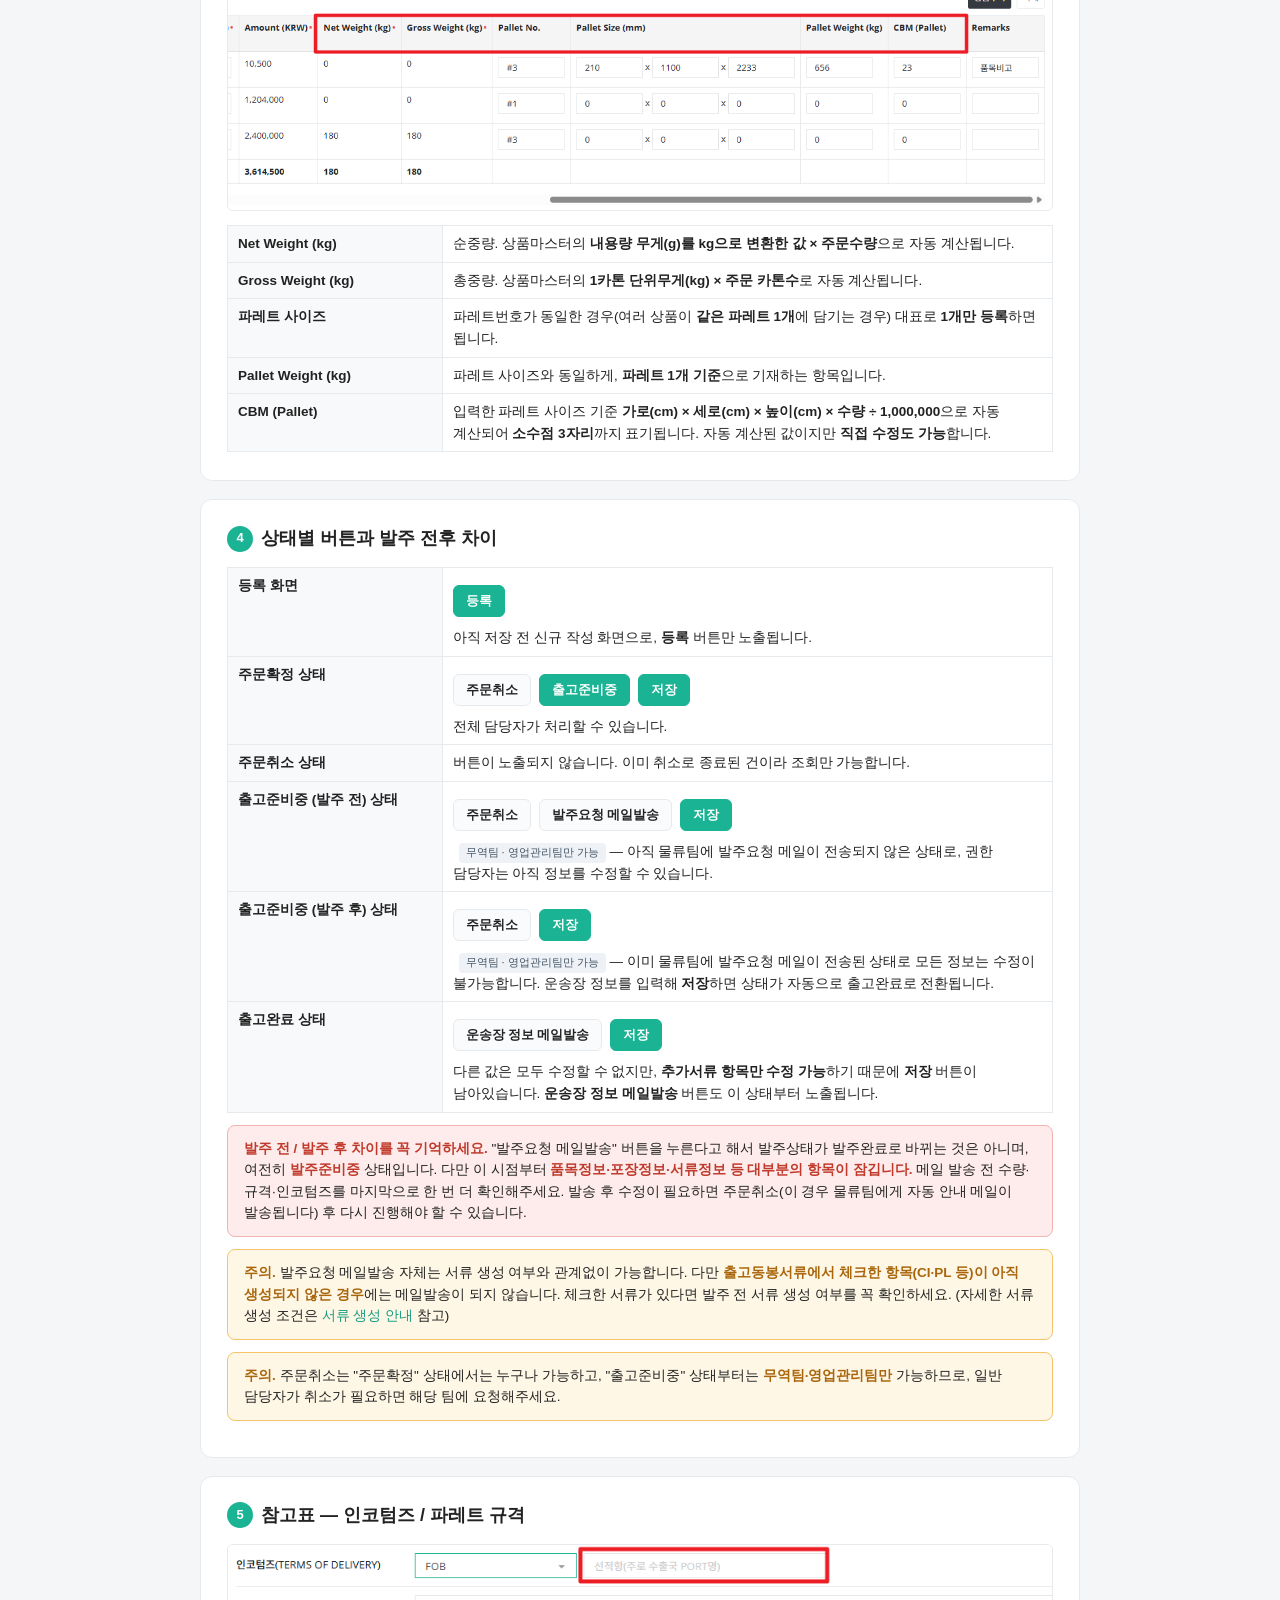
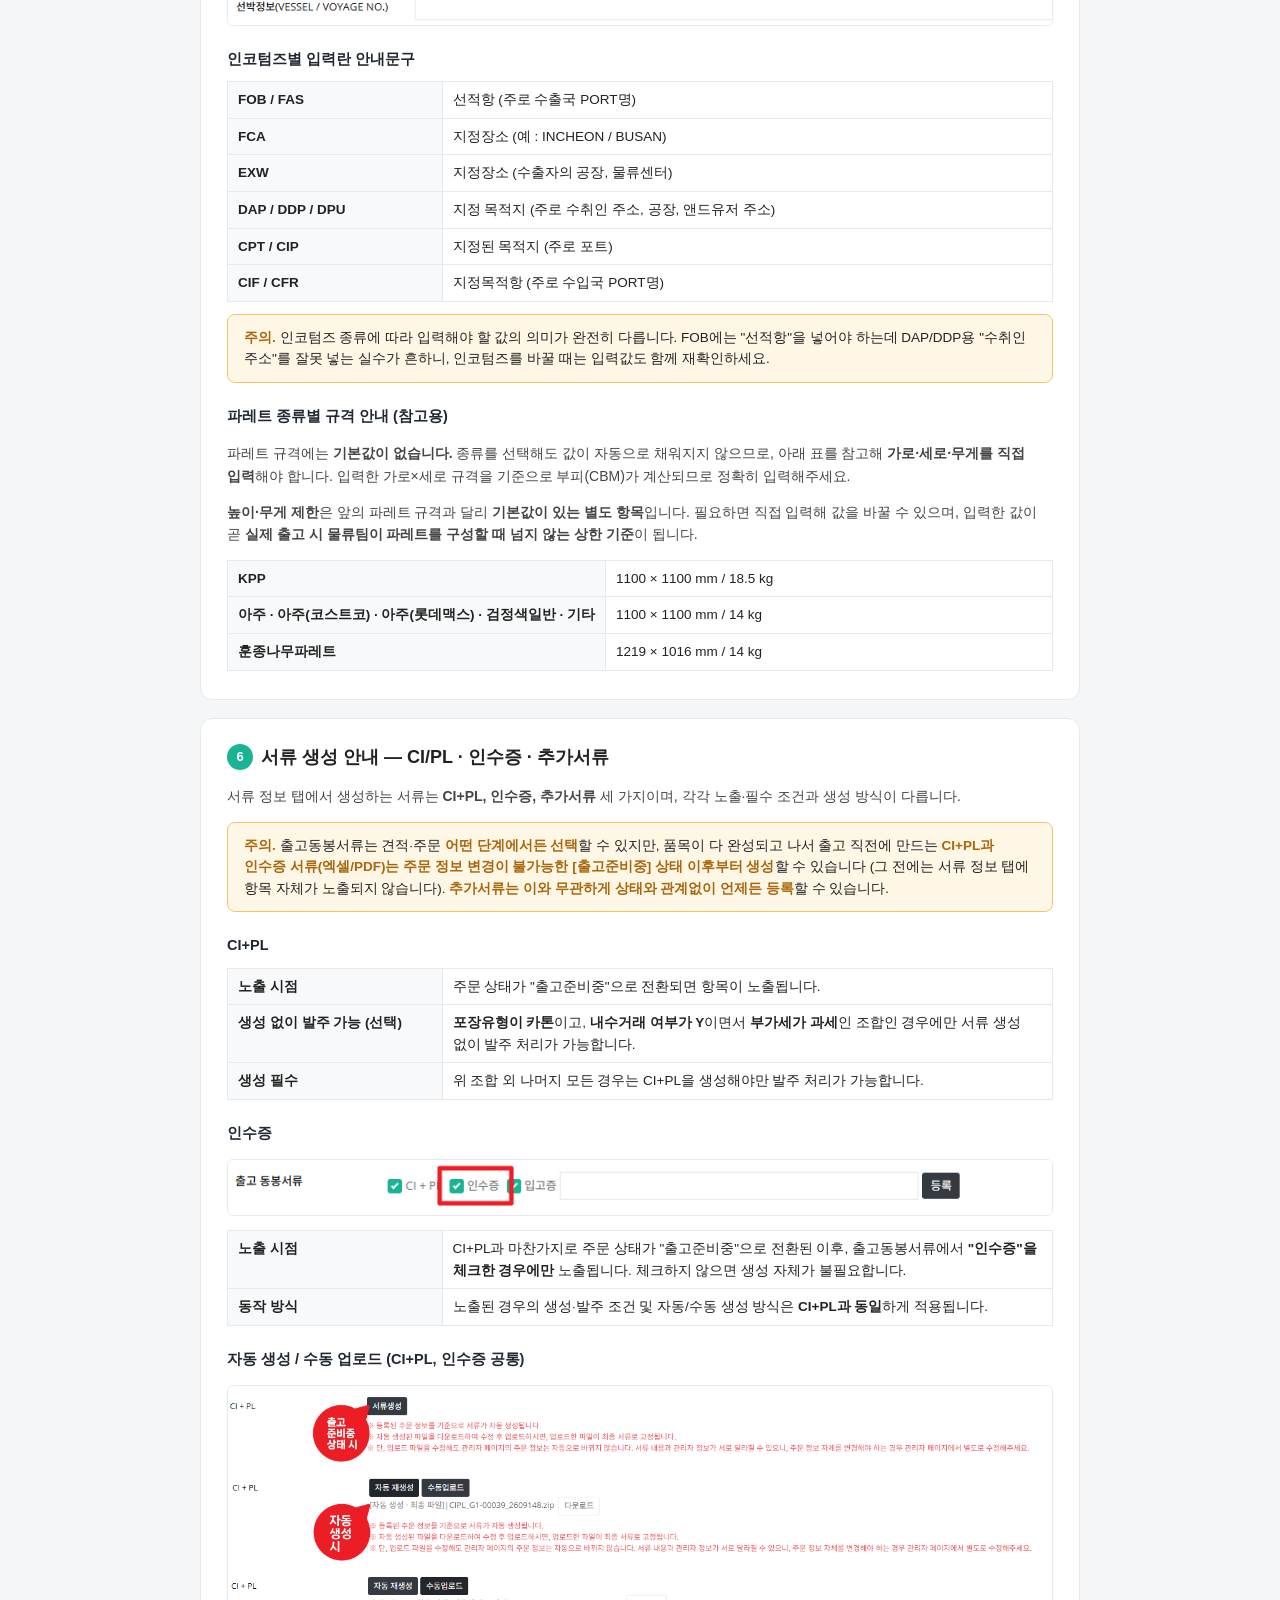
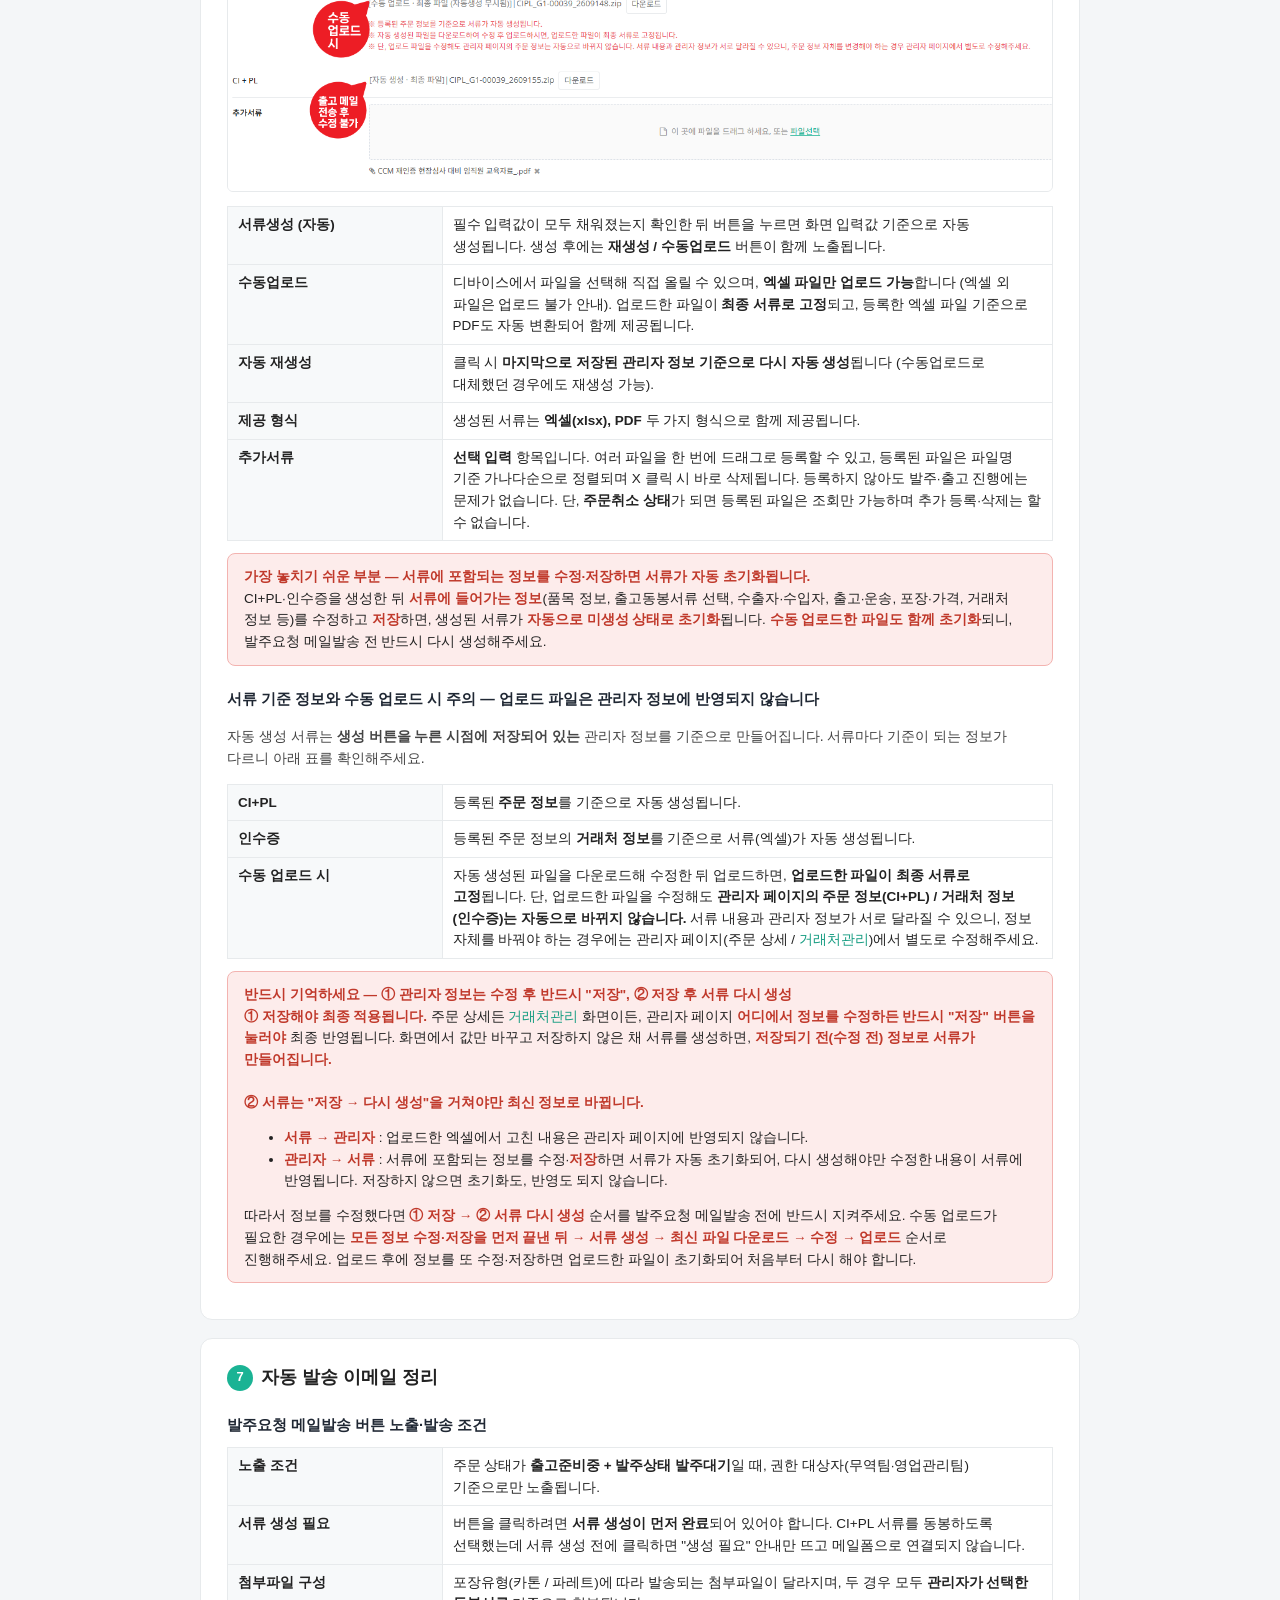
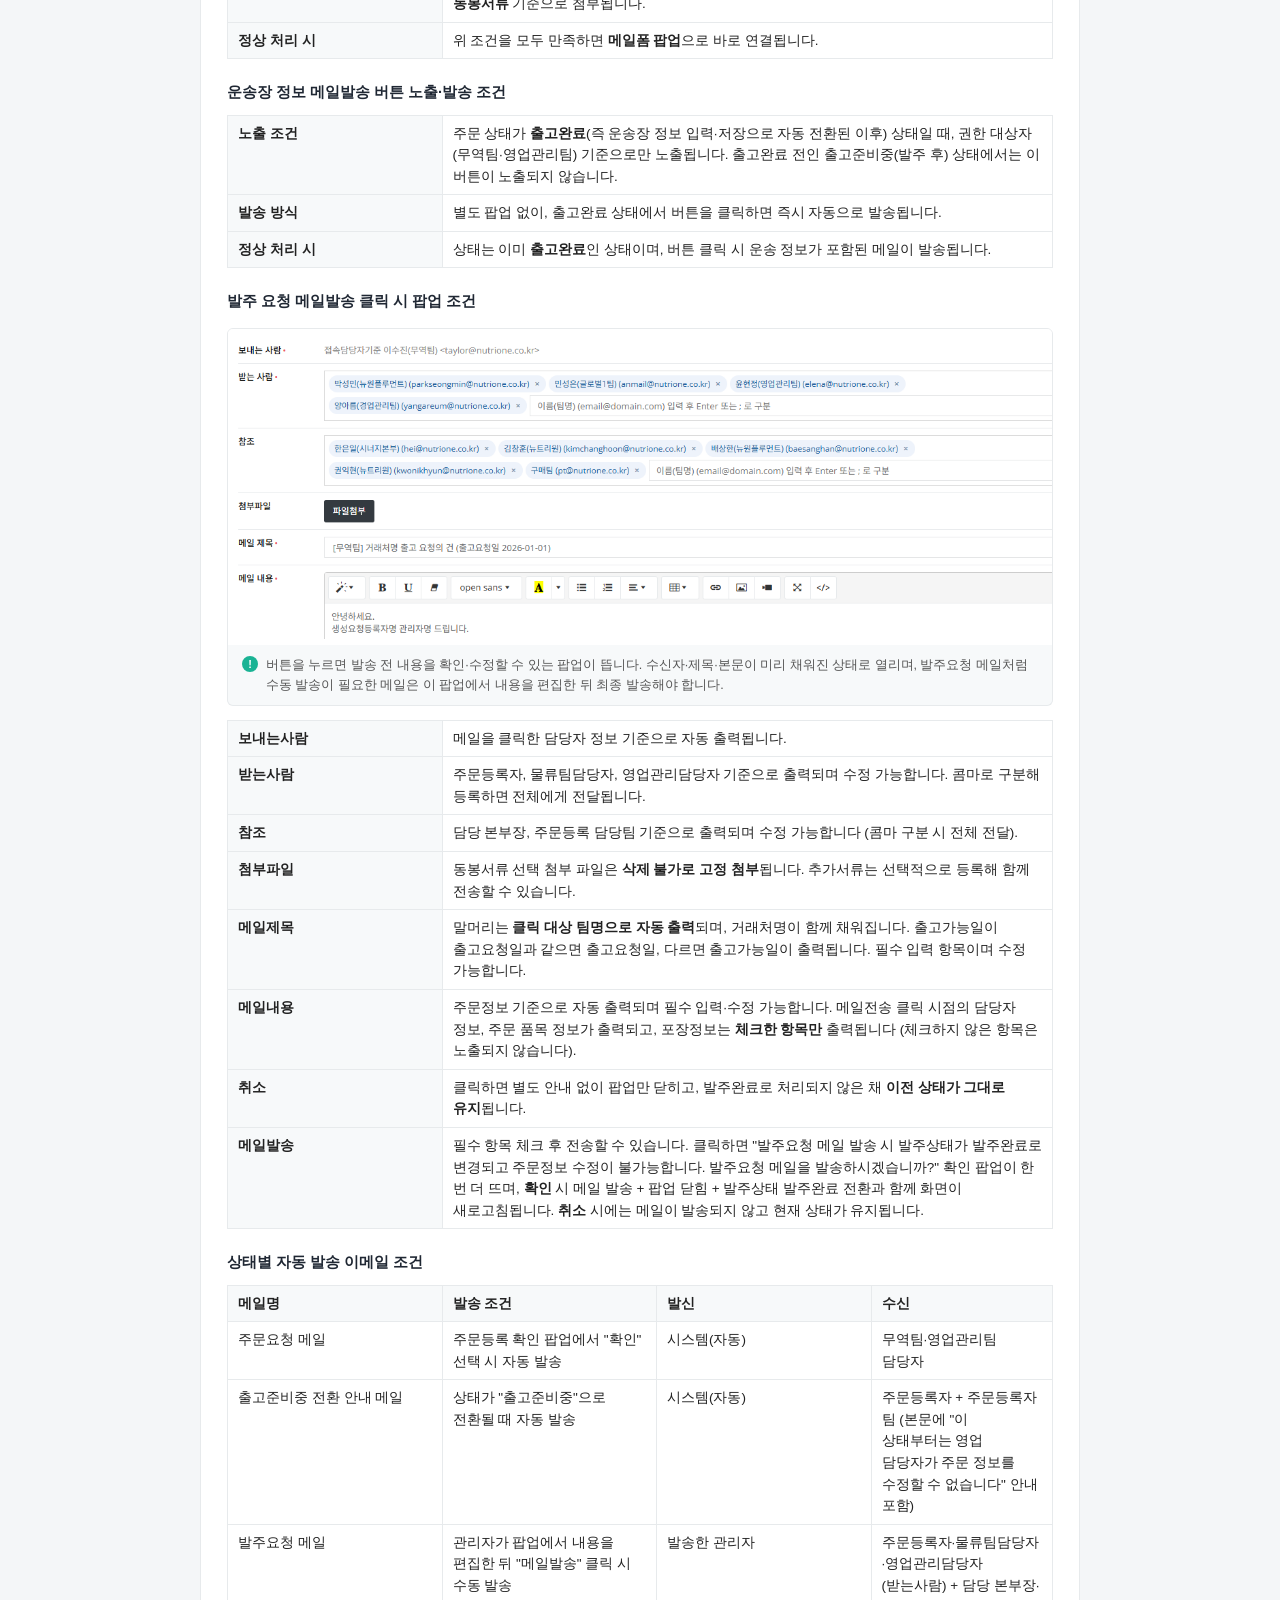
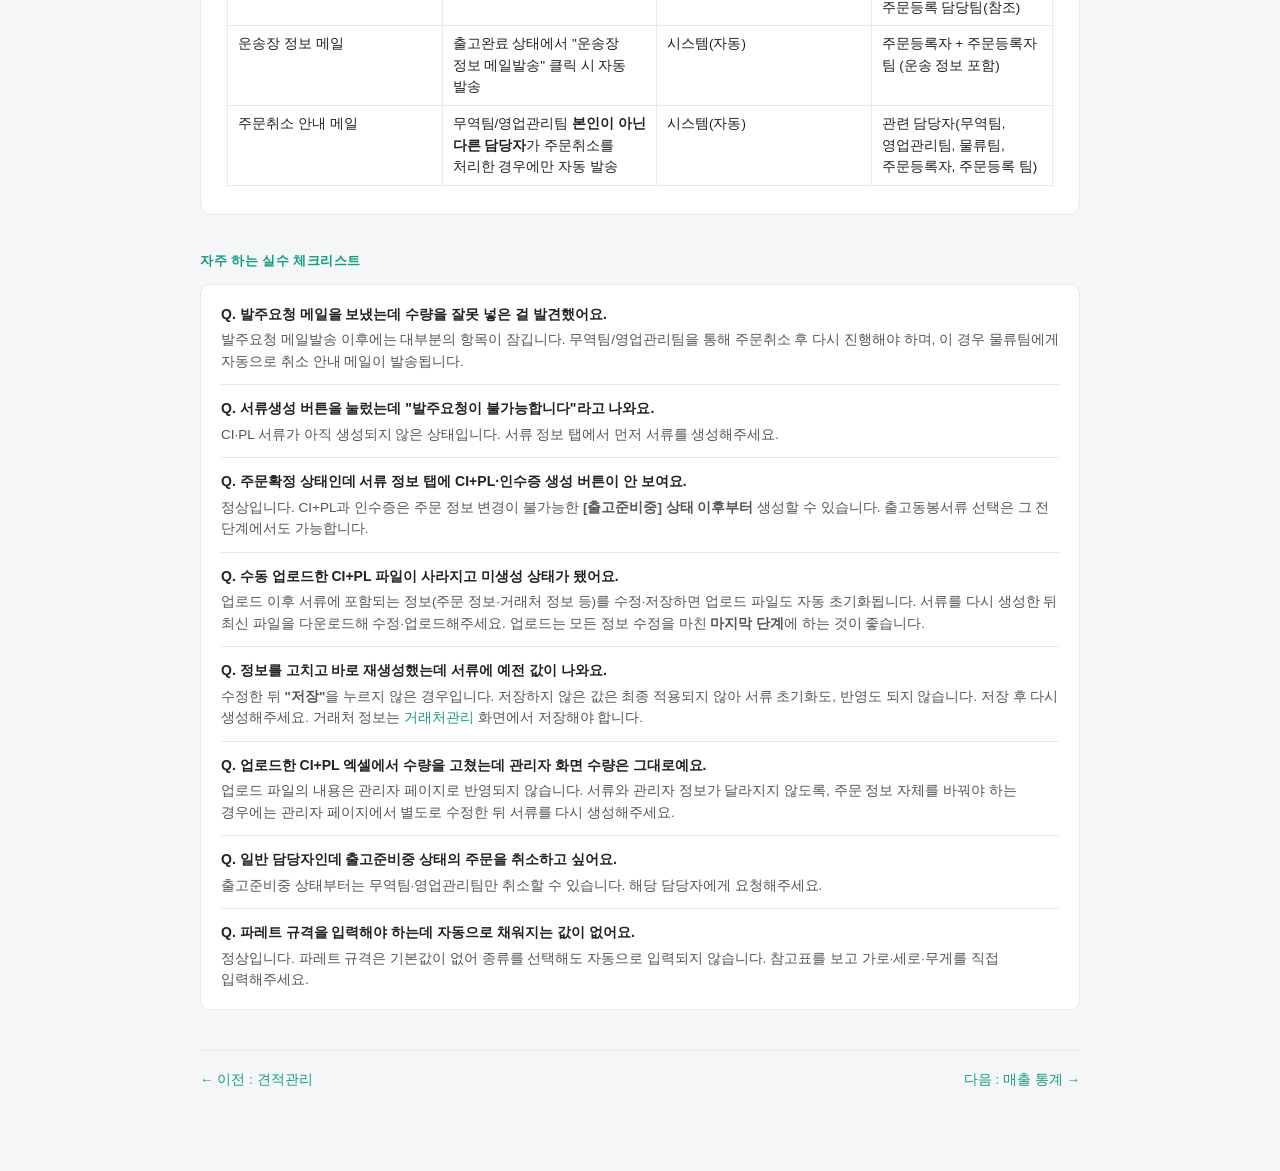
==== commit 07c097da: "견적/주문 품목 등록: 상품추가·상품 직접 입력 기능 안내 추가 Co-Authored-By: Claude Sonnet 5.5 <noreply@anthropic.com>" ====
--- a/pages/order.html
+++ b/pages/order.html
@@ -99,6 +99,19 @@
         <b>Tip.</b> 품목 정보의 <b>필수값 / 선택 포함값</b> 구분도 견적과 동일하게 적용됩니다. 선택 포함값은 화면에서 체크한 항목만
         서류에 포함되어 생성되니, 서류 생성 전 체크 여부를 꼭 확인해주세요. (자세한 내용은 <a href="quote.html">견적관리 페이지 품목 정보</a> 참고)
       </div>
+      <h4>품목 정보 — 상품추가 / 상품 직접 입력</h4>
+      <div class="shot"><img src="../assets/img/item_add_buttons.jpg" alt="품목 정보 - 상품 직접 입력 / 상품추가 버튼"></div>
+      <table>
+        <tr><th>상품추가</th><td>상품관리에 등록된 상품을 선택해서 등록합니다. (기존 방식)</td></tr>
+        <tr><th>상품 직접 입력</th><td>작성자가 상품 정보를 <b>임의의 값으로 직접 입력</b>해서 등록합니다.</td></tr>
+      </table>
+      <div class="caution">
+        <b>상품 직접 입력 시 꼭 확인하세요 — 임의 등록한 품목도 CI·PL 등 모든 서류가 그 값 기준으로 작성됩니다.</b><br>
+        실제 상품 정보·재고와 맞지 않으면 <b>발주·출고 단계에서 문제</b>가 생길 수 있으므로, 반드시 <b>유관부서(무역팀·영업관리팀·물류팀 등)에 확인</b>하고
+        <b>최종 저장 전 입력값을 다시 점검</b>해주세요.<br>
+        <b>이 기능을 만든 이유 :</b> 신상품 코드가 나오기 전이거나 WMS에 재고가 등록되기 전에도 견적·주문을 미리 진행해야 하는 경우가 있기 때문입니다.
+        (자세한 내용은 <a href="quote.html">견적관리 페이지 품목 등록 방법</a> 참고)
+      </div>
       <p>주문 화면에서 추가로 확인해야 할 부분은 다음과 같습니다.</p>
 
       <div class="shot"><img src="../assets/img/order_detail_basic.png" alt="주문 상세 - 주문번호/인보이스번호, 출고가능일 강조"></div>
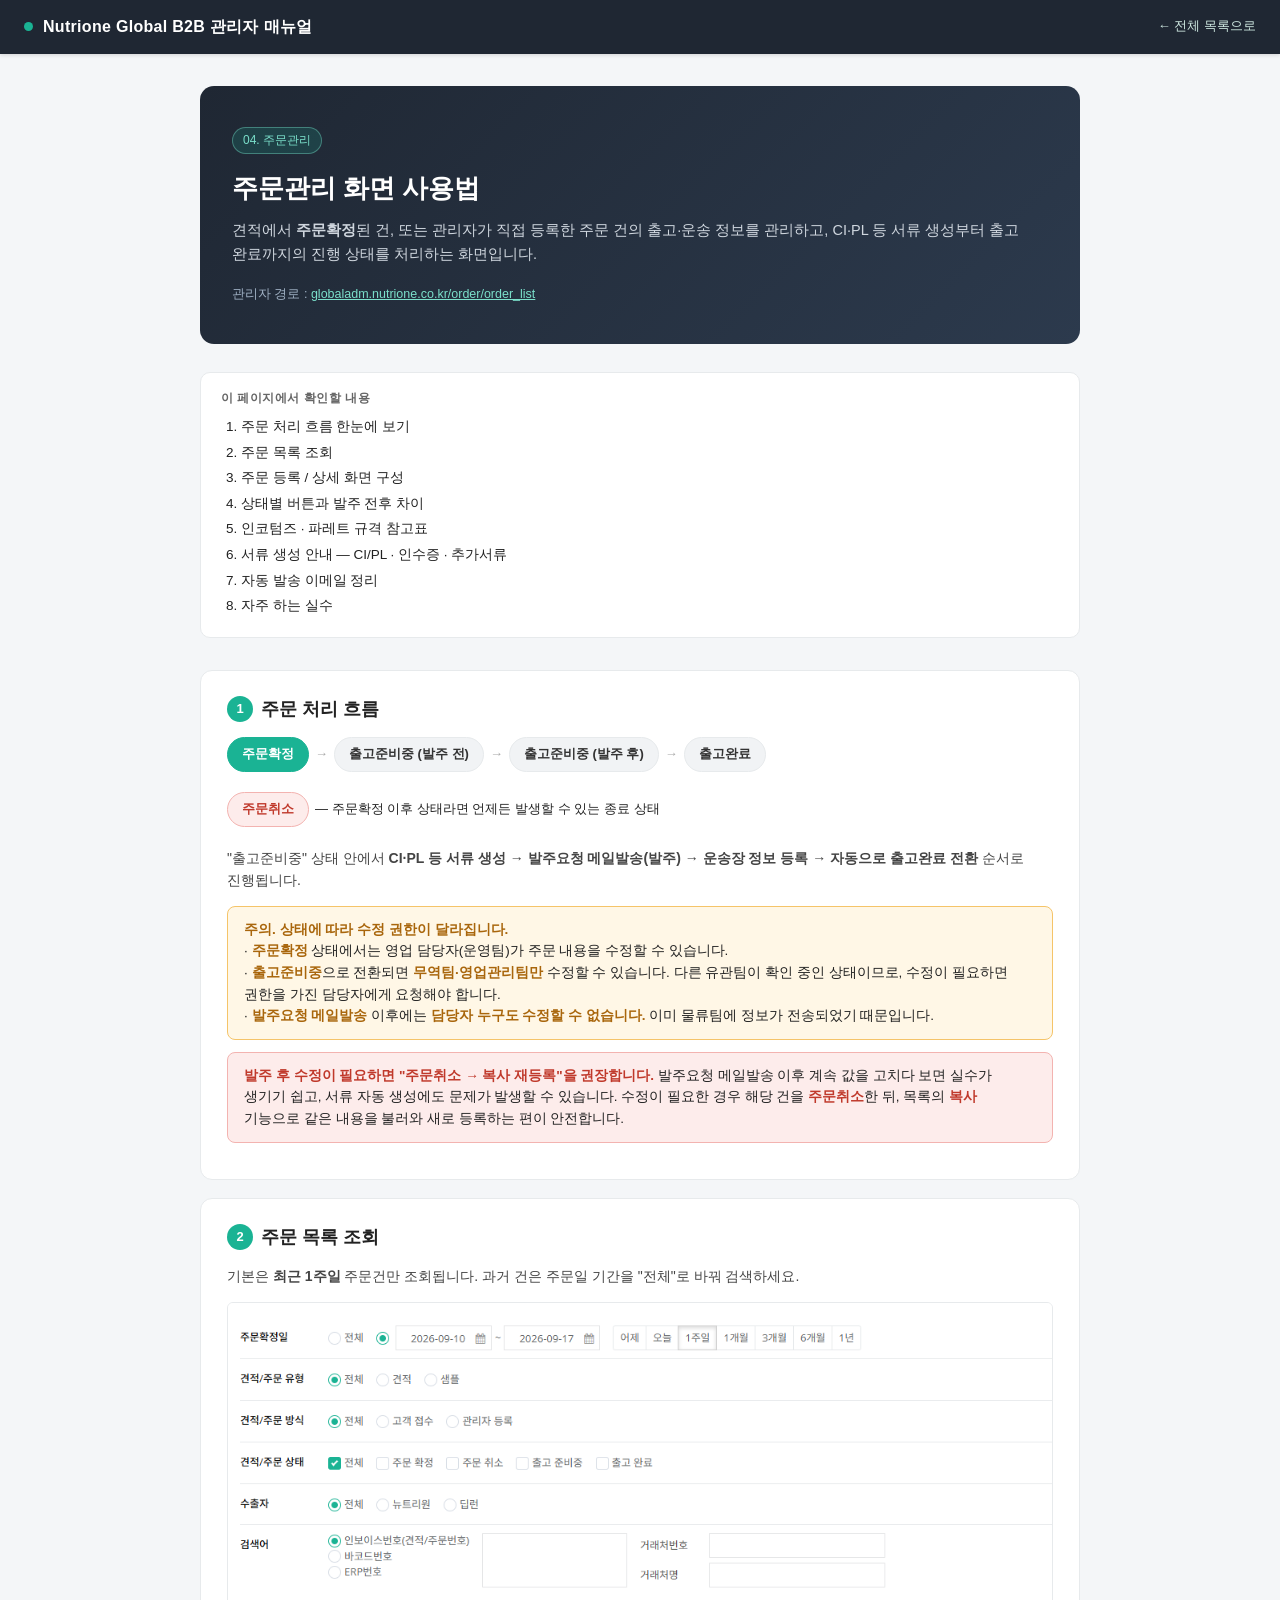
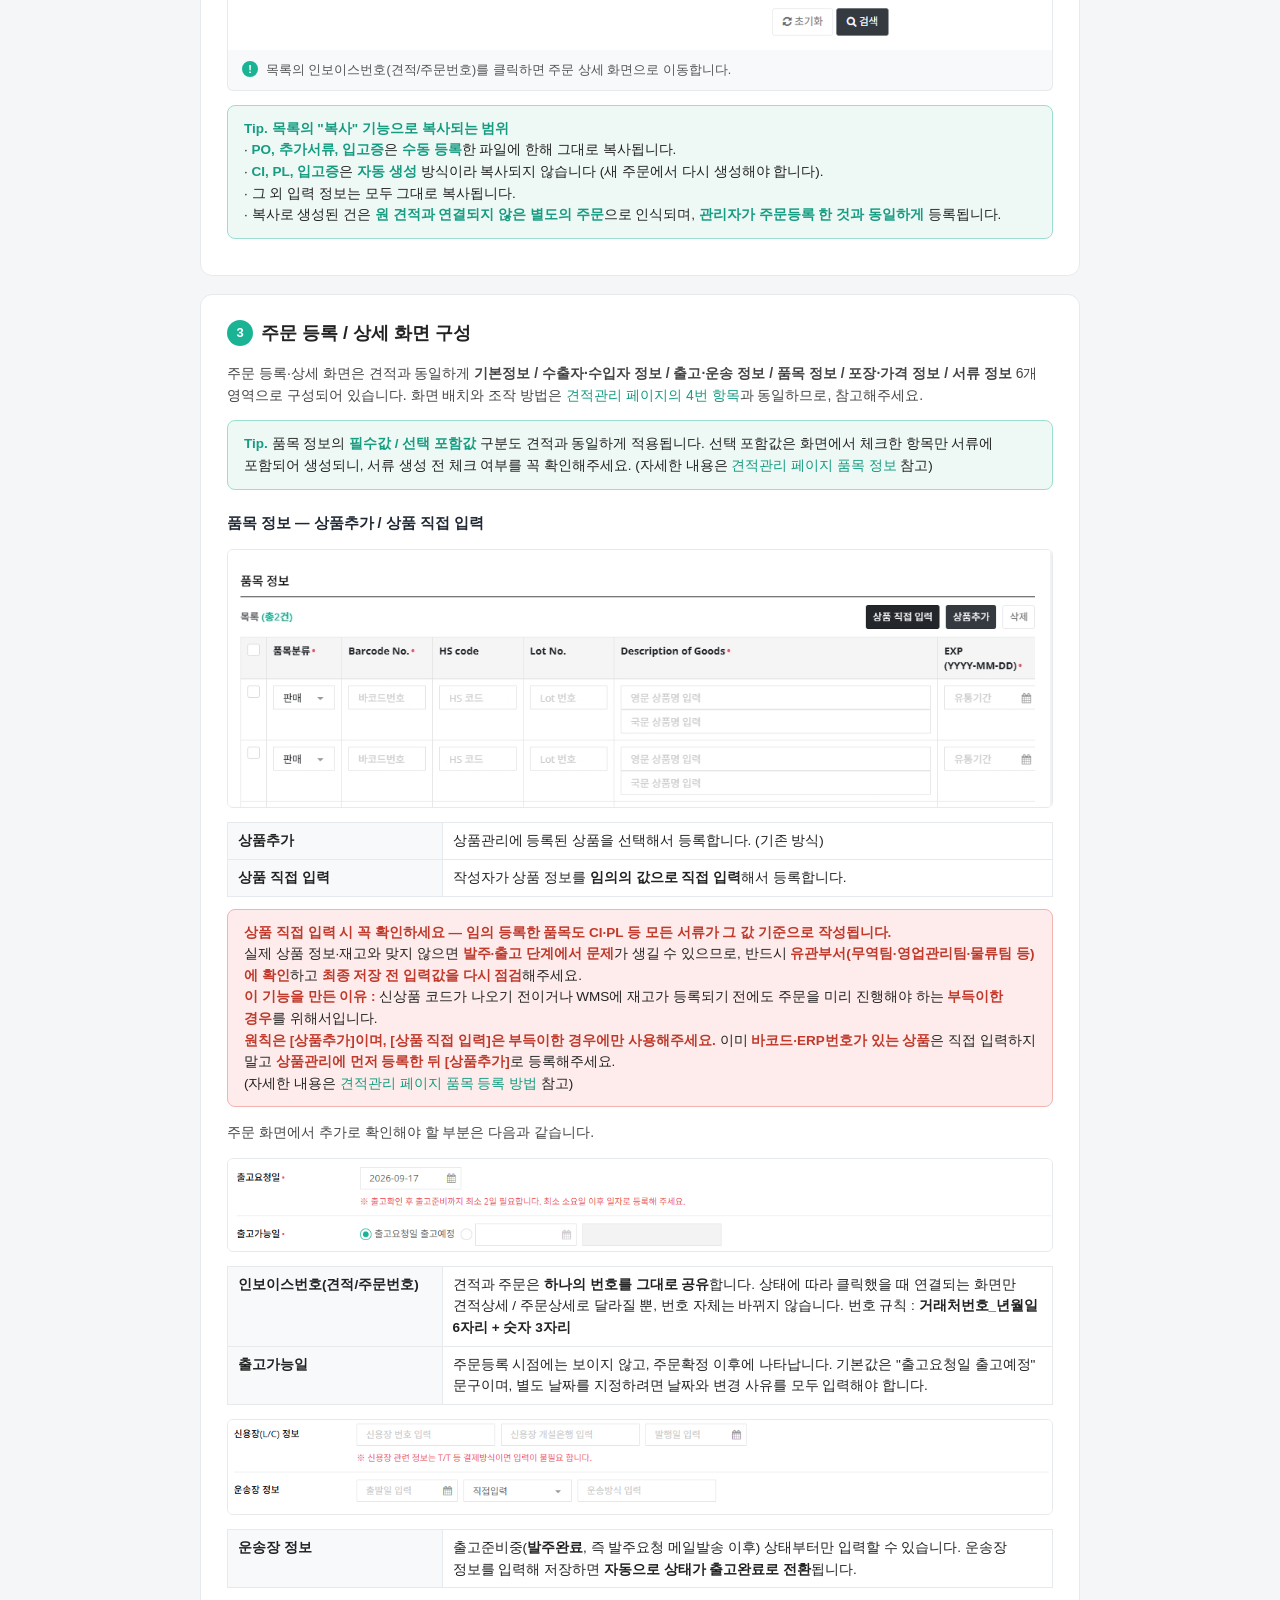
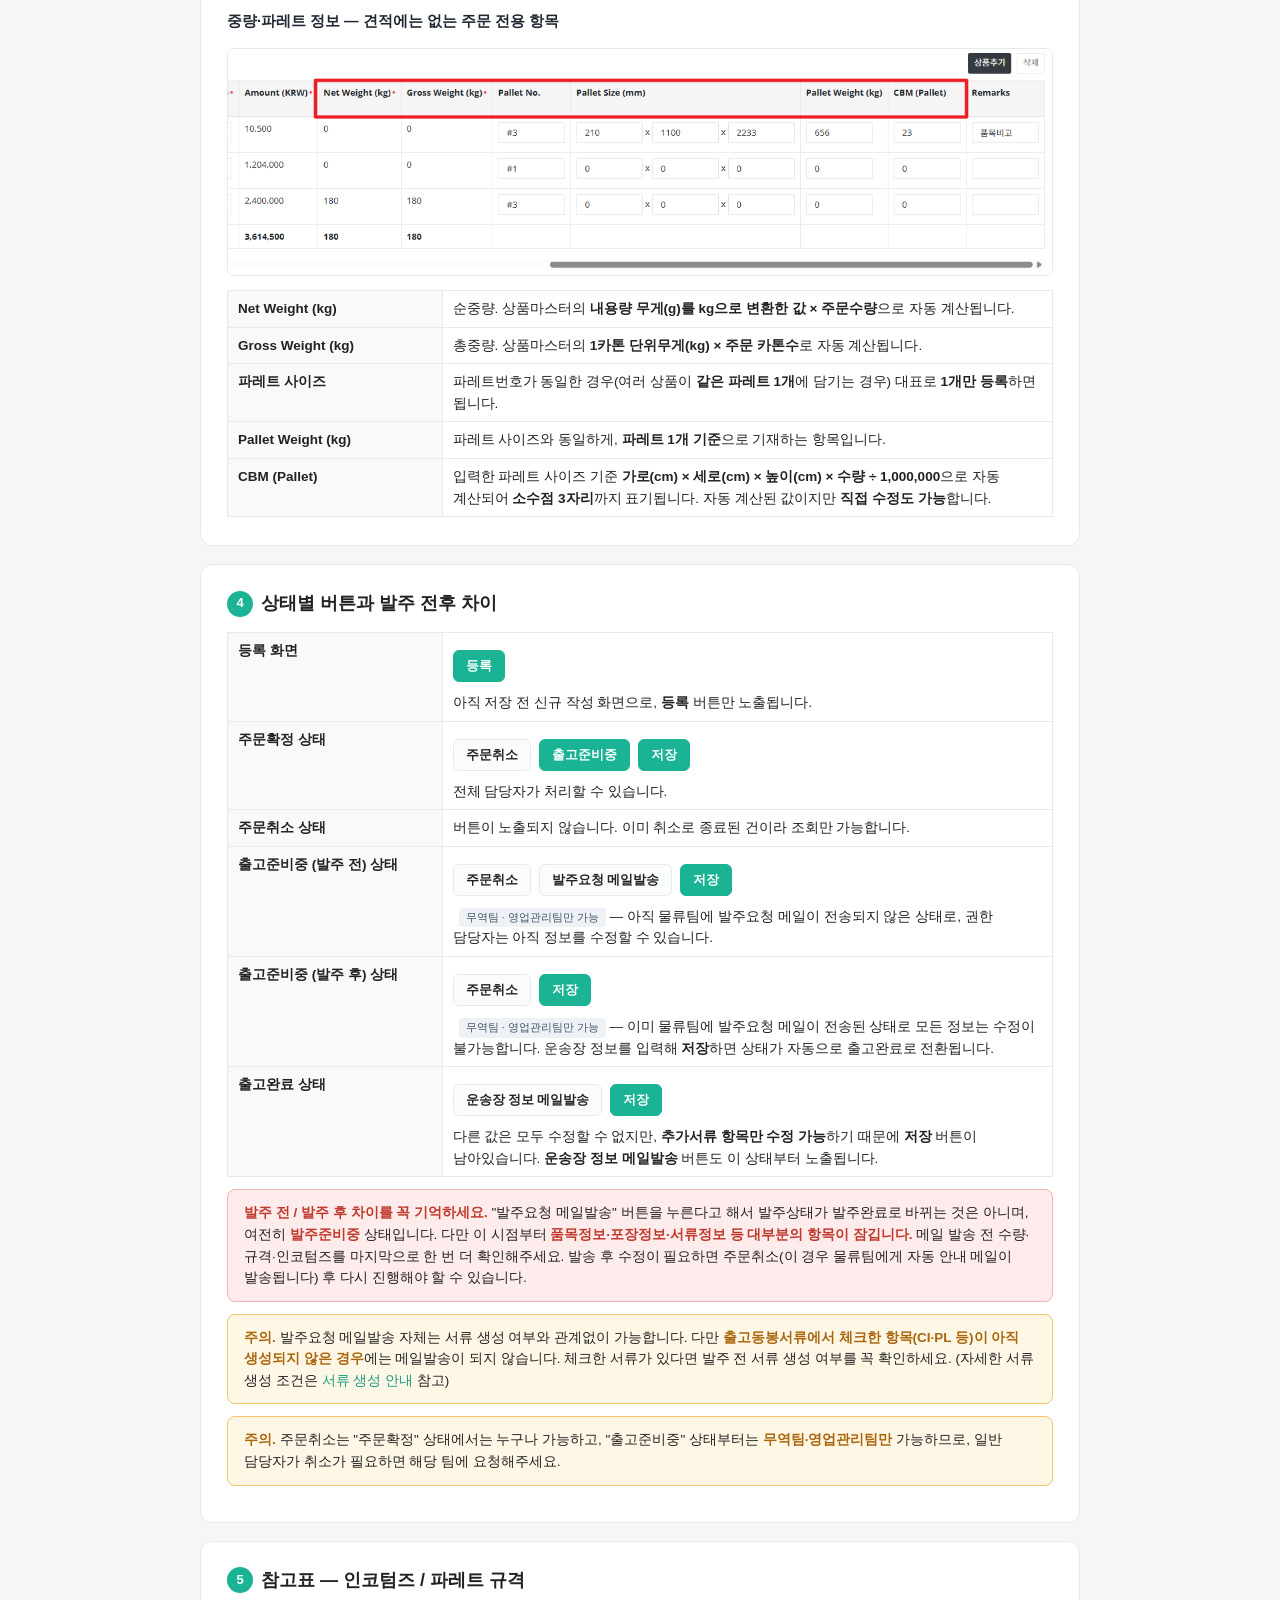
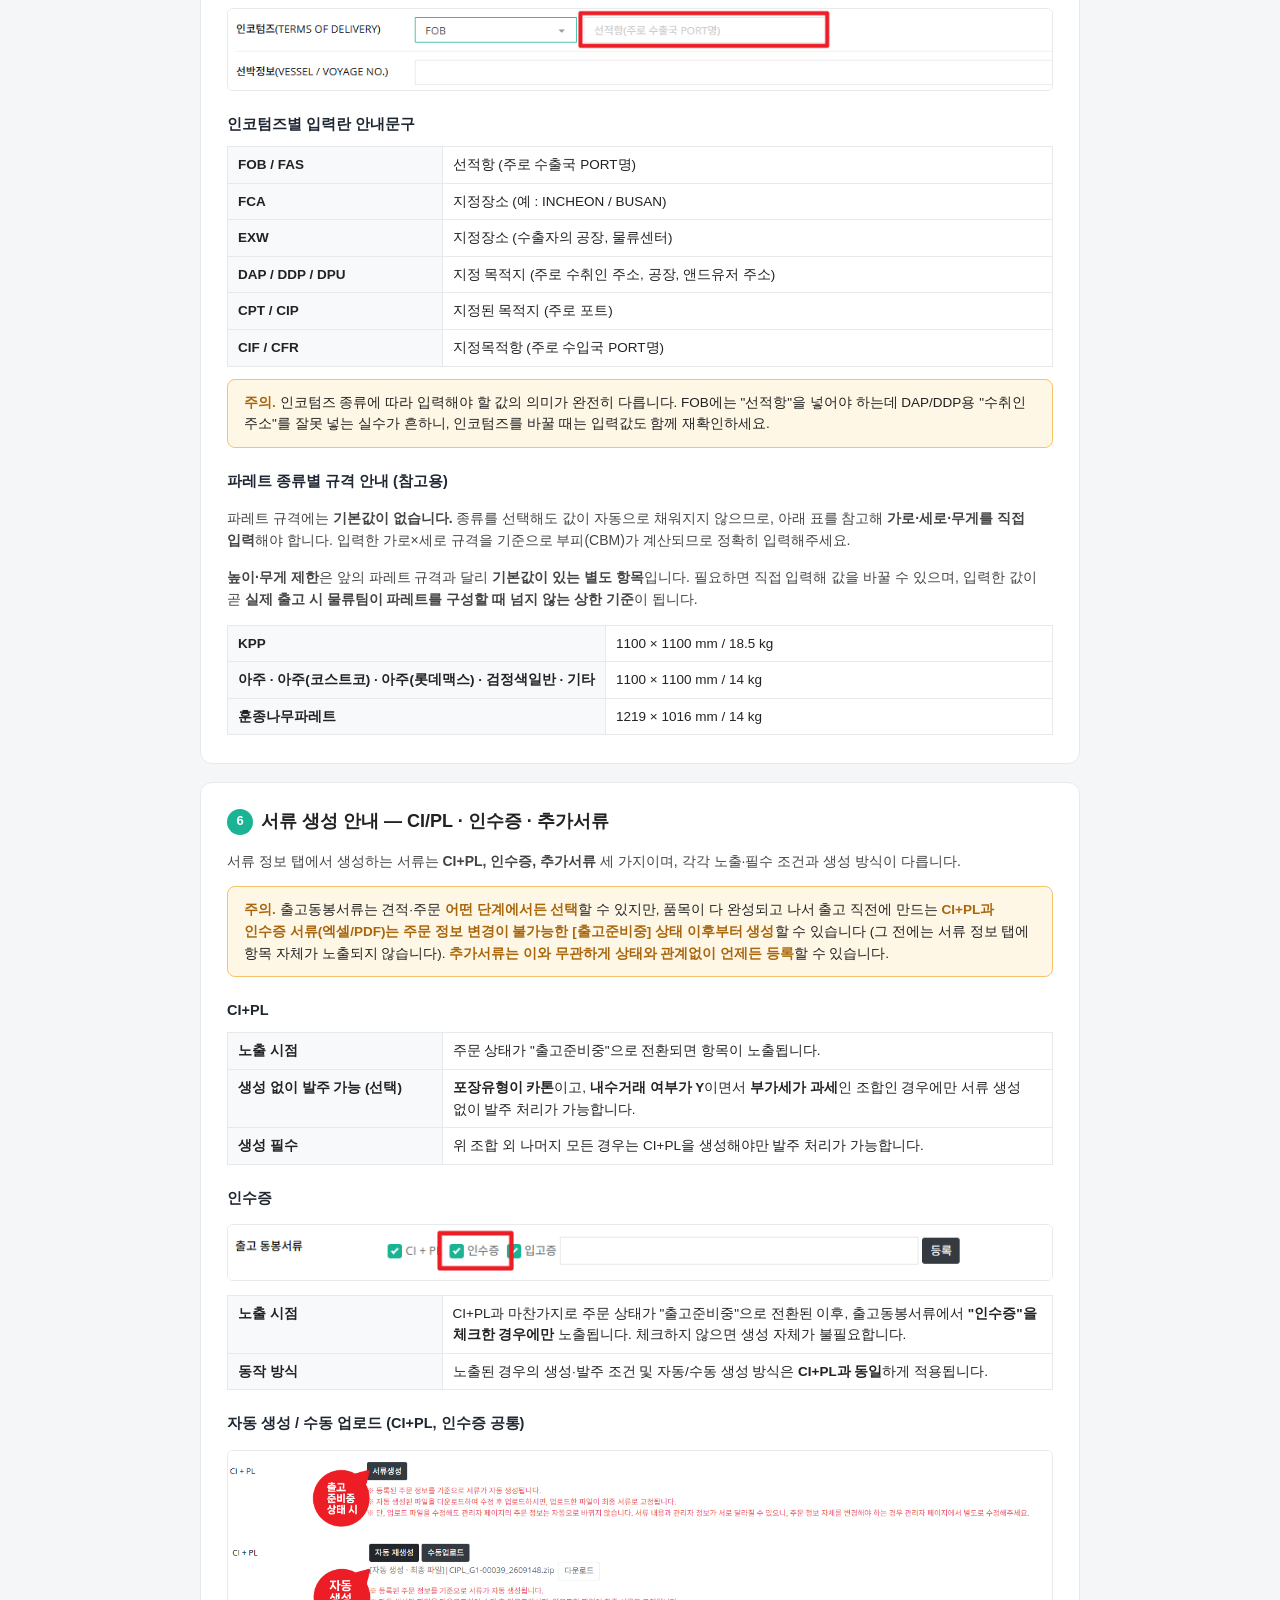
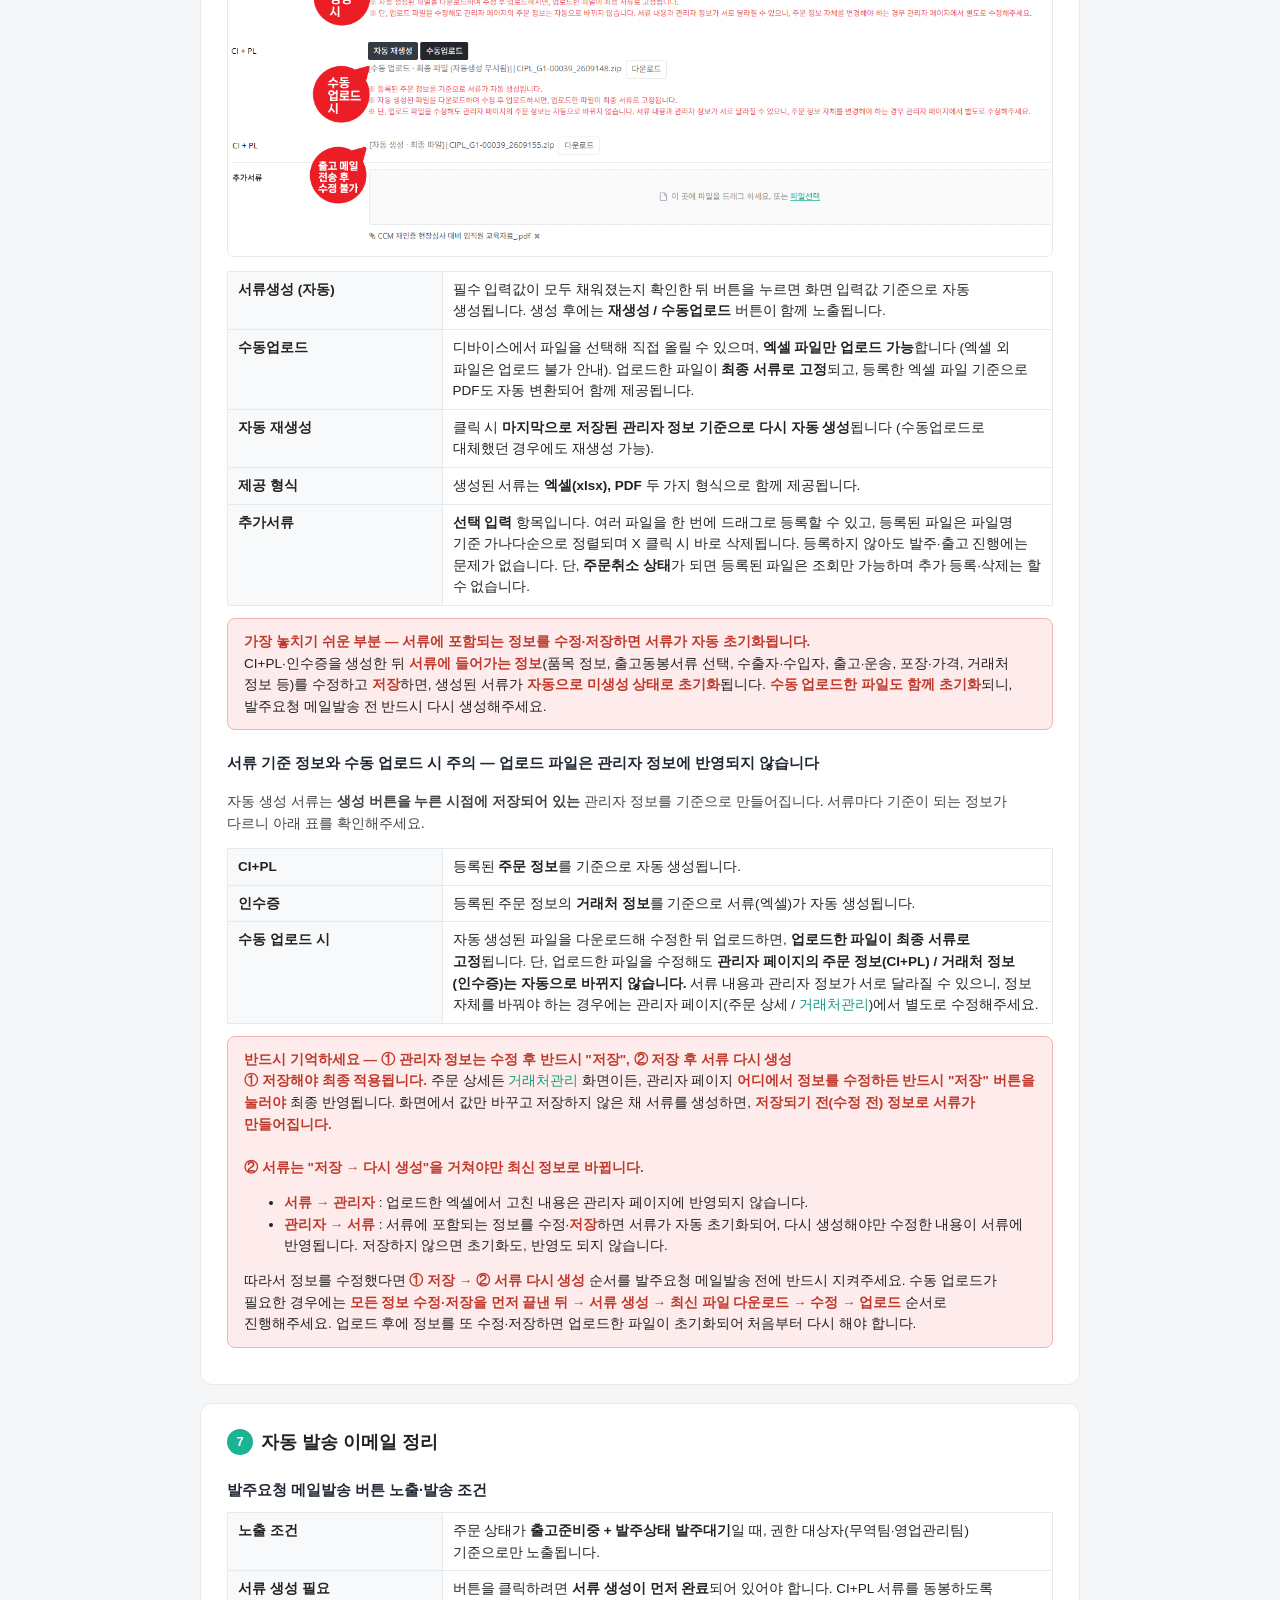
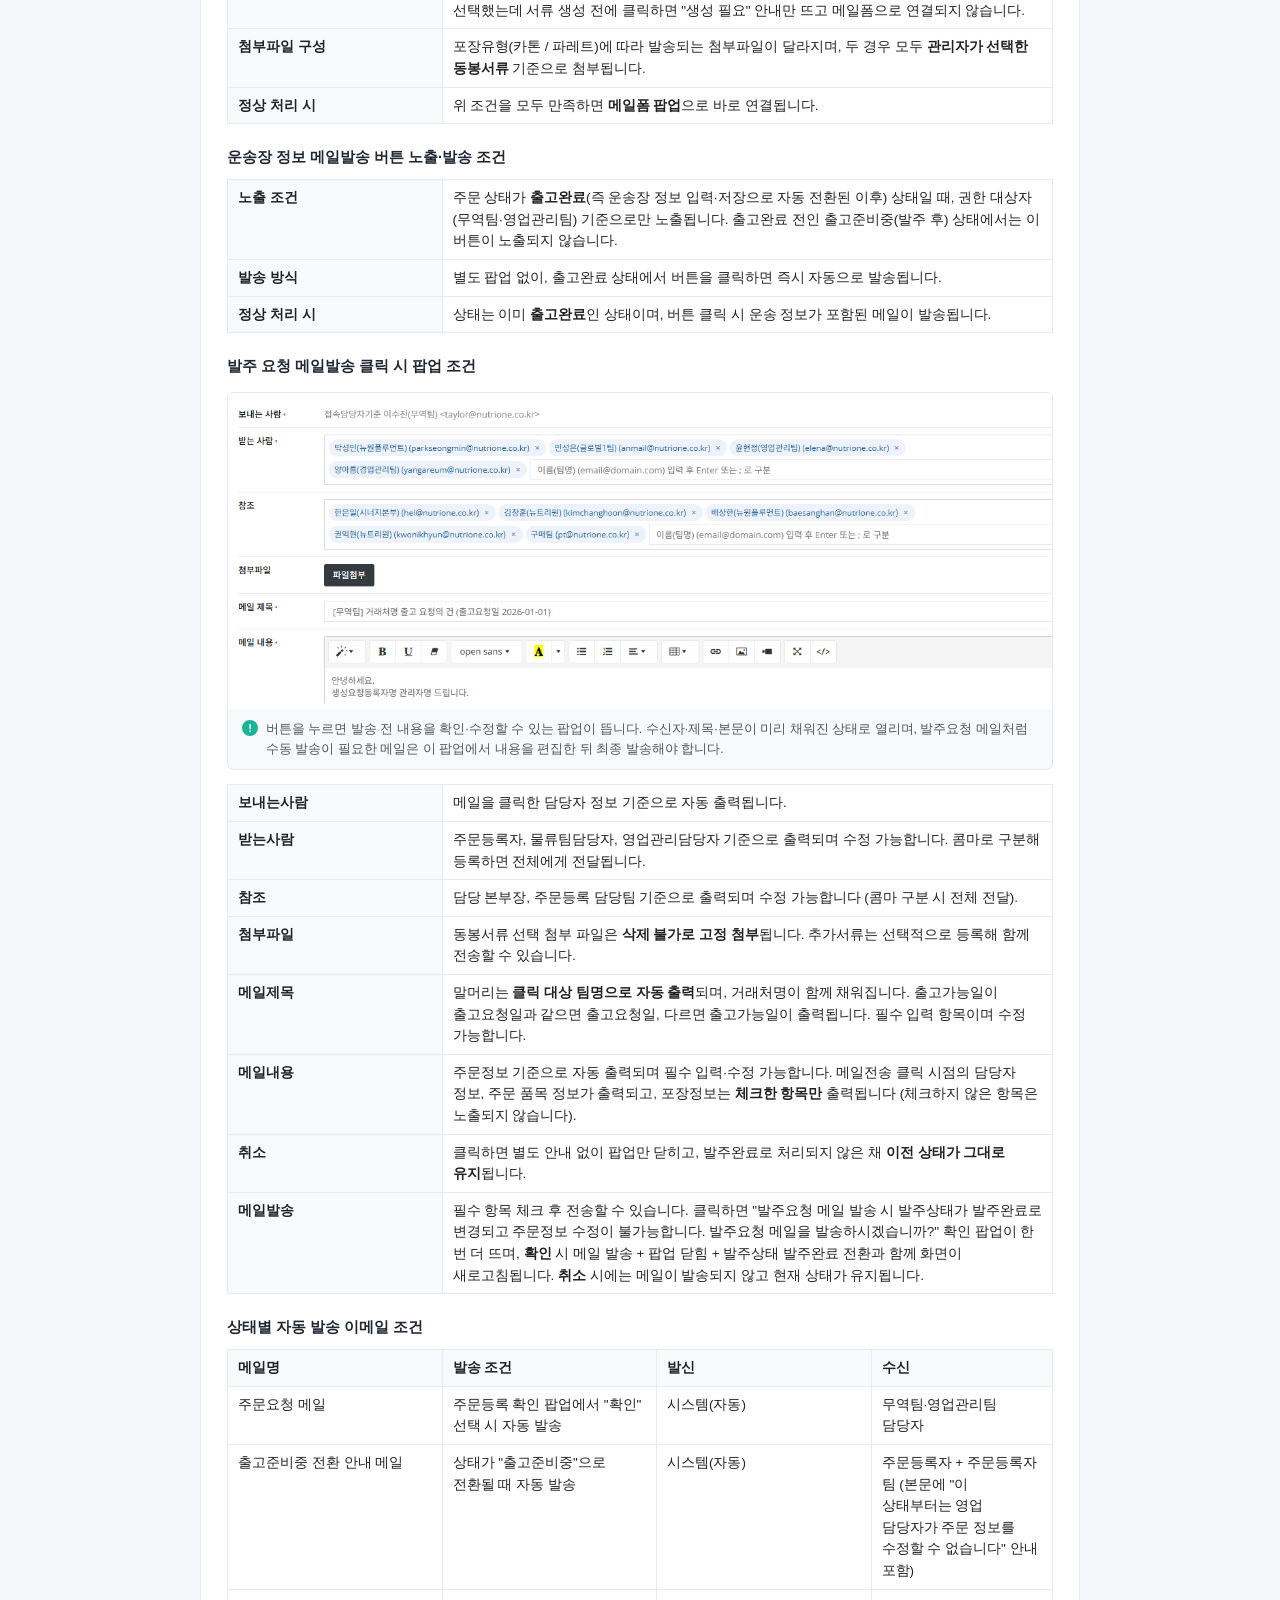
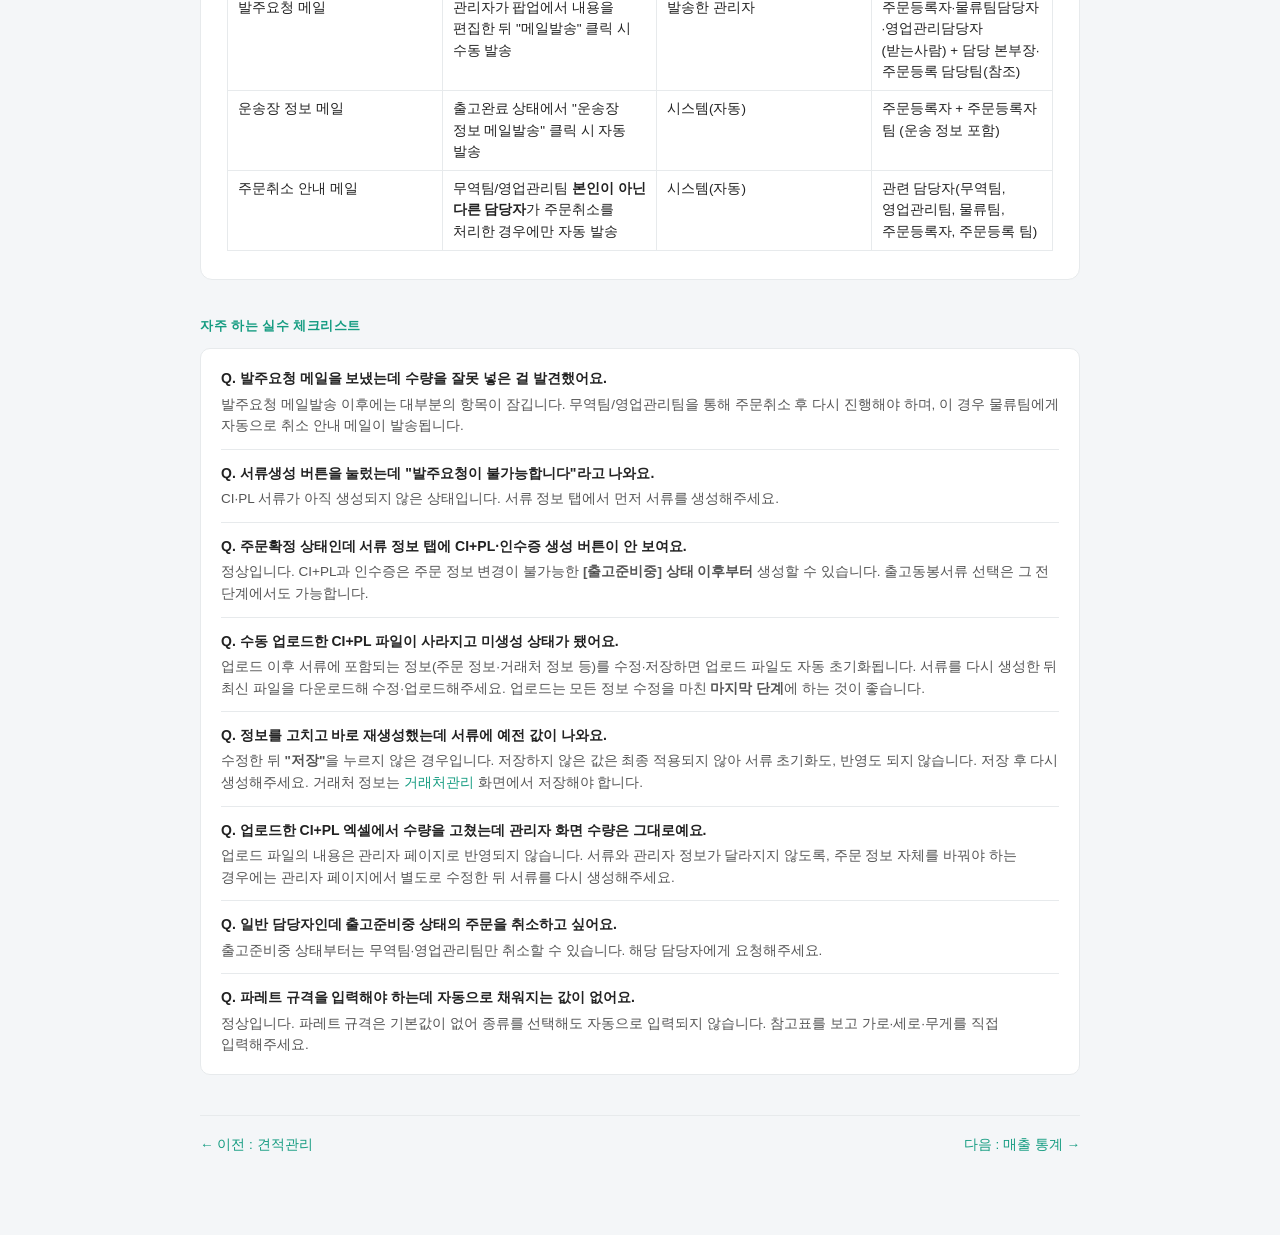
==== commit 7b46caed: "상품 직접 입력 안내 문구 보완(상품추가 우선 원칙), v1.2 Co-Authored-By: Claude Sonnet 5.5 <noreply@anthropic.com>" ====
--- a/pages/order.html
+++ b/pages/order.html
@@ -109,7 +109,9 @@
         <b>상품 직접 입력 시 꼭 확인하세요 — 임의 등록한 품목도 CI·PL 등 모든 서류가 그 값 기준으로 작성됩니다.</b><br>
         실제 상품 정보·재고와 맞지 않으면 <b>발주·출고 단계에서 문제</b>가 생길 수 있으므로, 반드시 <b>유관부서(무역팀·영업관리팀·물류팀 등)에 확인</b>하고
         <b>최종 저장 전 입력값을 다시 점검</b>해주세요.<br>
-        <b>이 기능을 만든 이유 :</b> 신상품 코드가 나오기 전이거나 WMS에 재고가 등록되기 전에도 견적·주문을 미리 진행해야 하는 경우가 있기 때문입니다.
+        <b>이 기능을 만든 이유 :</b> 신상품 코드가 나오기 전이거나 WMS에 재고가 등록되기 전에도 주문을 미리 진행해야 하는 <b>부득이한 경우</b>를 위해서입니다.<br>
+        <b>원칙은 [상품추가]이며, [상품 직접 입력]은 부득이한 경우에만 사용해주세요.</b> 이미 <b>바코드·ERP번호가 있는 상품</b>은
+        직접 입력하지 말고 <b>상품관리에 먼저 등록한 뒤 [상품추가]</b>로 등록해주세요.<br>
         (자세한 내용은 <a href="quote.html">견적관리 페이지 품목 등록 방법</a> 참고)
       </div>
       <p>주문 화면에서 추가로 확인해야 할 부분은 다음과 같습니다.</p>
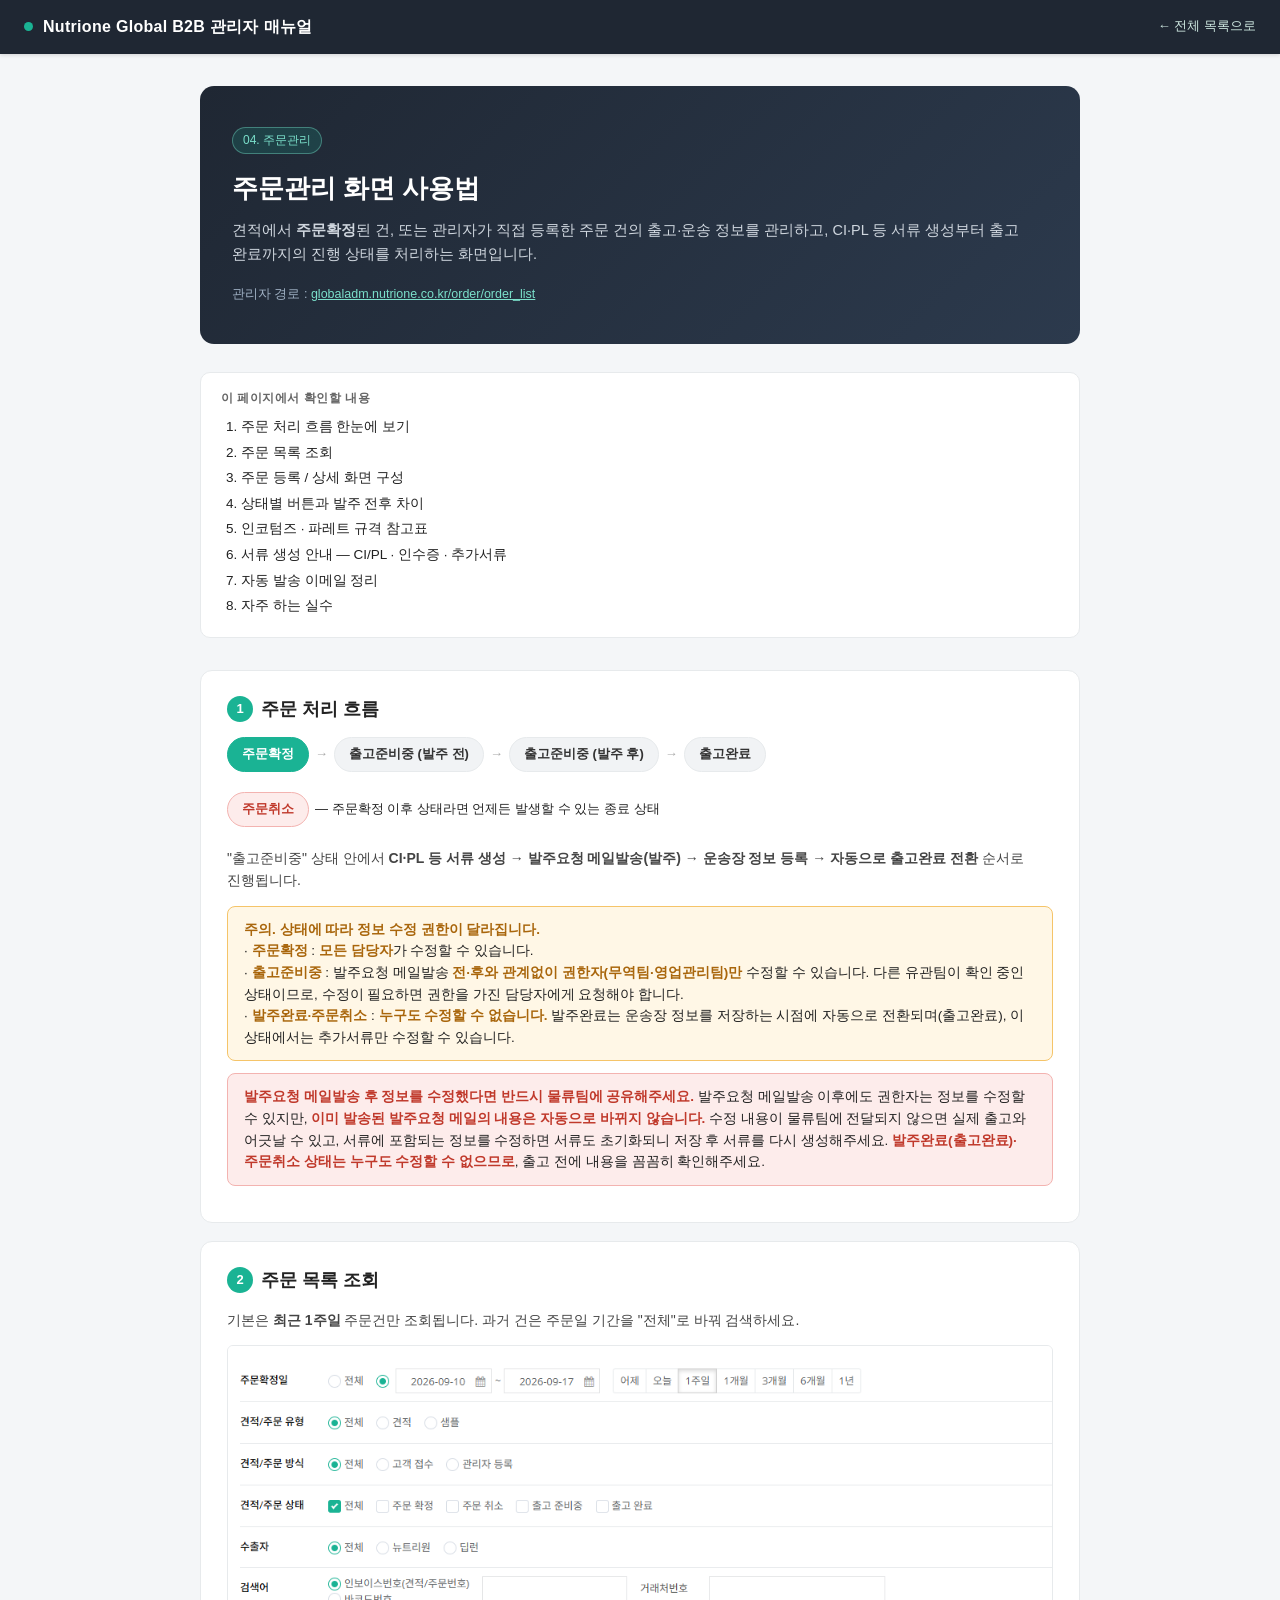
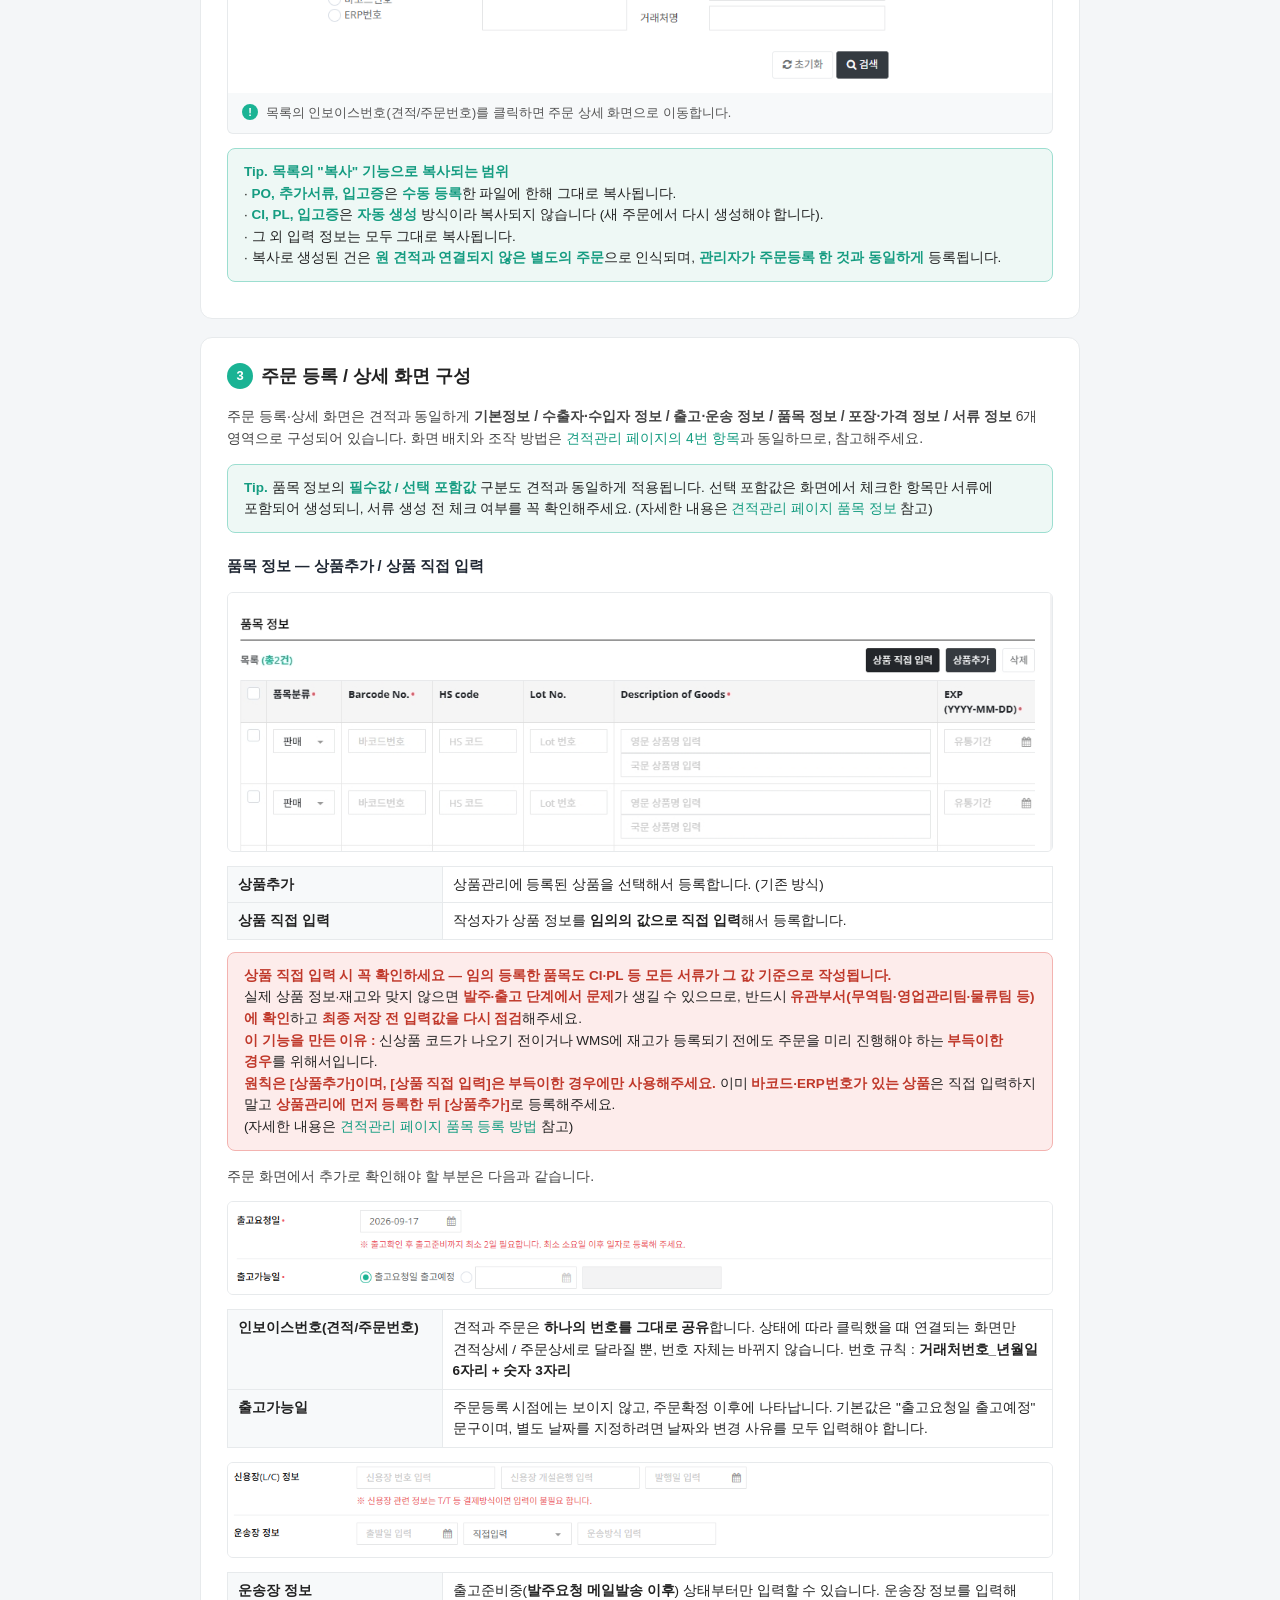
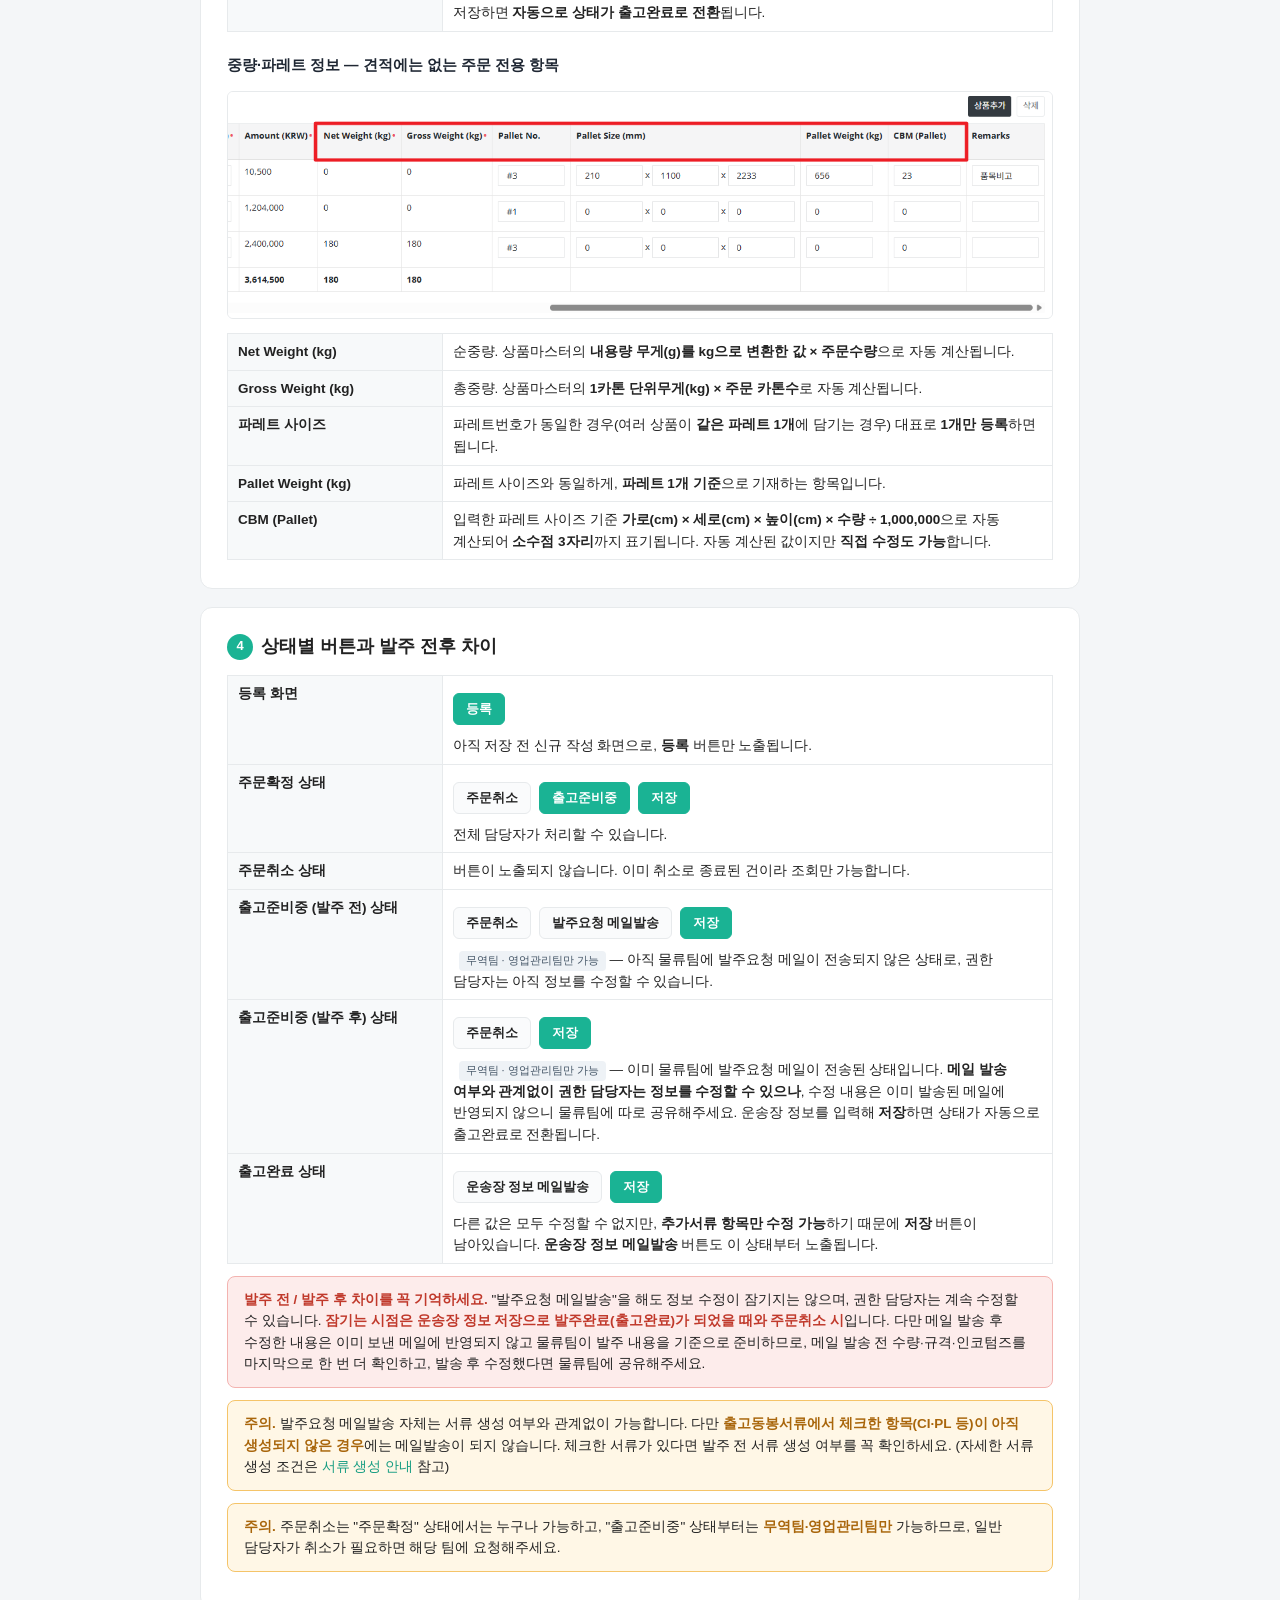
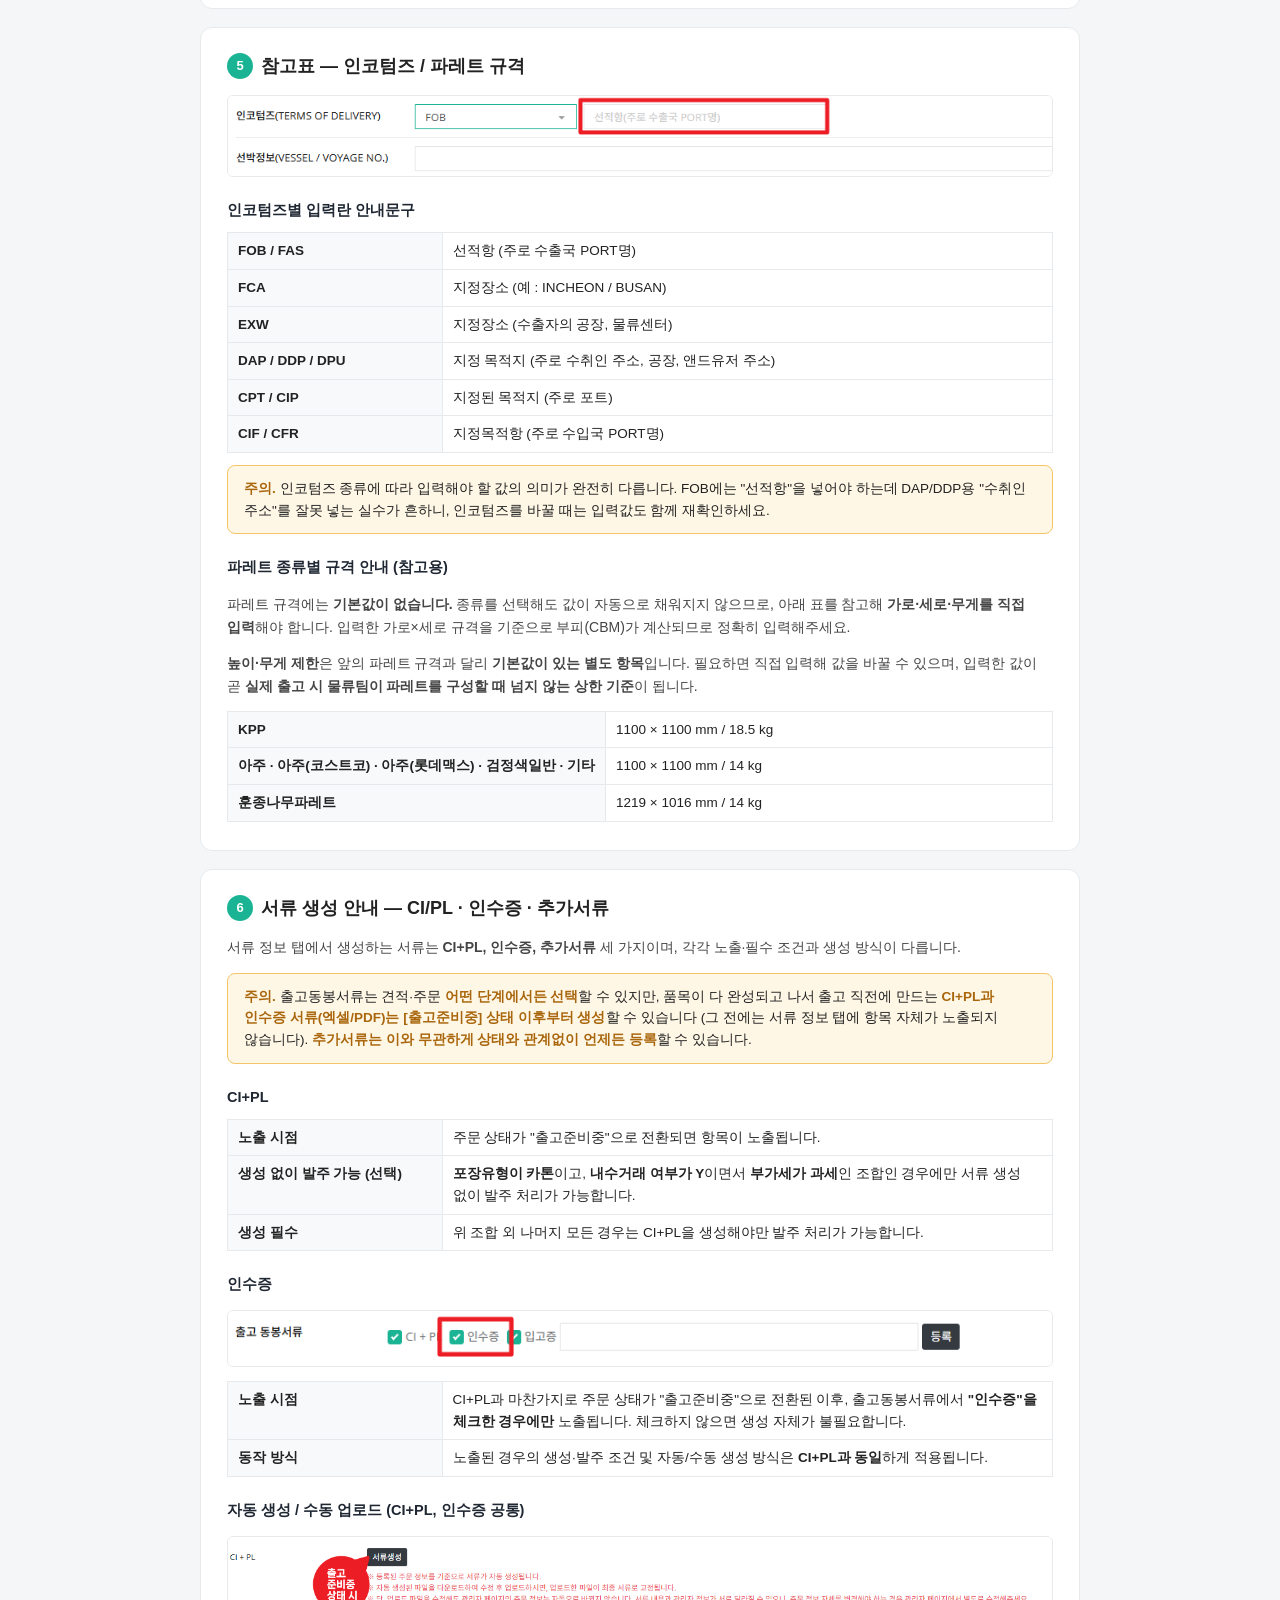
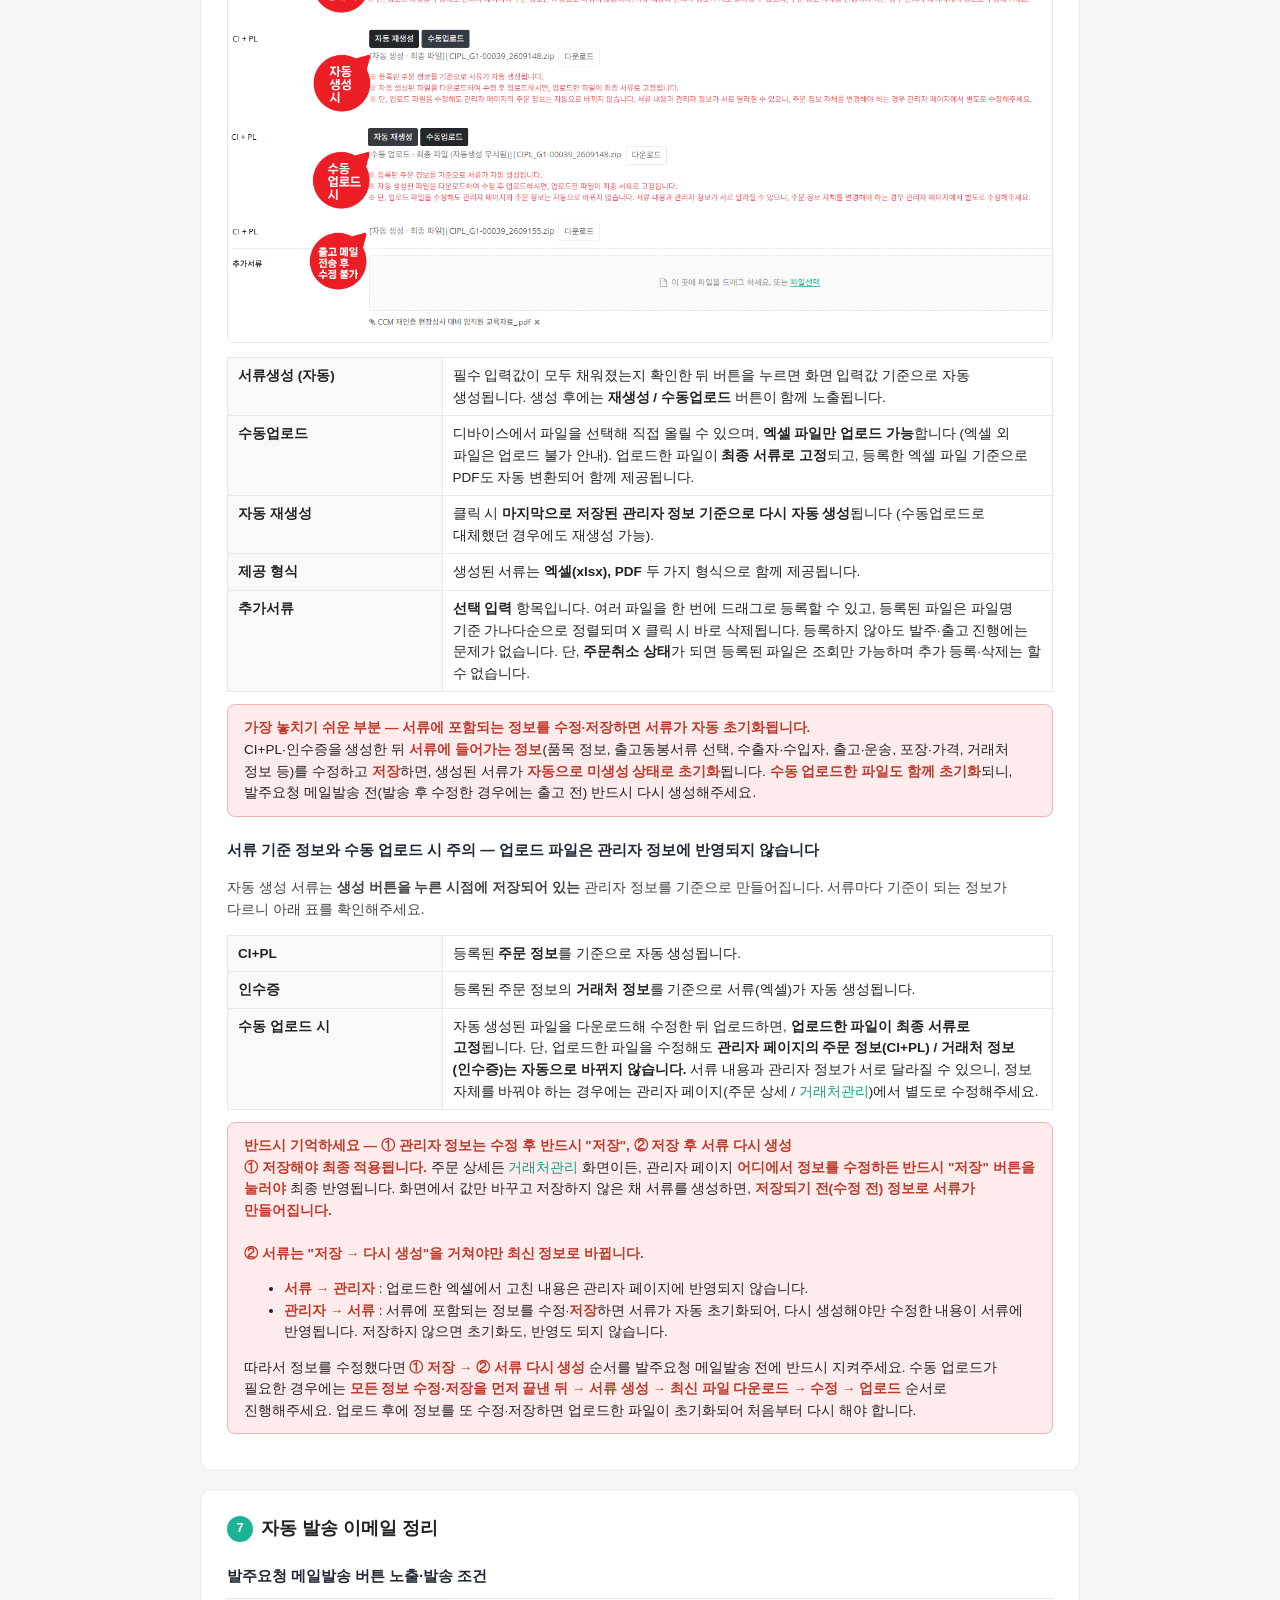
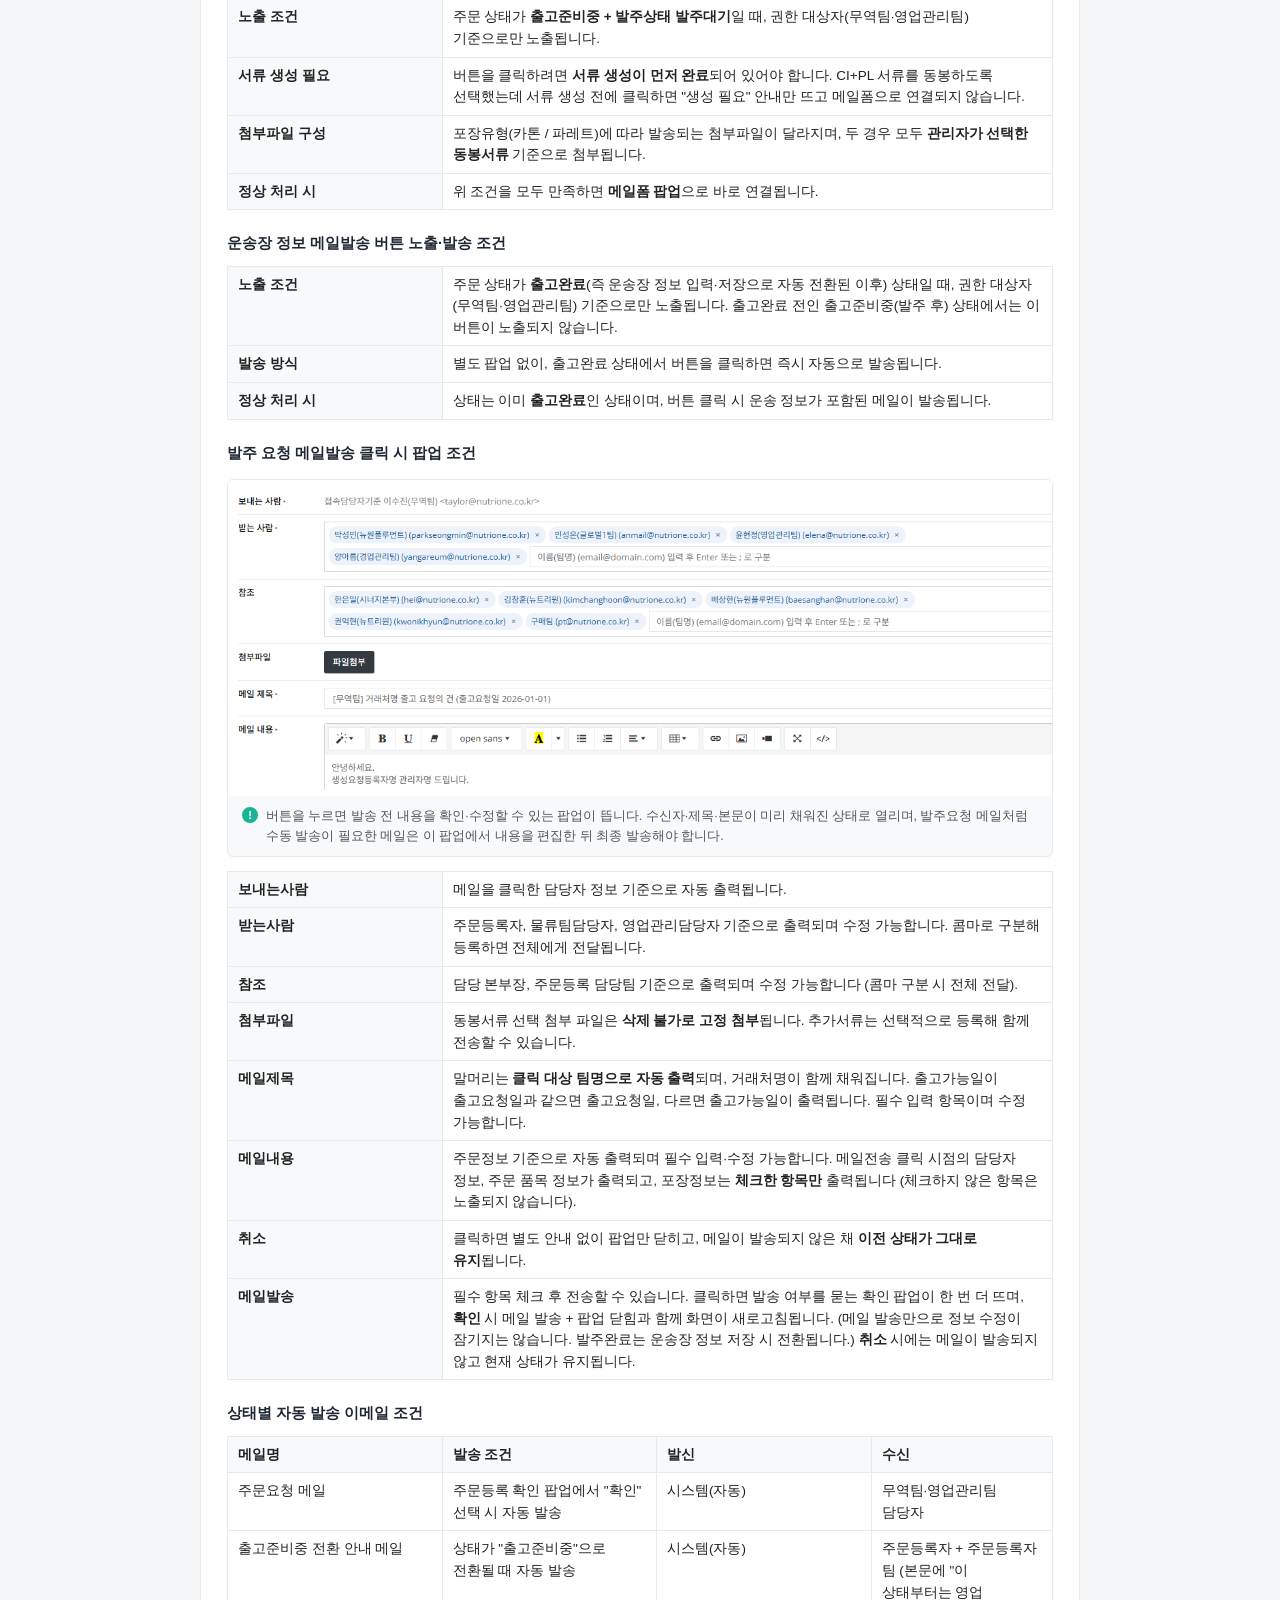
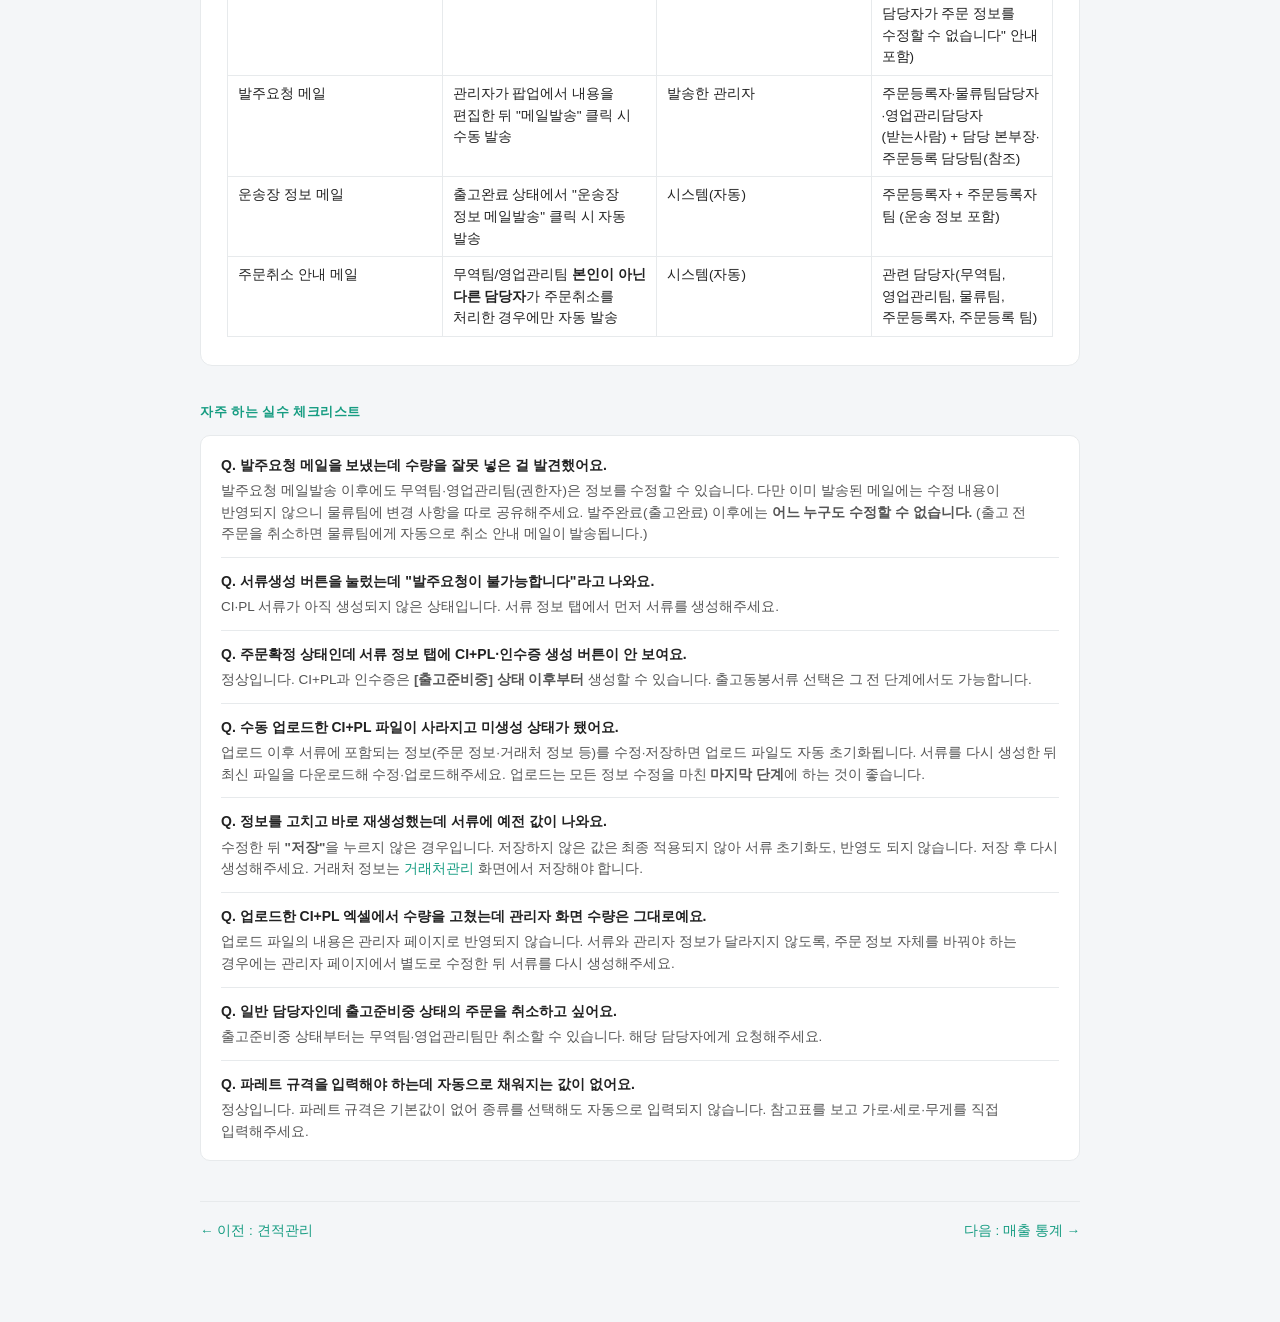
==== commit 622294f9: "주문 정보 수정 가능 상태 문구 수정(발주완료·주문취소만 수정 불가) Co-Authored-By: Claude Sonnet 5.5 <noreply@anthropic.com>" ====
--- a/pages/order.html
+++ b/pages/order.html
@@ -56,16 +56,17 @@
       </p>
 
       <div class="warn">
-        <b>주의. 상태에 따라 수정 권한이 달라집니다.</b><br>
-        · <b>주문확정</b> 상태에서는 영업 담당자(운영팀)가 주문 내용을 수정할 수 있습니다.<br>
-        · <b>출고준비중</b>으로 전환되면 <b>무역팀·영업관리팀만</b> 수정할 수 있습니다. 다른 유관팀이 확인 중인 상태이므로,
+        <b>주의. 상태에 따라 정보 수정 권한이 달라집니다.</b><br>
+        · <b>주문확정</b> : <b>모든 담당자</b>가 수정할 수 있습니다.<br>
+        · <b>출고준비중</b> : 발주요청 메일발송 <b>전·후와 관계없이</b> <b>권한자(무역팀·영업관리팀)만</b> 수정할 수 있습니다. 다른 유관팀이 확인 중인 상태이므로,
         수정이 필요하면 권한을 가진 담당자에게 요청해야 합니다.<br>
-        · <b>발주요청 메일발송</b> 이후에는 <b>담당자 누구도 수정할 수 없습니다.</b> 이미 물류팀에 정보가 전송되었기 때문입니다.
-      </div>
-      <div class="caution">
-        <b>발주 후 수정이 필요하면 "주문취소 → 복사 재등록"을 권장합니다.</b>
-        발주요청 메일발송 이후 계속 값을 고치다 보면 실수가 생기기 쉽고, 서류 자동 생성에도 문제가 발생할 수 있습니다.
-        수정이 필요한 경우 해당 건을 <b>주문취소</b>한 뒤, 목록의 <b>복사</b> 기능으로 같은 내용을 불러와 새로 등록하는 편이 안전합니다.
+        · <b>발주완료·주문취소</b> : <b>누구도 수정할 수 없습니다.</b> 발주완료는 운송장 정보를 저장하는 시점에 자동으로 전환되며(출고완료), 이 상태에서는 추가서류만 수정할 수 있습니다.
+      </div>
+      <div class="caution">
+        <b>발주요청 메일발송 후 정보를 수정했다면 반드시 물류팀에 공유해주세요.</b>
+        발주요청 메일발송 이후에도 권한자는 정보를 수정할 수 있지만, <b>이미 발송된 발주요청 메일의 내용은 자동으로 바뀌지 않습니다.</b>
+        수정 내용이 물류팀에 전달되지 않으면 실제 출고와 어긋날 수 있고, 서류에 포함되는 정보를 수정하면 서류도 초기화되니 저장 후 서류를 다시 생성해주세요.
+        <b>발주완료(출고완료)·주문취소 상태는 누구도 수정할 수 없으므로</b>, 출고 전에 내용을 꼼꼼히 확인해주세요.
       </div>
     </div>
 
@@ -126,7 +127,7 @@
 
       <div class="shot"><img src="../assets/img/order_detail_shipping.png" alt="주문 상세 - 운송장 정보 영역 강조"></div>
       <table>
-        <tr><th>운송장 정보</th><td>출고준비중(<b>발주완료</b>, 즉 발주요청 메일발송 이후) 상태부터만 입력할 수 있습니다.
+        <tr><th>운송장 정보</th><td>출고준비중(<b>발주요청 메일발송 이후</b>) 상태부터만 입력할 수 있습니다.
           운송장 정보를 입력해 저장하면 <b>자동으로 상태가 출고완료로 전환</b>됩니다.</td></tr>
       </table>
 
@@ -163,7 +164,7 @@
         </td></tr>
         <tr><th>출고준비중 (발주 후) 상태</th><td>
           <div class="btnlist"><span>주문취소</span><span class="primary">저장</span></div>
-          <span class="badge-team">무역팀 · 영업관리팀만 가능</span> — 이미 물류팀에 발주요청 메일이 전송된 상태로 모든 정보는 수정이 불가능합니다.
+          <span class="badge-team">무역팀 · 영업관리팀만 가능</span> — 이미 물류팀에 발주요청 메일이 전송된 상태입니다. <b>메일 발송 여부와 관계없이 권한 담당자는 정보를 수정할 수 있으나</b>, 수정 내용은 이미 발송된 메일에 반영되지 않으니 물류팀에 따로 공유해주세요.
           운송장 정보를 입력해 <b>저장</b>하면 상태가 자동으로 출고완료로 전환됩니다.
         </td></tr>
         <tr><th>출고완료 상태</th><td>
@@ -174,10 +175,9 @@
       </table>
 
       <div class="caution">
-        <b>발주 전 / 발주 후 차이를 꼭 기억하세요.</b> "발주요청 메일발송" 버튼을 누른다고 해서 발주상태가 발주완료로 바뀌는 것은 아니며,
-        여전히 <b>발주준비중</b> 상태입니다. 다만 이 시점부터 <b>품목정보·포장정보·서류정보 등 대부분의 항목이 잠깁니다.</b> 메일 발송 전 수량·규격·인코텀즈를 마지막으로
-        한 번 더 확인해주세요. 발송 후 수정이 필요하면 주문취소(이 경우 물류팀에게 자동 안내 메일이 발송됩니다) 후
-        다시 진행해야 할 수 있습니다.
+        <b>발주 전 / 발주 후 차이를 꼭 기억하세요.</b> "발주요청 메일발송"을 해도 정보 수정이 잠기지는 않으며, 권한 담당자는 계속 수정할 수 있습니다.
+        <b>잠기는 시점은 운송장 정보 저장으로 발주완료(출고완료)가 되었을 때와 주문취소 시</b>입니다. 다만 메일 발송 후 수정한 내용은 이미 보낸 메일에 반영되지 않고
+        물류팀이 발주 내용을 기준으로 준비하므로, 메일 발송 전 수량·규격·인코텀즈를 마지막으로 한 번 더 확인하고, 발송 후 수정했다면 물류팀에 공유해주세요.
       </div>
       <div class="warn">
         <b>주의.</b> 발주요청 메일발송 자체는 서류 생성 여부와 관계없이 가능합니다. 다만 <b>출고동봉서류에서 체크한 항목(CI·PL 등)이 아직 생성되지 않은 경우</b>에는
@@ -224,7 +224,7 @@
       <h2><span class="step-no">6</span> 서류 생성 안내 — CI/PL · 인수증 · 추가서류</h2>
       <p>서류 정보 탭에서 생성하는 서류는 <b>CI+PL, 인수증, 추가서류</b> 세 가지이며, 각각 노출·필수 조건과 생성 방식이 다릅니다.</p>
       <div class="warn"><b>주의.</b> 출고동봉서류는 견적·주문 <b>어떤 단계에서든 선택</b>할 수 있지만, 품목이 다 완성되고 나서 출고 직전에 만드는
-        <b>CI+PL과 인수증 서류(엑셀/PDF)는 주문 정보 변경이 불가능한 [출고준비중] 상태 이후부터 생성</b>할 수 있습니다 (그 전에는 서류 정보 탭에 항목 자체가 노출되지 않습니다).
+        <b>CI+PL과 인수증 서류(엑셀/PDF)는 [출고준비중] 상태 이후부터 생성</b>할 수 있습니다 (그 전에는 서류 정보 탭에 항목 자체가 노출되지 않습니다).
         <b>추가서류는 이와 무관하게 상태와 관계없이 언제든 등록</b>할 수 있습니다.</div>
 
       <h4>CI+PL</h4>
@@ -254,7 +254,7 @@
       <div class="caution">
         <b>가장 놓치기 쉬운 부분 — 서류에 포함되는 정보를 수정·저장하면 서류가 자동 초기화됩니다.</b><br>
         CI+PL·인수증을 생성한 뒤 <b>서류에 들어가는 정보</b>(품목 정보, 출고동봉서류 선택, 수출자·수입자, 출고·운송, 포장·가격, 거래처 정보 등)를 수정하고 <b>저장</b>하면,
-        생성된 서류가 <b>자동으로 미생성 상태로 초기화</b>됩니다. <b>수동 업로드한 파일도 함께 초기화</b>되니, 발주요청 메일발송 전 반드시 다시 생성해주세요.
+        생성된 서류가 <b>자동으로 미생성 상태로 초기화</b>됩니다. <b>수동 업로드한 파일도 함께 초기화</b>되니, 발주요청 메일발송 전(발송 후 수정한 경우에는 출고 전) 반드시 다시 생성해주세요.
       </div>
 
       <h4>서류 기준 정보와 수동 업로드 시 주의 — 업로드 파일은 관리자 정보에 반영되지 않습니다</h4>
@@ -317,9 +317,9 @@
         <tr><th>메일제목</th><td>말머리는 <b>클릭 대상 팀명으로 자동 출력</b>되며, 거래처명이 함께 채워집니다. 출고가능일이 출고요청일과 같으면 출고요청일, 다르면 출고가능일이 출력됩니다. 필수 입력 항목이며 수정 가능합니다.</td></tr>
         <tr><th>메일내용</th><td>주문정보 기준으로 자동 출력되며 필수 입력·수정 가능합니다. 메일전송 클릭 시점의 담당자 정보, 주문 품목 정보가 출력되고,
           포장정보는 <b>체크한 항목만</b> 출력됩니다 (체크하지 않은 항목은 노출되지 않습니다).</td></tr>
-        <tr><th>취소</th><td>클릭하면 별도 안내 없이 팝업만 닫히고, 발주완료로 처리되지 않은 채 <b>이전 상태가 그대로 유지</b>됩니다.</td></tr>
-        <tr><th>메일발송</th><td>필수 항목 체크 후 전송할 수 있습니다. 클릭하면 "발주요청 메일 발송 시 발주상태가 발주완료로 변경되고 주문정보 수정이 불가능합니다.
-          발주요청 메일을 발송하시겠습니까?" 확인 팝업이 한 번 더 뜨며, <b>확인</b> 시 메일 발송 + 팝업 닫힘 + 발주상태 발주완료 전환과 함께 화면이 새로고침됩니다.
+        <tr><th>취소</th><td>클릭하면 별도 안내 없이 팝업만 닫히고, 메일이 발송되지 않은 채 <b>이전 상태가 그대로 유지</b>됩니다.</td></tr>
+        <tr><th>메일발송</th><td>필수 항목 체크 후 전송할 수 있습니다. 클릭하면 발송 여부를 묻는 확인 팝업이 한 번 더 뜨며, <b>확인</b> 시 메일 발송 + 팝업 닫힘과 함께 화면이 새로고침됩니다.
+          (메일 발송만으로 정보 수정이 잠기지는 않습니다. 발주완료는 운송장 정보 저장 시 전환됩니다.)
           <b>취소</b> 시에는 메일이 발송되지 않고 현재 상태가 유지됩니다.</td></tr>
       </table>
 
@@ -338,13 +338,13 @@
     <div class="section-title">자주 하는 실수 체크리스트</div>
     <div class="faq-box">
       <div class="q">Q. 발주요청 메일을 보냈는데 수량을 잘못 넣은 걸 발견했어요.</div>
-      <div class="a">발주요청 메일발송 이후에는 대부분의 항목이 잠깁니다. 무역팀/영업관리팀을 통해 주문취소 후 다시 진행해야 하며, 이 경우 물류팀에게 자동으로 취소 안내 메일이 발송됩니다.</div>
+      <div class="a">발주요청 메일발송 이후에도 무역팀·영업관리팀(권한자)은 정보를 수정할 수 있습니다. 다만 이미 발송된 메일에는 수정 내용이 반영되지 않으니 물류팀에 변경 사항을 따로 공유해주세요. 발주완료(출고완료) 이후에는 <b>어느 누구도 수정할 수 없습니다.</b> (출고 전 주문을 취소하면 물류팀에게 자동으로 취소 안내 메일이 발송됩니다.)</div>
 
       <div class="q">Q. 서류생성 버튼을 눌렀는데 "발주요청이 불가능합니다"라고 나와요.</div>
       <div class="a">CI·PL 서류가 아직 생성되지 않은 상태입니다. 서류 정보 탭에서 먼저 서류를 생성해주세요.</div>
 
       <div class="q">Q. 주문확정 상태인데 서류 정보 탭에 CI+PL·인수증 생성 버튼이 안 보여요.</div>
-      <div class="a">정상입니다. CI+PL과 인수증은 주문 정보 변경이 불가능한 <b>[출고준비중] 상태 이후부터</b> 생성할 수 있습니다. 출고동봉서류 선택은 그 전 단계에서도 가능합니다.</div>
+      <div class="a">정상입니다. CI+PL과 인수증은 <b>[출고준비중] 상태 이후부터</b> 생성할 수 있습니다. 출고동봉서류 선택은 그 전 단계에서도 가능합니다.</div>
 
       <div class="q">Q. 수동 업로드한 CI+PL 파일이 사라지고 미생성 상태가 됐어요.</div>
       <div class="a">업로드 이후 서류에 포함되는 정보(주문 정보·거래처 정보 등)를 수정·저장하면 업로드 파일도 자동 초기화됩니다. 서류를 다시 생성한 뒤 최신 파일을 다운로드해 수정·업로드해주세요. 업로드는 모든 정보 수정을 마친 <b>마지막 단계</b>에 하는 것이 좋습니다.</div>
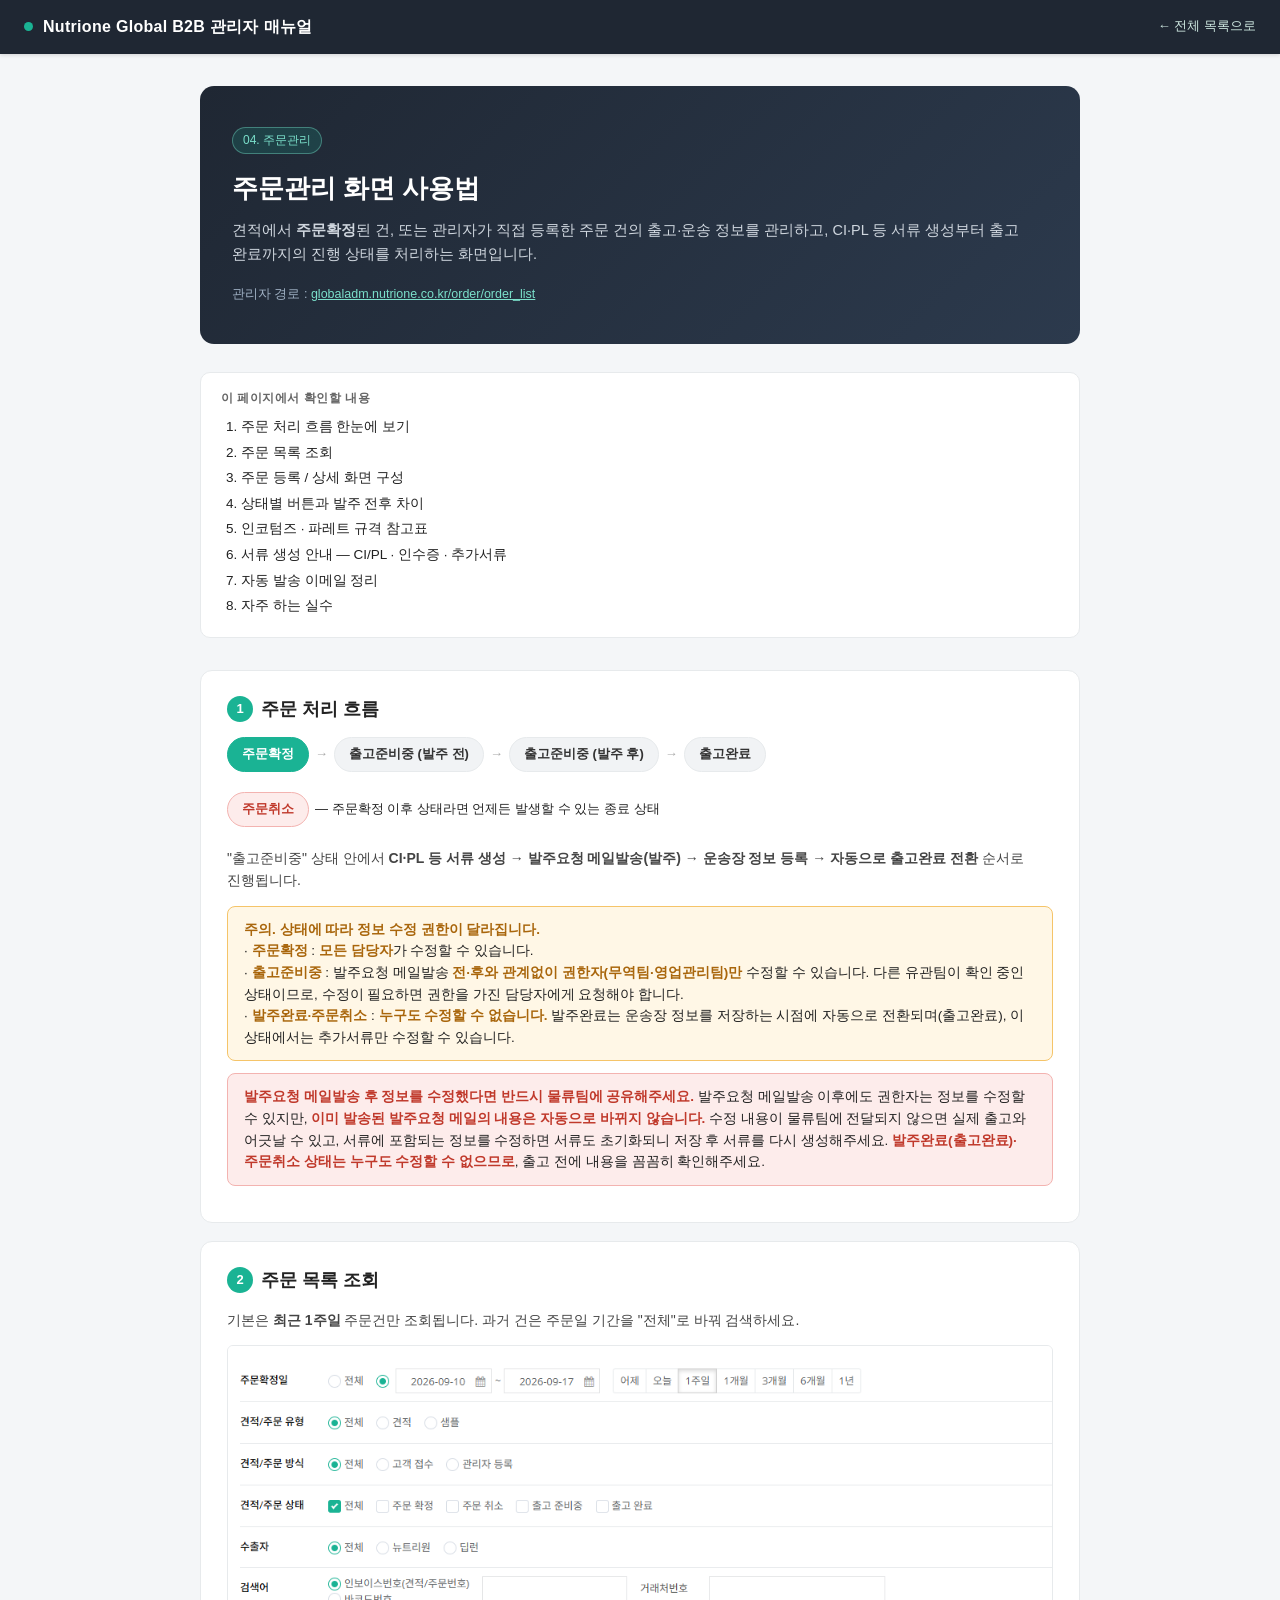
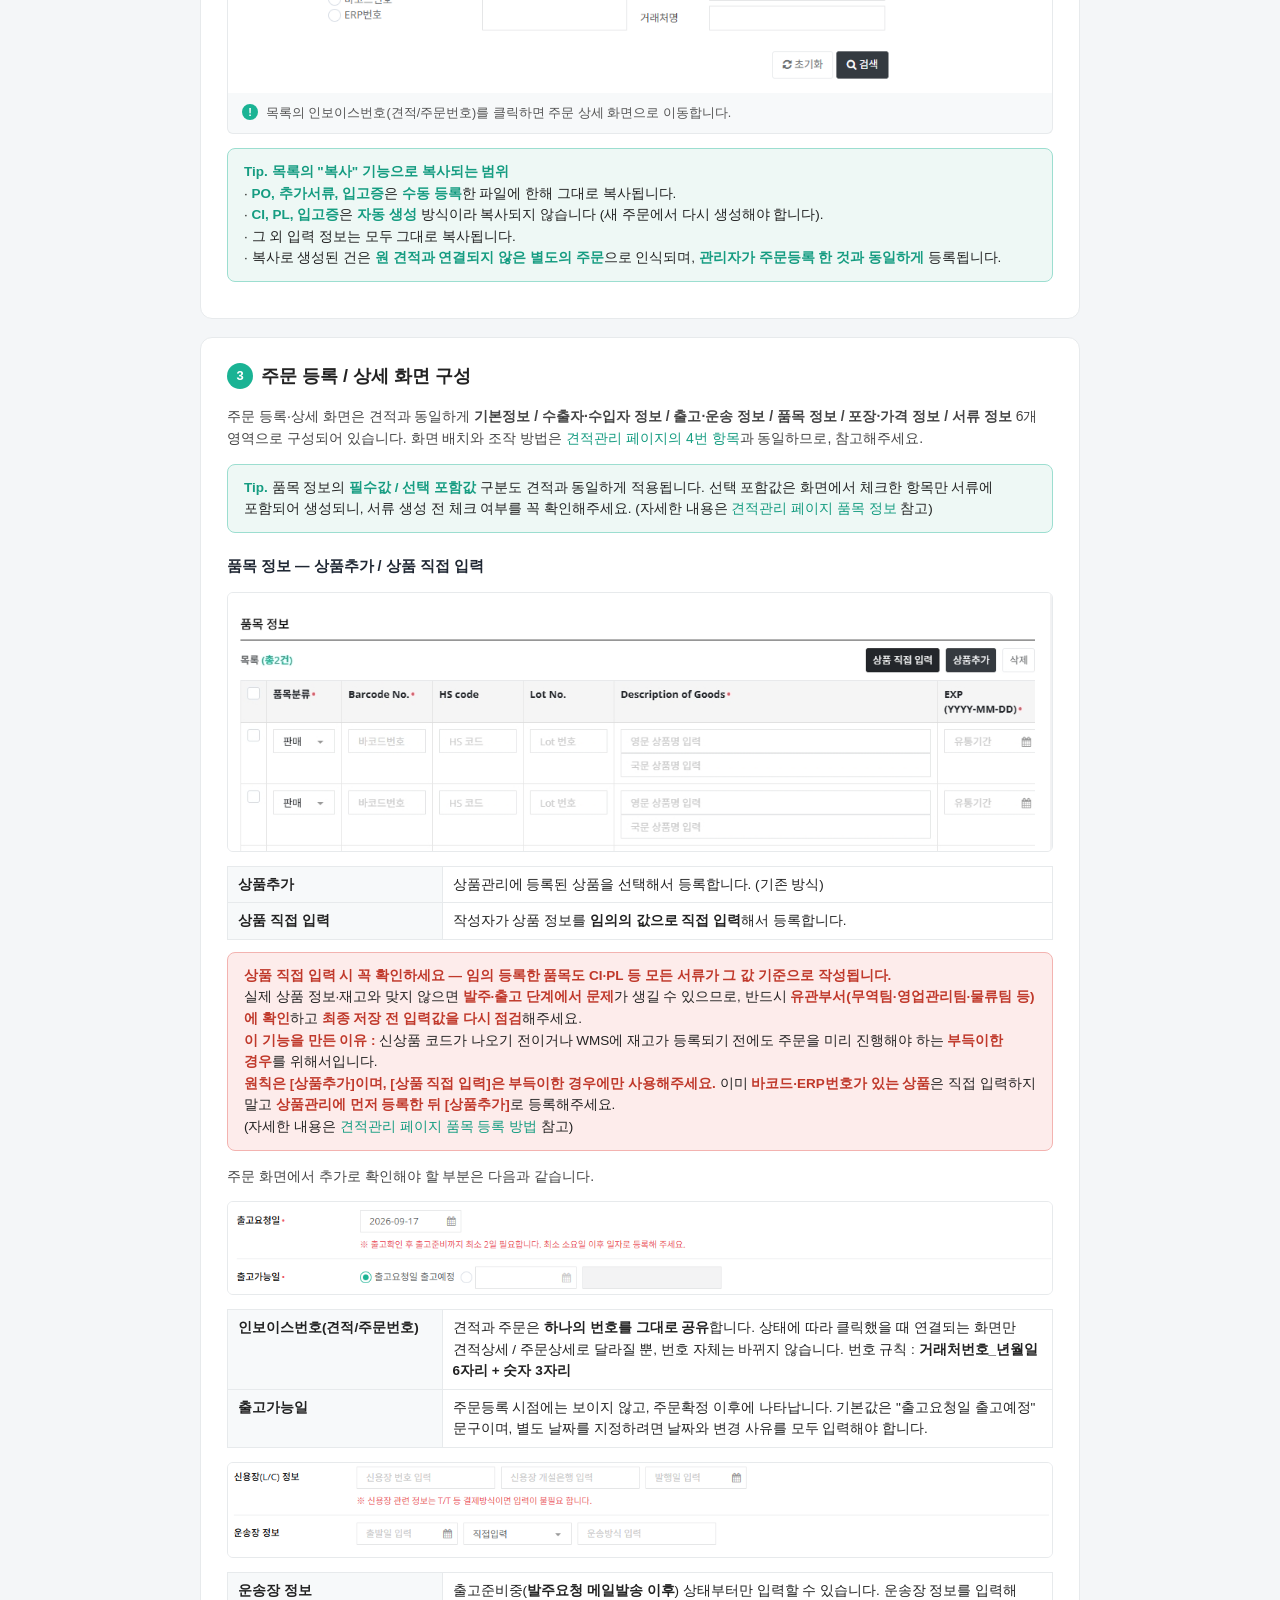
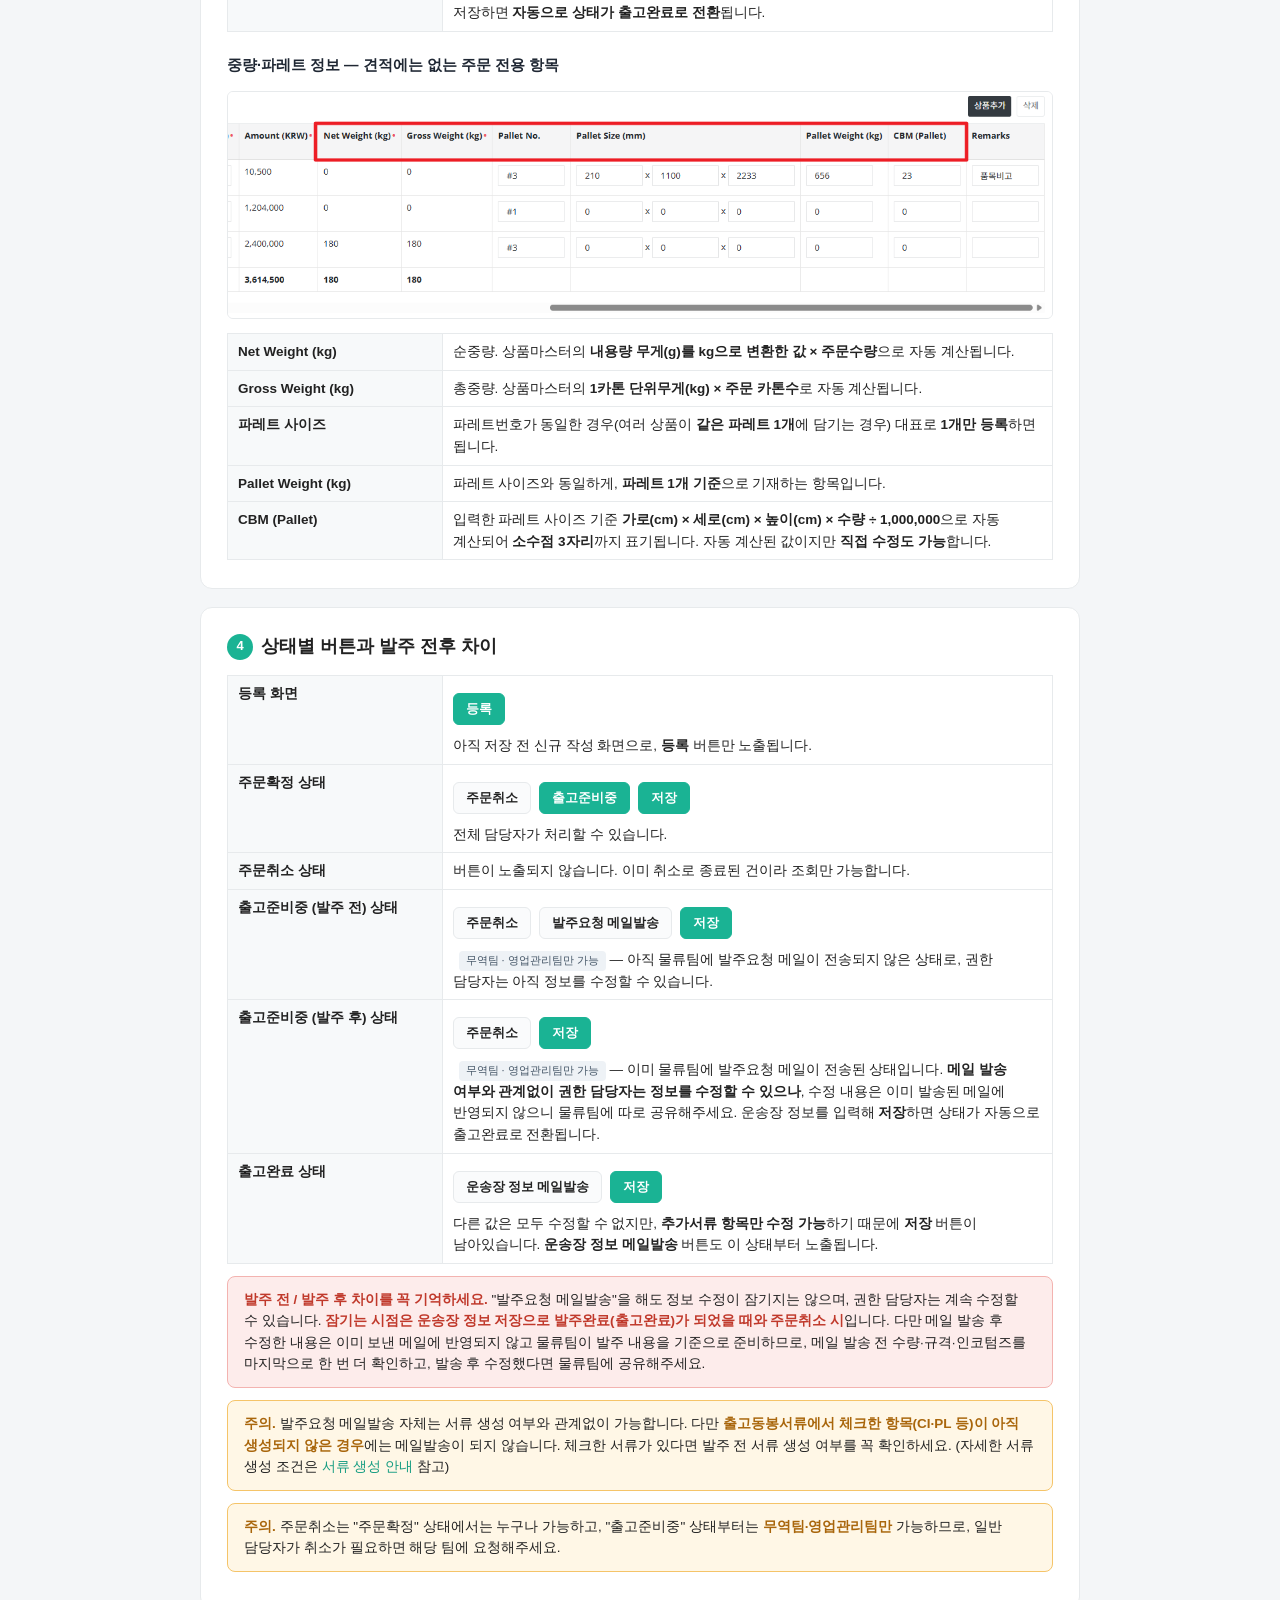
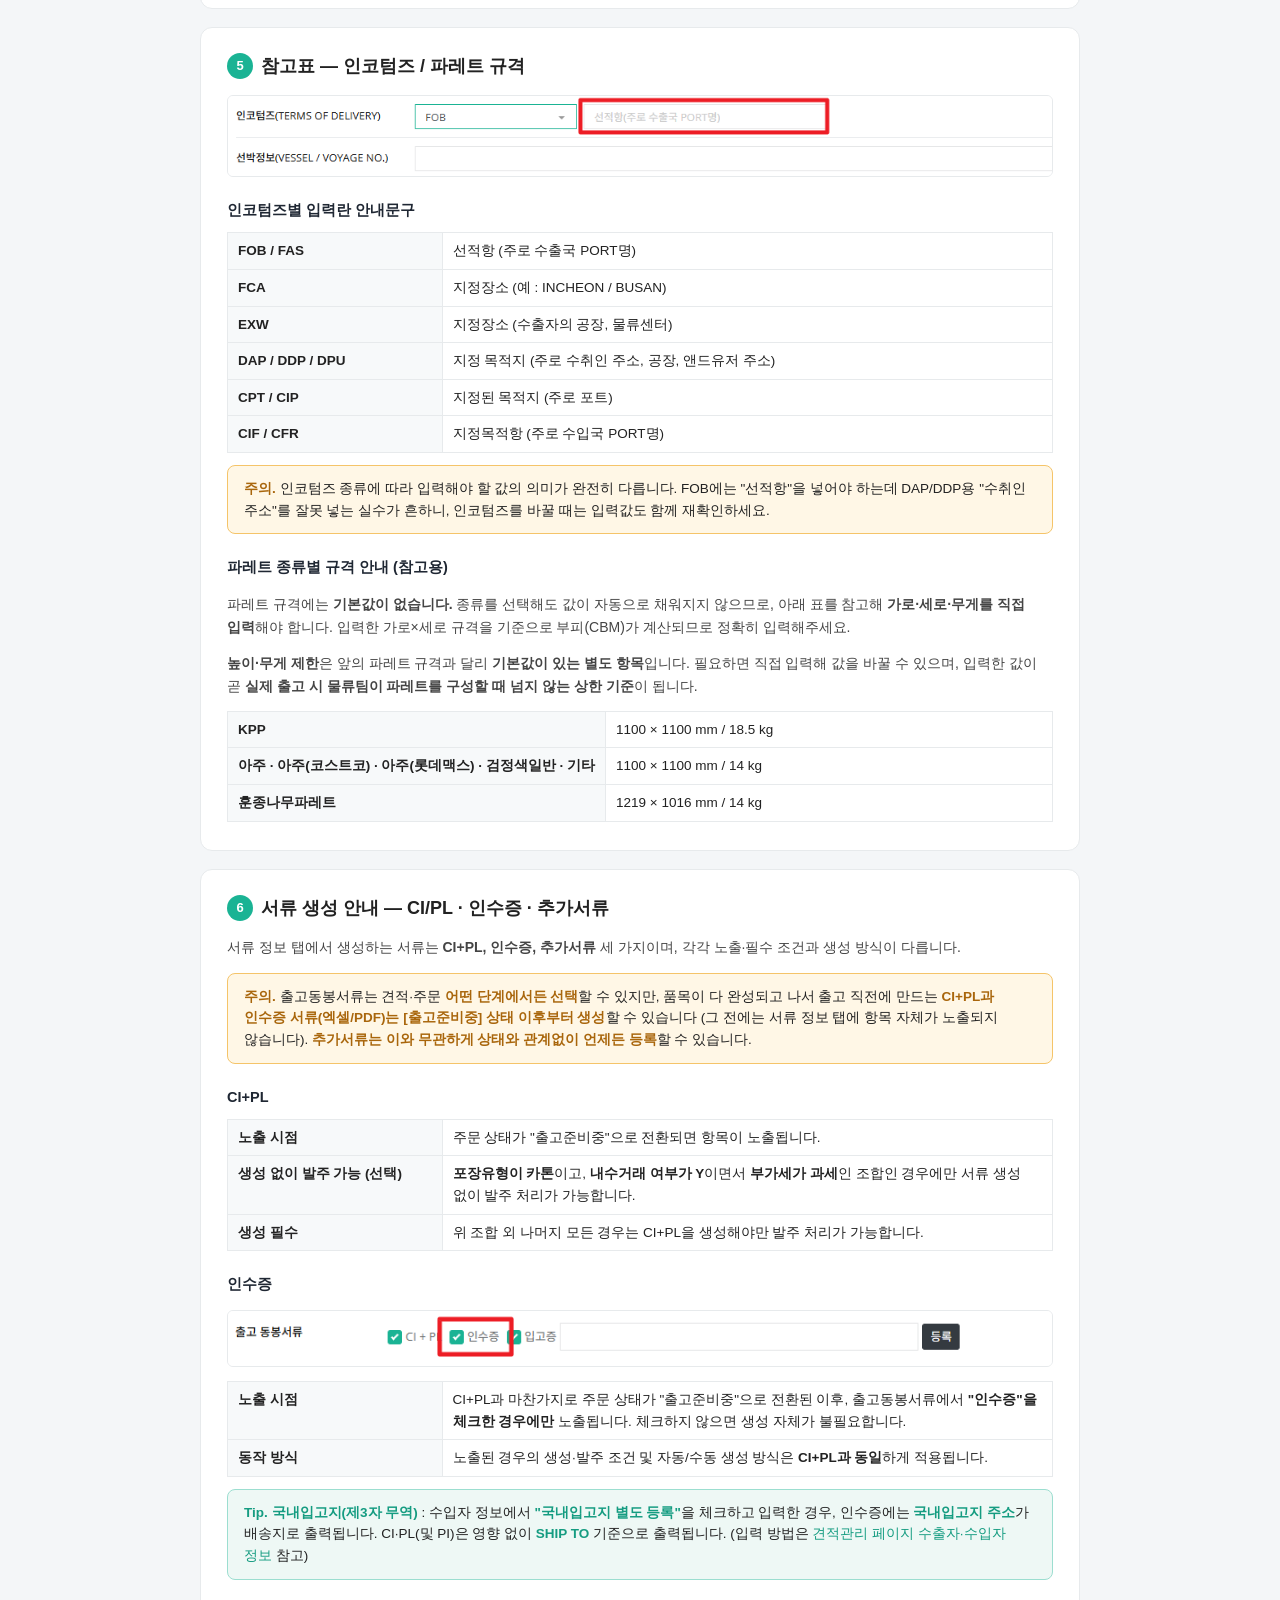
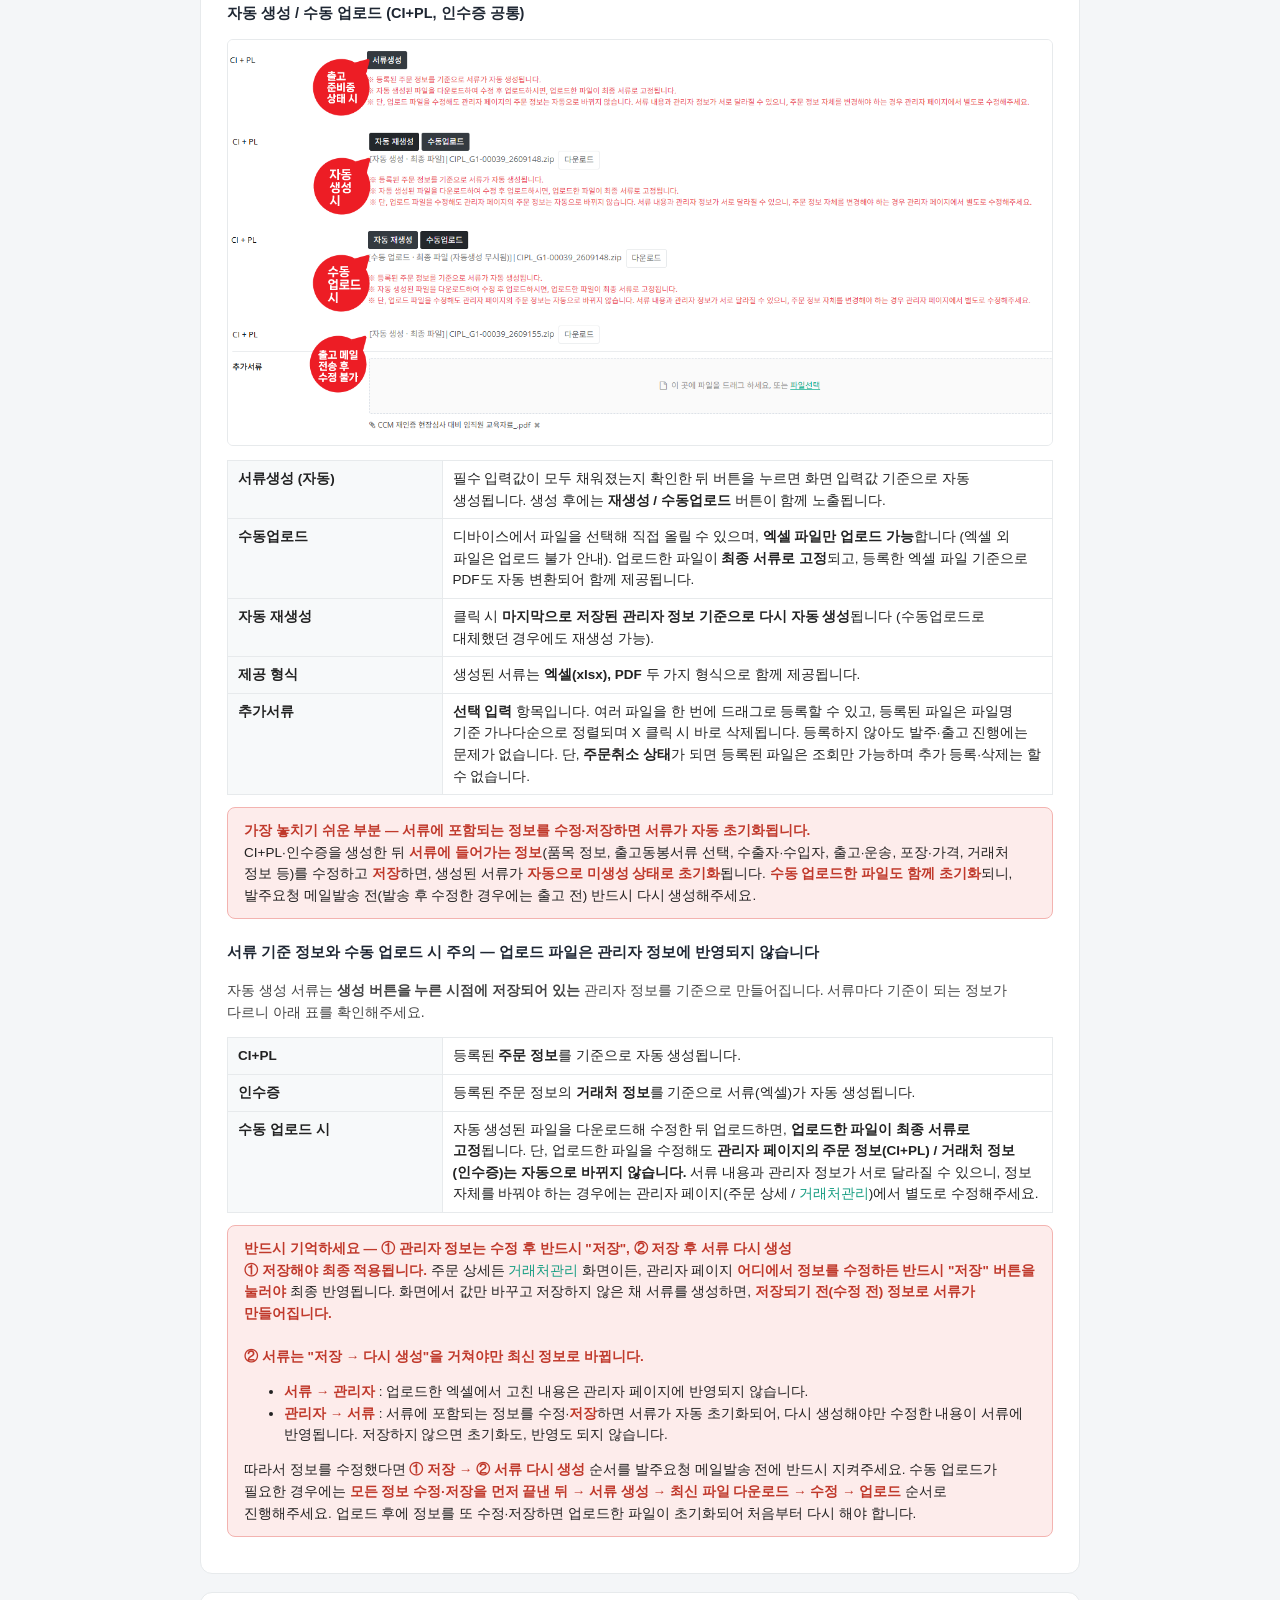
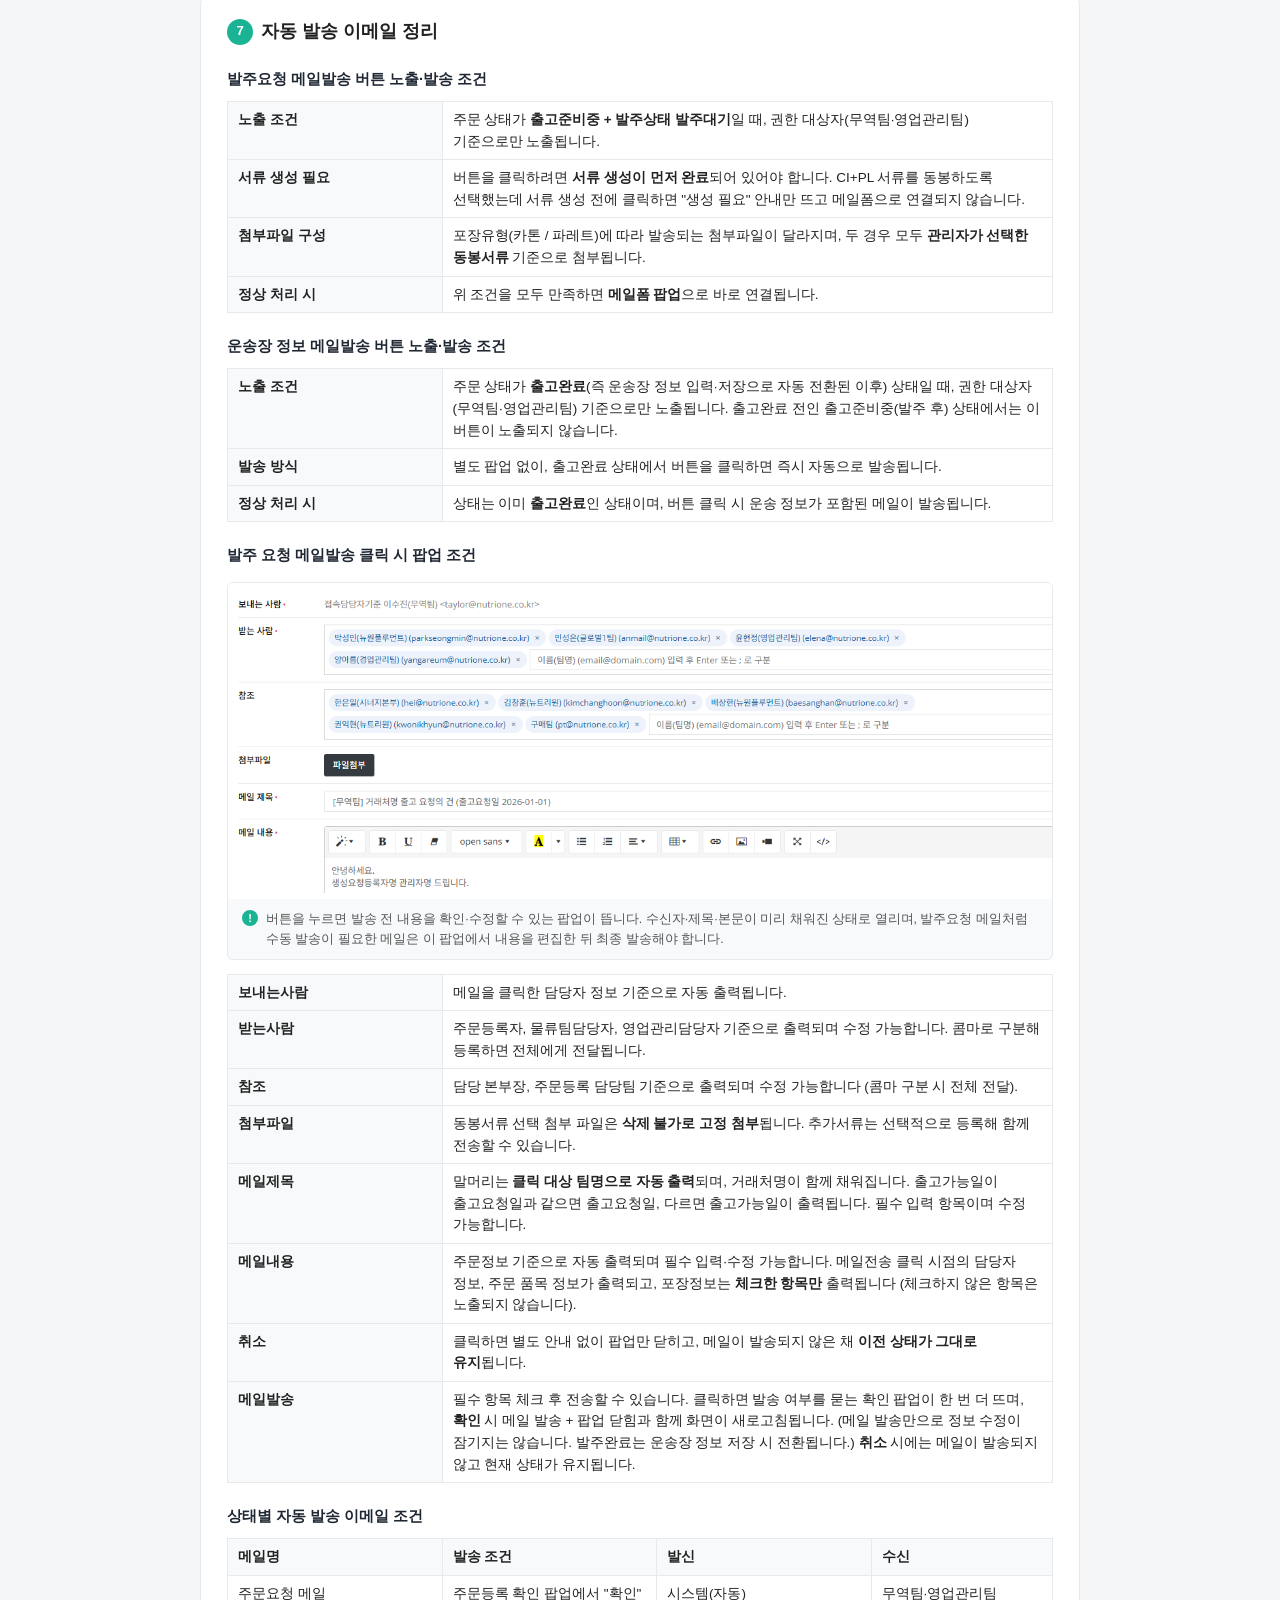
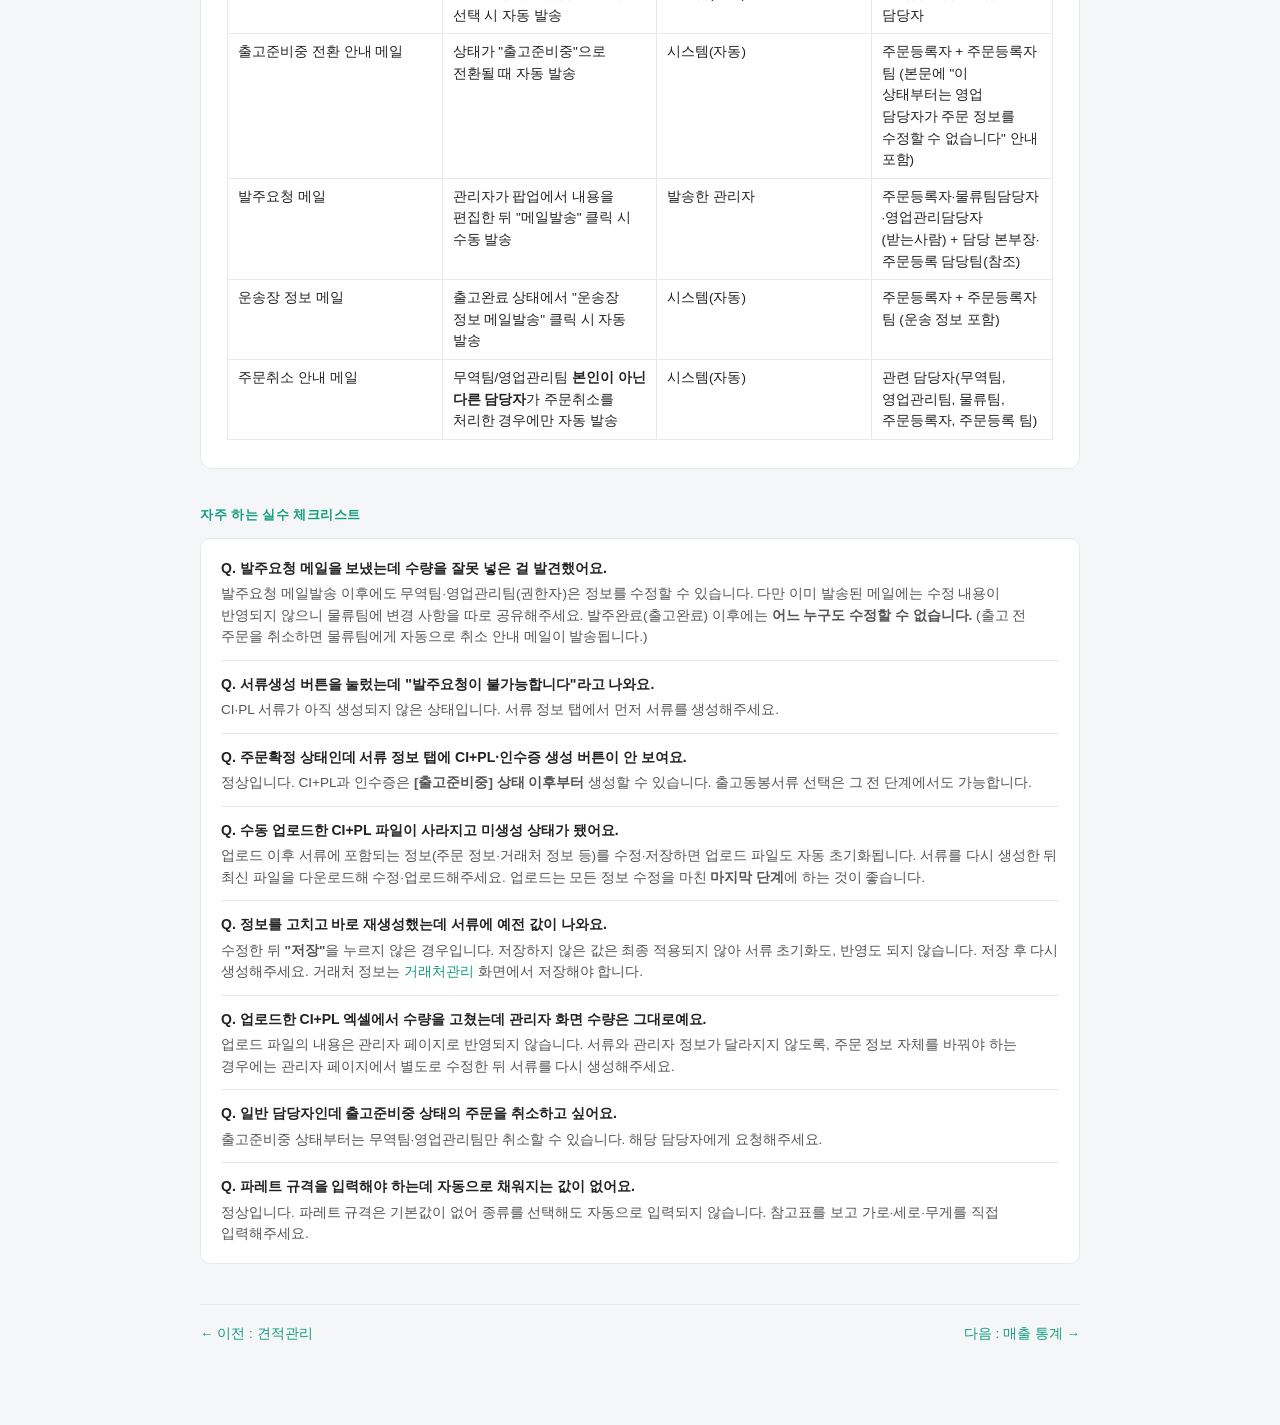
==== commit ced51f2f: "\" ====
--- a/pages/order.html
+++ b/pages/order.html
@@ -240,6 +240,10 @@
         <tr><th>노출 시점</th><td>CI+PL과 마찬가지로 주문 상태가 "출고준비중"으로 전환된 이후, 출고동봉서류에서 <b>"인수증"을 체크한 경우에만</b> 노출됩니다. 체크하지 않으면 생성 자체가 불필요합니다.</td></tr>
         <tr><th>동작 방식</th><td>노출된 경우의 생성·발주 조건 및 자동/수동 생성 방식은 <b>CI+PL과 동일</b>하게 적용됩니다.</td></tr>
       </table>
+      <div class="tip">
+        <b>Tip. 국내입고지(제3자 무역)</b> : 수입자 정보에서 <b>"국내입고지 별도 등록"</b>을 체크하고 입력한 경우, 인수증에는 <b>국내입고지 주소</b>가 배송지로 출력됩니다.
+        CI·PL(및 PI)은 영향 없이 <b>SHIP TO</b> 기준으로 출력됩니다. (입력 방법은 <a href="quote.html">견적관리 페이지 수출자·수입자 정보</a> 참고)
+      </div>
 
       <h4>자동 생성 / 수동 업로드 (CI+PL, 인수증 공통)</h4>
       <div class="shot"><img src="../assets/img/order_doc_generate.png" alt="서류 정보 - 자동생성/수동업로드 영역"></div>
